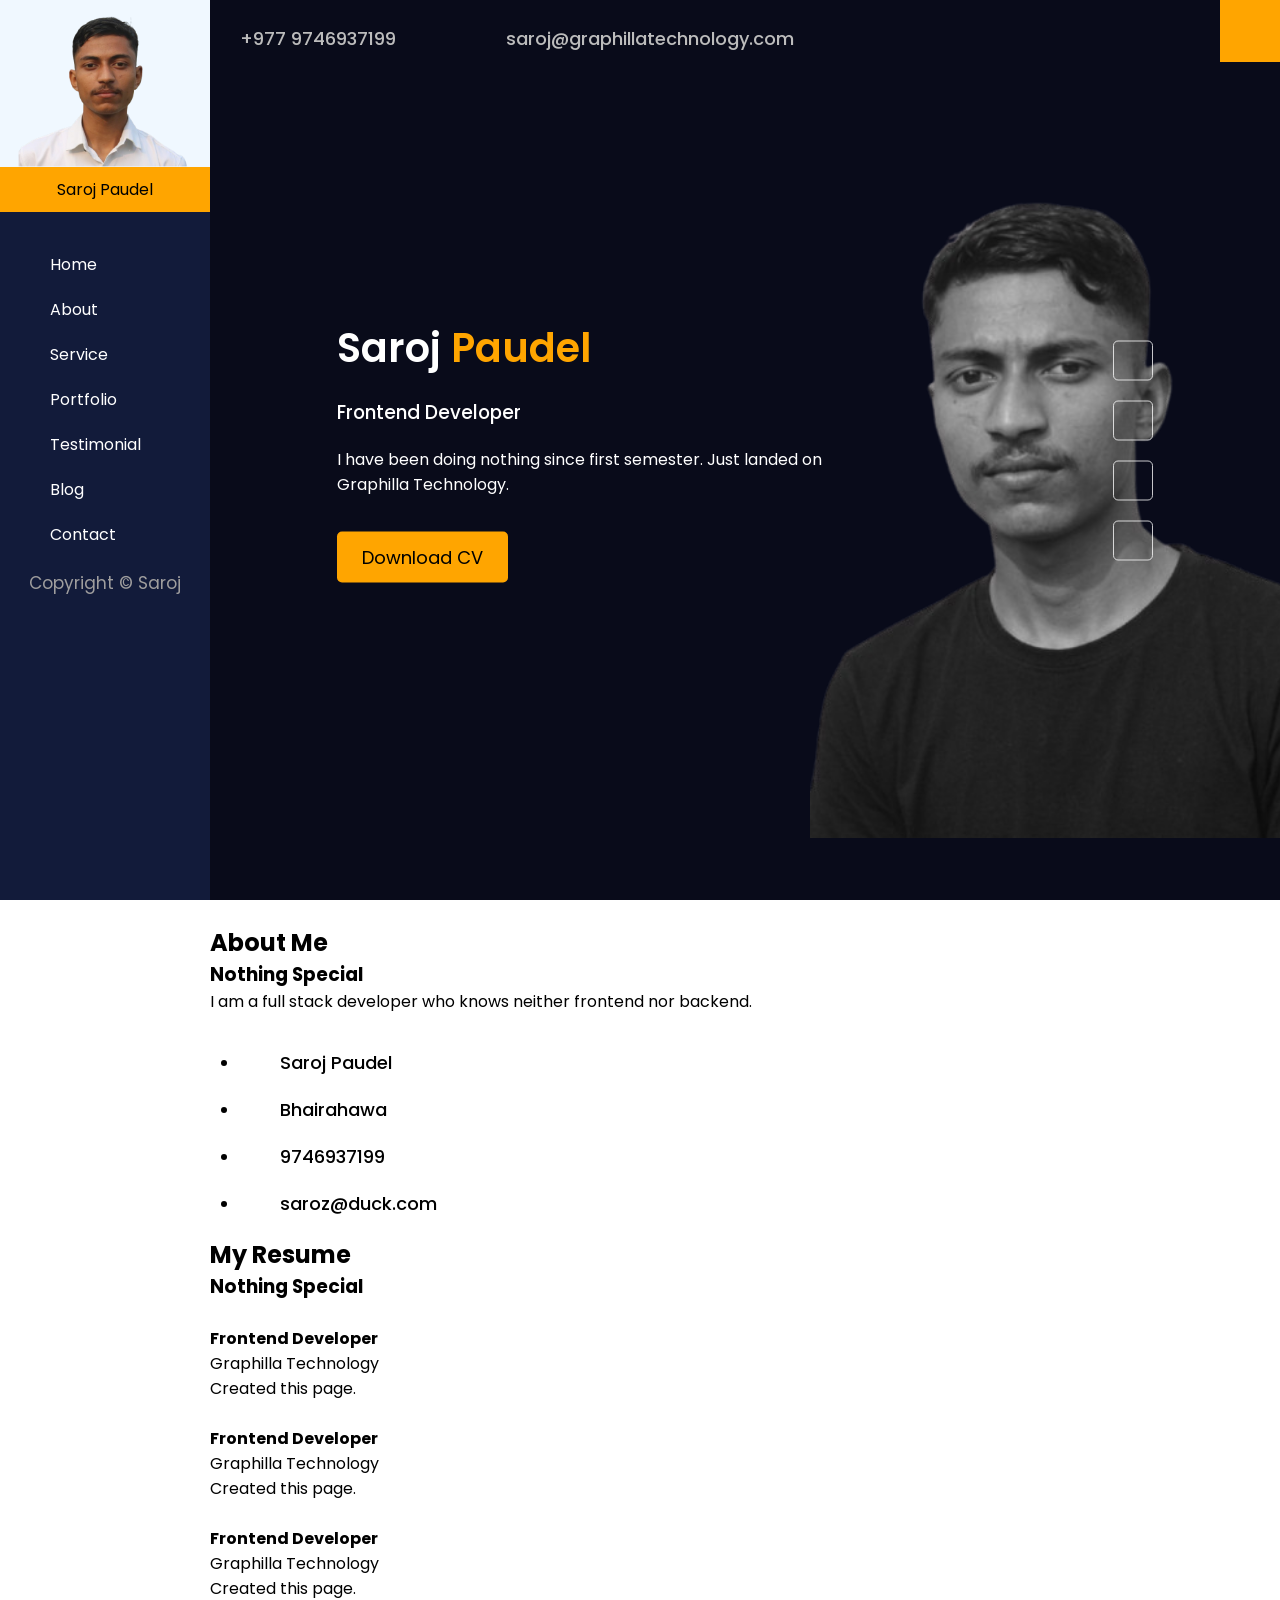
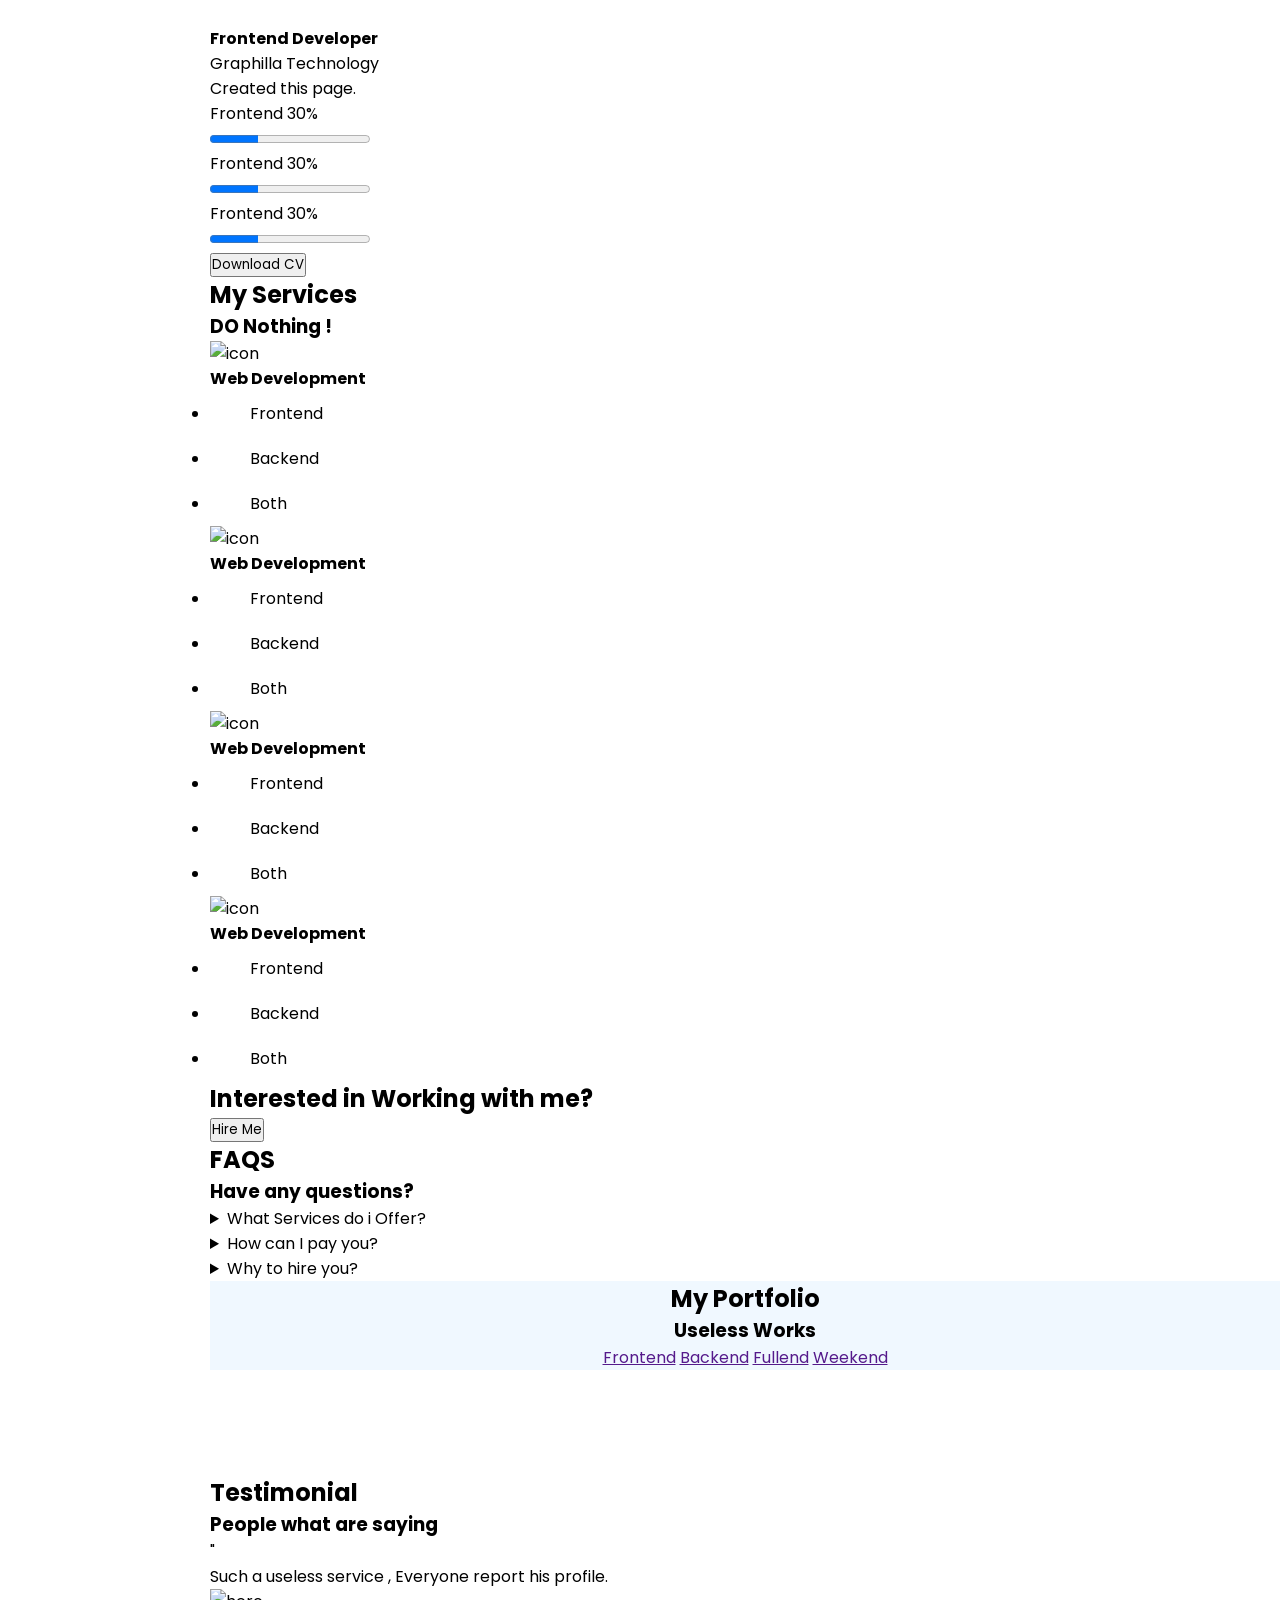
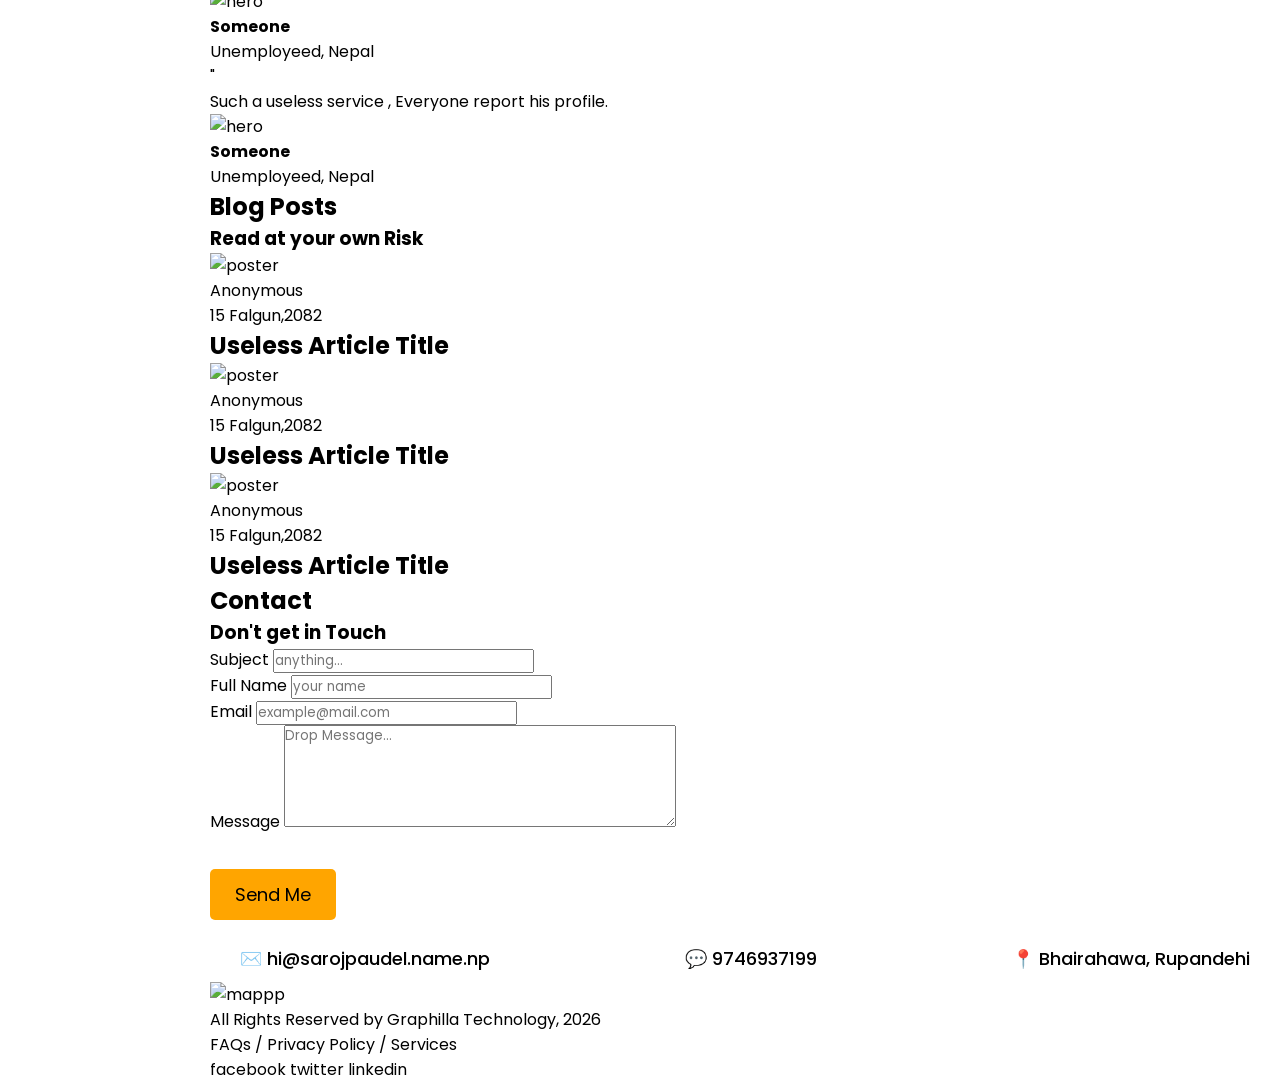
==== task001.html @ 275f8477 "hero section design" ====
<!DOCTYPE html>
<html lang="en">

<head>
    <meta charset="UTF-8">
    <meta name="viewport" content="width=device-width, initial-scale=1.0">
    <title>Saroj Paudel | Developer</title>
    <link rel="preconnect" href="https://fonts.googleapis.com">
    <link rel="preconnect" href="https://fonts.gstatic.com" crossorigin>
    <link
        href="https://fonts.googleapis.com/css2?family=Poppins:ital,wght@0,100;0,200;0,300;0,400;0,500;0,600;0,700;0,800;0,900;1,100;1,200;1,300;1,400;1,500;1,600;1,700;1,800;1,900&display=swap"
        rel="stylesheet">
    <link rel="stylesheet" href="https://cdnjs.cloudflare.com/ajax/libs/font-awesome/7.0.1/css/all.min.css"
        integrity="sha512-2SwdPD6INVrV/lHTZbO2nodKhrnDdJK9/kg2XD1r9uGqPo1cUbujc+IYdlYdEErWNu69gVcYgdxlmVmzTWnetw=="
        crossorigin="anonymous" referrerpolicy="no-referrer" />

    <style>
        * {
            margin: 0;
            padding: 0;
            box-sizing: border-box;
            font-family: "Poppins", sans-serif;
        }


/* sidebar style: start */
        .sidebar {
            position: fixed;
            height: 100vh;
            background-color: rgb(18, 27, 58);
            width: 210px;
        }

        .upper {
            background-color: aliceblue;
            margin-bottom: 30px;
            text-align: center;
        }

        .upper img {
            height: 160px;
            scale: 1.08;
        }

        .sidebar ul {
            list-style-type: none;
        }

        p.name {
            background-color: orange;
            padding: 10px 0;
        }

        .header-box>p {
            color: rgb(159, 158, 158);
            margin-top: 13px;
            font-size: 17px;
            text-align: center;
        }


        li {
            padding: 10px 40px;
        }

        li a {
            color: white;
            text-decoration: none;
        }
        
        li:hover a {
            color: rgb(253, 189, 71);
        }
        
        li a i {
            margin-right: 10px;
        }
/* sidebar style: end */



        section,footer {
            width: calc(100% - 210px);
            float: right;
        }

        /* hero section: start  */

        section#hero{
            background-color: rgb(9, 11, 26);
            color: rgb(188, 188, 188);
            background-image: url('sidelook.png');
            /* background-blend-mode: screen; */
            background-repeat: no-repeat;
            background-position: 600px 200px;
            background-size: 600px;
            height: 100vh;
            position: relative;
        }
       
        .upper-hero,address{
            display: flex;
            justify-content: space-between;
            /* align-items: center; */
            gap: 110px;
        }
        address{
            font-size: 18px;
            margin-top: 15px;
            padding: 10px 30px;
            font-style: normal;
            font-weight: 500;
        }

        .upper-hero button{
            background-color: orange;
            color: black;
            padding: 0 30px;
            border: none;
            font-size: 20px;
        }

        .mid
    {
        width: 80%;
        padding: 20px;
        color: white;
        display: flex;
        position: absolute;
    top: 50%;
    left: 50%;
    transform: translate(-50%, -50%);
    /* line-height: 50px; */
    align-items: center;
    justify-content: space-between;
        
    }
    .mid .left{
        width: 60%;
    }

    .left h1{
        font-size: 40px;
        font-weight: 600;
    }

    .left h3{
        font-weight: 500;
        margin: 20px 0;
    }
    .orange{
        color: orange;
    }

    .left button{
        background-color: orange;
        padding: 12px 25px;
        border-radius: 5px;
        font-size: 18px;
        border: none;
        margin-top: 35px;
        transition: .5s ease-in-out;
        cursor: pointer;

    }

    .left button:hover{
        padding: 12px 35px;
        color: white;
        box-shadow: 0 5px 15px 5px rgba(6, 6, 112, 0.231);
    }

    .right .buttons{
display: flex;
flex-direction: column;
gap: 20px;
    }

    .buttons button{
        padding: 10px;
        border: 1px solid rgba(255, 255, 255, 0.767);
        color: rgba(255, 255, 255, 0.765);
        border-radius: 5px;
        height: 40px;
        width: 40px;
        background-color: transparent;
        transition: .2s ease-in-out;
        cursor: pointer;
    }

    .buttons button:hover{
        border-radius: 50%;
        border: 1px solid rgba(255, 166, 0, 0.756);
        color: rgba(255, 166, 0, 0.763);
    }
    </style>

</head>

<body>


    <!-- sidebar start -->
    <div class="sidebar">
        <div class="header-box">
            <div class="upper">
                <img src="pp-transparent.png" alt="saroj-paudel-profile-picture">
                <p class="name">Saroj Paudel</p>
            </div>
            <nav>
                <ul>
                    <li><a href=""><i class="fa-solid fa-house"></i>Home</a></li>
                    <li><a href=""><i class="fa-solid fa-circle-info"></i>About</a></li>
                    <li><a href=""><i class="fa-solid fa-book"></i>Service</a></li>
                    <li><a href=""><i class="fa-solid fa-suitcase"></i>Portfolio</a></li>
                    <li><a href=""><i class="fa-solid fa-quote-left"></i>Testimonial</a></li>
                    <li><a href=""><i class="fa-solid fa-blog"></i>Blog</a></li>
                    <li><a href=""><i class="fa-solid fa-envelope"></i>Contact</a></li>

                </ul>
            </nav>
            <p>Copyright &copy; Saroj</p>
        </div>
    </div>
    <!-- sidebar end -->

    <!-- main start -->
    <main>

        <!-- hero section: begin -->
        <section id="hero">
            <div class="upper-hero">
                <div class="contact">
                    <address>
                        <p>+977 9746937199</p>
                        <p>saroj@graphillatechnology.com</p>
                    </address>
                </div>
                <button><i class="fa-solid fa-envelope"></i></button>
            </div>
            <div class="mid">
                <div class="left">
                    <header>
                        <h1>Saroj <span class="orange">Paudel</span></h1>
                        <h3>Frontend Developer</h3>
                    </header>
                    <p>I have been doing nothing since first semester. Just landed on Graphilla Technology.</p>
                    <button>Download CV</button>
                </div>
                <div class="right">
                    <div class="buttons">
                        <button><i class="fa-brands fa-facebook-f"></i></button>
                        <button><i class="fa-solid fa-retweet"></i></button>
                        <button><i class="fa-brands fa-behance"></i></button>
                        <button><i class="fa-brands fa-linkedin-in"></i></button>
                    </div>
                </div>
            </div>
        </section>
        <!-- hero section: end -->
        <hr>
        <!-- about section: begin -->
        <section id="about">
            <div class="container">
                <div class="about-up">
                    <div class="left">
                        <img src="https://placehold.co/400" alt="">
                    </div>
                    <div class="right">
                        <header>
                            <h1>About Me</h1>
                            <h3>Nothing Special</h3>
                        </header>
                        <p>I am a full stack developer who knows neither frontend nor backend.</p>
                        <address>
                            <ul>
                                <li>
                                    Saroj Paudel
                                </li>
                                <li>
                                    Bhairahawa
                                </li>
                                <li>
                                    9746937199
                                </li>
                                <li>
                                    saroz@duck.com
                                </li>
                            </ul>
                        </address>
                    </div>
                </div>
                <div class="counts"></div>
            </div>
        </section>
        <!-- about section: end -->
        <hr>
        <!-- resume section: begin -->
        <section id="resume">
            <div class="container">
                <header>
                    <h1>My Resume</h1>
                    <h3>Nothing Special</h3>
                </header>
                <div class="main-box">
                    <div class="box">
                        <img src="https://placehold.co/40" alt="">
                        <div class="texts">
                            <h4>Frontend Developer</h4>
                            <p>Graphilla Technology</p>
                            <p>Created this page.</p>
                        </div>
                    </div>


                    <div class="box">
                        <img src="https://placehold.co/40" alt="">
                        <div class="texts">
                            <h4>Frontend Developer</h4>
                            <p>Graphilla Technology</p>
                            <p>Created this page.</p>
                        </div>
                    </div>

                    <div class="box">
                        <img src="https://placehold.co/40" alt="">
                        <div class="texts">
                            <h4>Frontend Developer</h4>
                            <p>Graphilla Technology</p>
                            <p>Created this page.</p>
                        </div>
                    </div>

                    <div class="box">
                        <img src="https://placehold.co/40" alt="">
                        <div class="texts">
                            <h4>Frontend Developer</h4>
                            <p>Graphilla Technology</p>
                            <p>Created this page.</p>
                        </div>
                    </div>
                </div>
                <div class="progresses">
                    <div class="progress">
                        <p>Frontend <span>30%</span></p>
                        <progress value="30" max="100"></progress>
                    </div>
                    <div class="progress">
                        <p>Frontend <span>30%</span></p>
                        <progress value="30" max="100"></progress>
                    </div>
                    <div class="progress">
                        <p>Frontend <span>30%</span></p>
                        <progress value="30" max="100"></progress>
                    </div>
                </div>
                <button>Download CV</button>
            </div>
        </section>
        <!-- resume section: end -->
        <hr>
        <!-- services section: begin -->
        <section id="services">
            <div class="container">
                <header>
                    <h1>My Services</h1>
                    <h3>DO Nothing !</h3>
                </header>
                <div class="service-boxes">
                    <div class="box">
                        <img src="https://placehold.co/60" alt="icon">
                        <h4>Web Development</h4>
                        <ul>
                            <li>Frontend</li>
                            <li>Backend</li>
                            <li>Both</li>
                        </ul>
                    </div>

                    <div class="box">
                        <img src="https://placehold.co/60" alt="icon">
                        <h4>Web Development</h4>
                        <ul>
                            <li>Frontend</li>
                            <li>Backend</li>
                            <li>Both</li>
                        </ul>
                    </div>

                    <div class="box">
                        <img src="https://placehold.co/60" alt="icon">
                        <h4>Web Development</h4>
                        <ul>
                            <li>Frontend</li>
                            <li>Backend</li>
                            <li>Both</li>
                        </ul>
                    </div>

                    <div class="box">
                        <img src="https://placehold.co/60" alt="icon">
                        <h4>Web Development</h4>
                        <ul>
                            <li>Frontend</li>
                            <li>Backend</li>
                            <li>Both</li>
                        </ul>
                    </div>

                </div>
            </div>
        </section>
        <!-- services section: end -->
        <hr>
        <!-- cta section: begin -->
        <section id="cta">
            <div class="container">
                <h1>Interested in Working with me?</h1>
                <button>Hire Me</button>
            </div>
        </section>
        <!-- cta section: end -->
        <hr>
        <!-- faq section: begin -->
        <section id="faq">
            <div class="container">
                <header>
                    <h1>FAQS</h1>
                    <h3>Have any questions?</h3>
                </header>
                <details>
                    <summary>What Services do i Offer?</summary>
                    <p>Nothing</p>
                </details>
                <details>
                    <summary>How can I pay you?</summary>
                    <p>you can provide me cash.</p>
                </details>
                <details>
                    <summary>Why to hire you?</summary>
                    <p>You are not forced to hire me, Hire me if i am more better.</p>
                </details>
            </div>
        </section>
        <!-- faq section: end -->
        <hr>
        <!-- portfolio section: begin -->
        <section id="portfolio">
            <div class="container">
                <div class="upper">
                    <div class="textual">
                        <header>
                            <h1>My Portfolio</h1>
                            <h3>Useless Works</h3>
                        </header>
                    </div>
                    <menu>
                        <a href="">Frontend</a>
                        <a href="">Backend</a>
                        <a href="">Fullend</a>
                        <a href="">Weekend</a>

                    </menu>
                </div>
                <div class="grid-box">
                    <div class="box">
                        <img src="https://placehold.co/300x400" alt="">
                    </div>
                    <div class="box">
                        <img src="https://placehold.co/400x300" alt="">
                    </div>
                    <div class="box">
                        <img src="https://placehold.co/200" alt="">
                    </div>
                </div>
            </div>
        </section>
        <!-- portfolio section: end -->
        <hr>
        <!-- testimonial section: begin -->
        <section id="testimonial">
            <div class="container">
                <header>
                    <h1>Testimonial</h1>
                    <h3>People what are saying</h3>
                </header>
                <div class="reviews">
                    <div class="review">
                        <p>&quot;</p>
                        <p>Such a useless service , Everyone report his profile.</p>
                        <div class="profile">
                            <img src="https://placehold.co/30" alt="hero">
                            <div class="name">
                                <p><b>Someone</b></p>
                                <p>Unemployeed, Nepal</p>
                            </div>
                        </div>
                    </div>

                    <div class="review">
                        <p>&quot;</p>
                        <p>Such a useless service , Everyone report his profile.</p>
                        <div class="profile">
                            <img src="https://placehold.co/30" alt="hero">
                            <div class="name">
                                <p><b>Someone</b></p>
                                <p>Unemployeed, Nepal</p>
                            </div>
                        </div>
                    </div>

                </div>
            </div>
        </section>
        <!-- testimonial section: end -->
        <hr>
        <!-- blog section: begin -->
        <section id="blog">
            <div class="container">
                <header>
                    <h1>Blog Posts</h1>
                    <h3>Read at your own Risk</h3>
                </header>

                <div class="posts">
                    <div class="post">
                        <img src="https://placehold.co/250" alt="poster">
                        <div class="meta">
                            <div class="author">
                                <p>Anonymous</p>
                                <p>15 Falgun,2082</p>
                            </div>
                            <h2>Useless Article Title</h2>
                        </div>
                    </div>

                    <div class="post">
                        <img src="https://placehold.co/250" alt="poster">
                        <div class="meta">
                            <div class="author">
                                <p>Anonymous</p>
                                <p>15 Falgun,2082</p>
                            </div>
                            <h2>Useless Article Title</h2>
                        </div>
                    </div>

                    <div class="post">
                        <img src="https://placehold.co/250" alt="poster">
                        <div class="meta">
                            <div class="author">
                                <p>Anonymous</p>
                                <p>15 Falgun,2082</p>
                            </div>
                            <h2>Useless Article Title</h2>
                        </div>
                    </div>
                </div>
            </div>
        </section>
        <!-- blog section: end -->
        <hr>
        <!-- contact section: begin -->
        <section id="contact">
            <div class="container">
                <header>
                    <h1>Contact</h1>
                    <h3>Don't get in Touch</h3>
                </header>

                <div class="left">
                    <form action="">
                        <div class="inp-group">
                            <label for="subject">Subject</label>
                            <input type="text" placeholder="anything..." id="subject" required>
                        </div>

                        <div class="inp-group">
                            <label for="uname">Full Name</label>
                            <input type="text" placeholder="your name" id="uname" name="uname"
                                autocapitalize="characters">
                        </div>
                        <div class="inp-group">
                            <label for="mail">Email</label>
                            <input type="email" name="" id="mail" placeholder="example@mail.com" required>
                        </div>
                        <div class="inp-group">
                            <label for="message">Message</label>
                            <textarea name="msg" id="message" placeholder="Drop Message..." rows="5" cols="33"
                                required></textarea>
                        </div>
                        <div class="inp-group">
                            <button type="submit">Send Me</button>
                        </div>
                    </form>
                </div>
                <div class="right">
                    <address>
                        <p><span>✉️</span> hi@sarojpaudel.name.np</p>
                        <p><span>💬</span> 9746937199</p>
                        <p><span>📍</span> Bhairahawa, Rupandehi</p>

                    </address>
                    <div class="map">
                        <img src="https://placehold.co/350x180" alt="mappp">
                    </div>
                </div>
            </div>
        </section>
        <!-- contact section: end -->

    </main>
    <!-- main end -->
    <hr>
    <!-- footer start  -->
    <footer>
        <div class="footer-container">
            <div>
                <p>All Rights Reserved by Graphilla Technology, 2026</p>
            </div>
            <div>
                <p>FAQs / Privacy Policy / Services</p>
            </div>
            <div class="icons">
                <span>facebook</span>
                <span>twitter</span>
                <span>linkedin</span>
            </div>
        </div>
    </footer>
    <!-- footer end -->

</body>

</html>
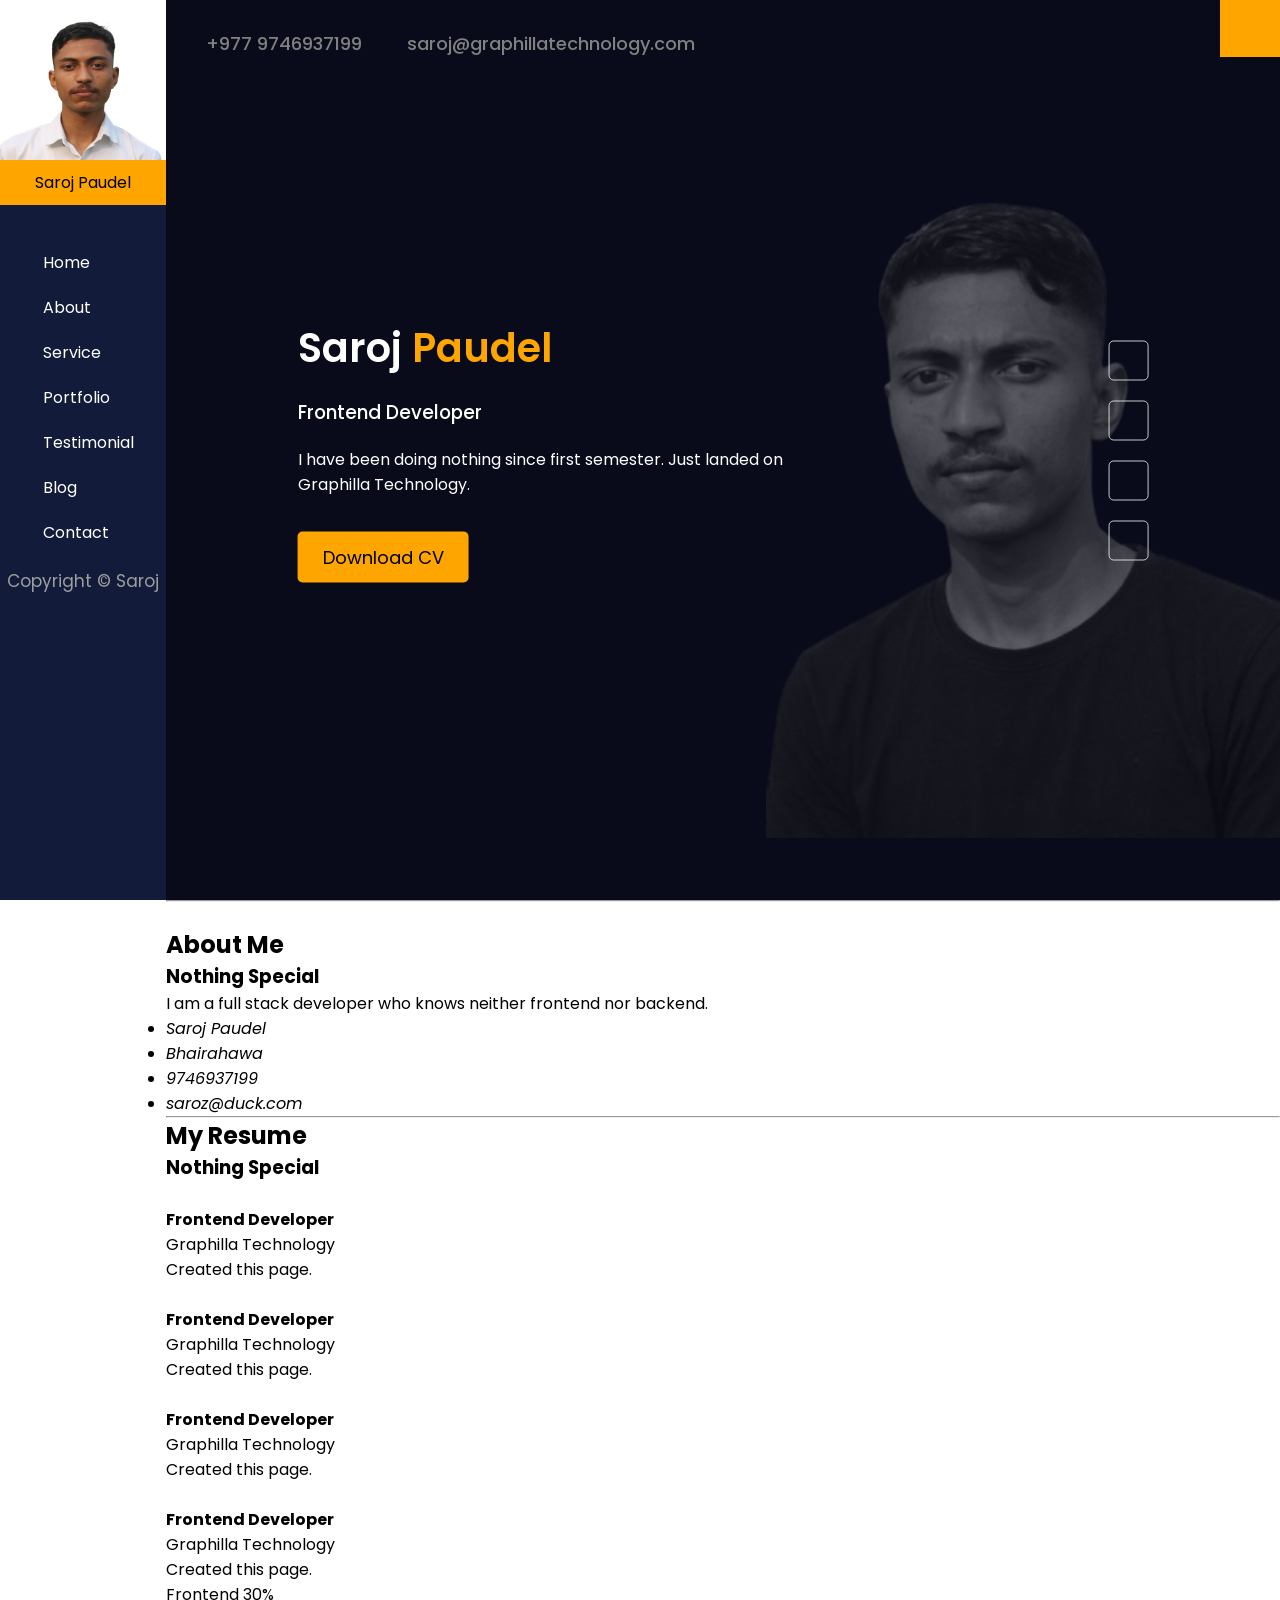
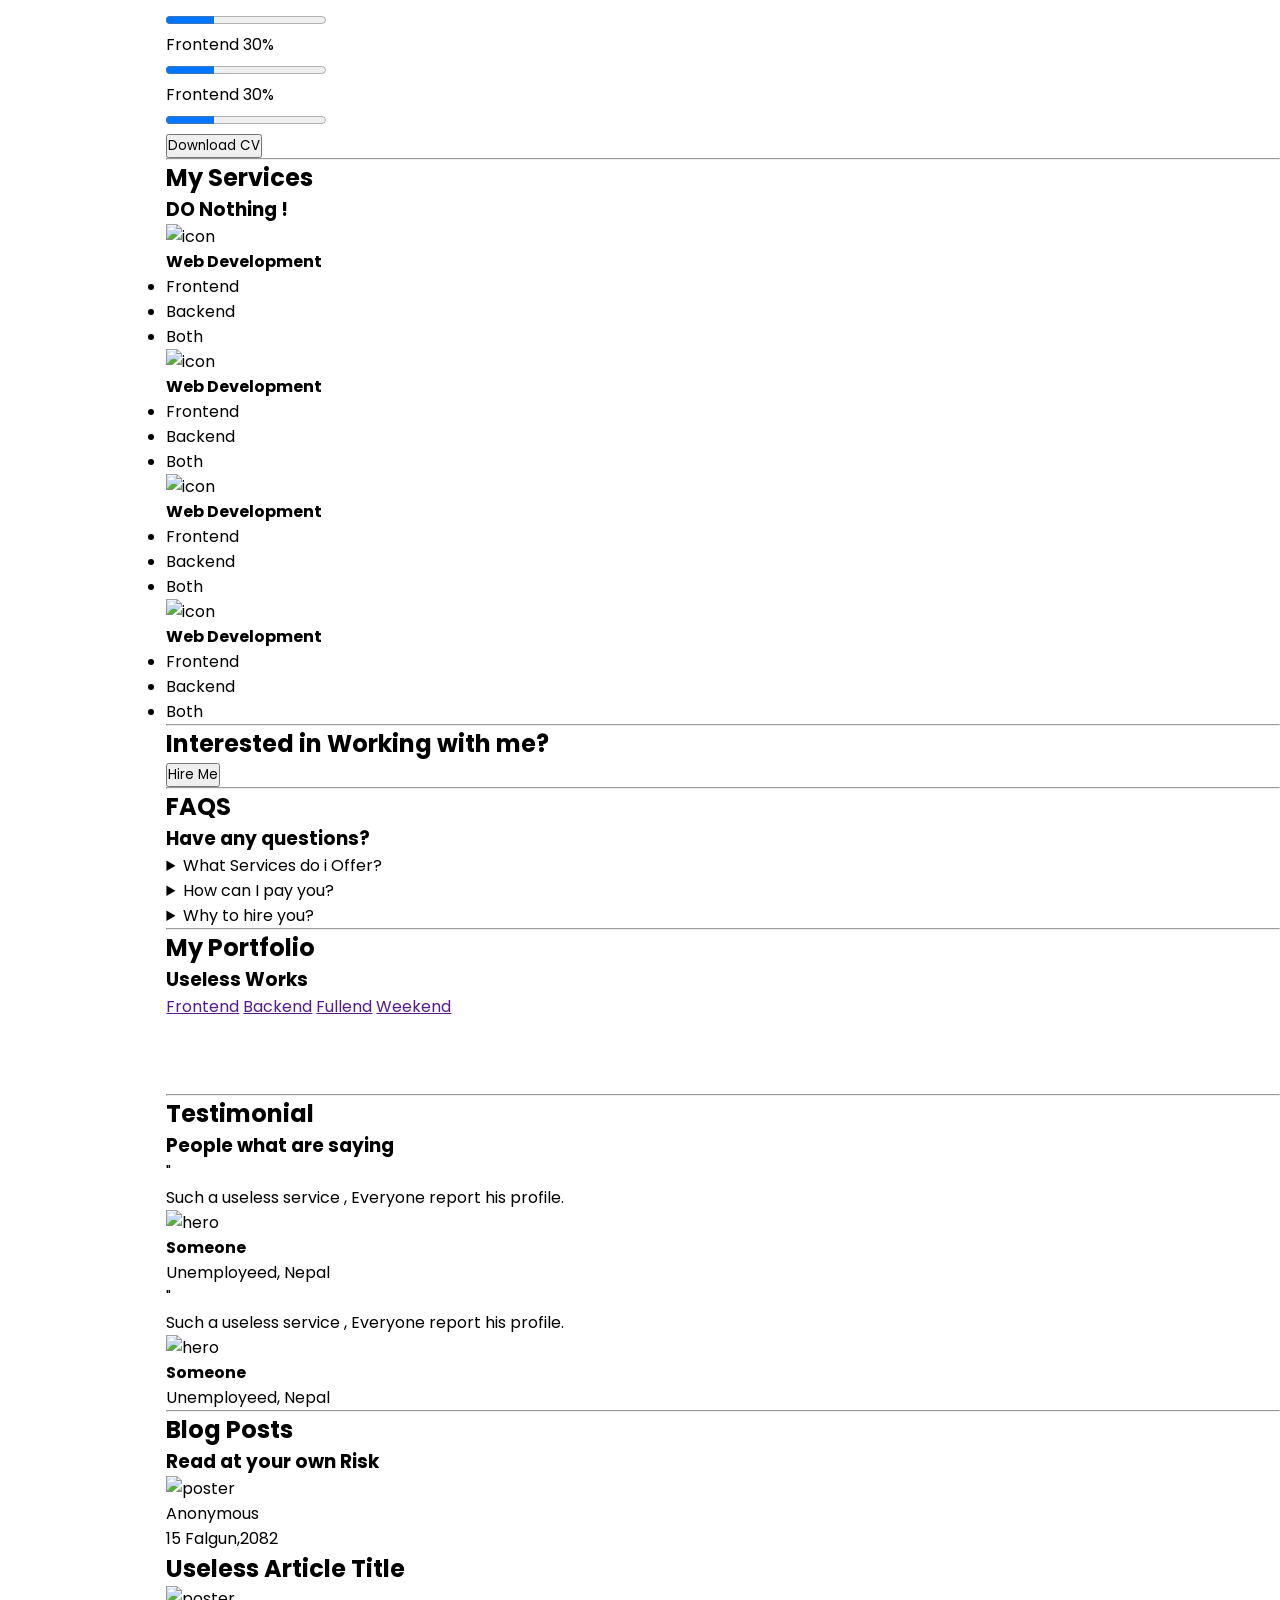
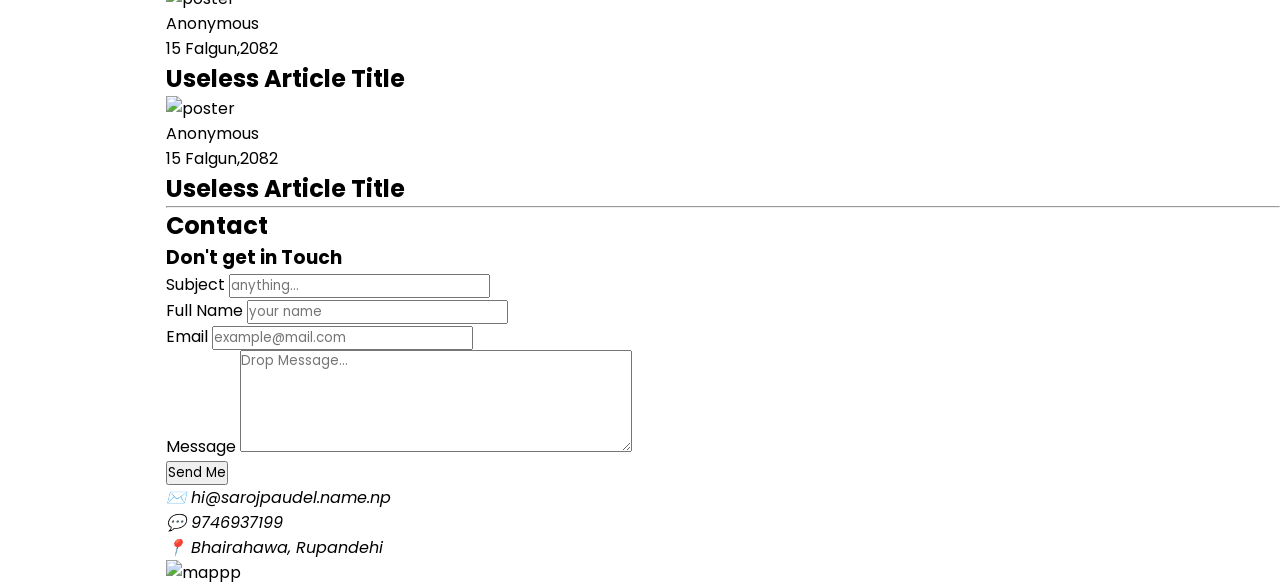
==== commit cda6e183: "fixes semantics and some css" ====
--- a/task001.html
+++ b/task001.html
@@ -22,177 +22,235 @@
             font-family: "Poppins", sans-serif;
         }
 
-
-/* sidebar style: start */
+        html {
+            scroll-behavior: smooth;
+        }
+
+        .all-contents {
+            position: relative;
+        }
+
+        main {
+            width: 87%;
+            right: 0;
+            position: absolute;
+        }
+
+        /* sidebar style: start */
         .sidebar {
+            left: 0;
+            width: 13%;
             position: fixed;
-            height: 100vh;
+            top: 0;
+            bottom: 0;
             background-color: rgb(18, 27, 58);
-            width: 210px;
-        }
-
-        .upper {
-            background-color: aliceblue;
-            margin-bottom: 30px;
-            text-align: center;
-        }
-
-        .upper img {
+        }
+
+
+
+        .sidebar-image {
             height: 160px;
-            scale: 1.08;
-        }
-
-        .sidebar ul {
+            background-color: white;
+            cursor: pointer;
+        }
+
+        .sidebar-image img {
+            width: 100%;
+            height: 100%;
+        }
+
+        .sidebar-menu {
+            margin-top: 35px;
+        }
+
+        .sidebar-menu ul {
             list-style-type: none;
         }
 
-        p.name {
+        .sidebar-name {
             background-color: orange;
             padding: 10px 0;
-        }
-
-        .header-box>p {
+            text-align: center;
+        }
+
+        .sidebar-menu {
+            display: flex;
+            justify-content: center;
+        }
+
+        .sidebar-menu-link {
+            padding: 10px 10px;
+        }
+
+        .sidebar-menu-link a {
+            color: white;
+            text-decoration: none;
+        }
+
+        .sidebar-menu-link a i {
+            margin-right: 10px;
+        }
+
+        .sidebar-menu-link:hover a {
+            color: rgb(253, 189, 71);
+        }
+
+
+        .sidebar-bottom {
             color: rgb(159, 158, 158);
             margin-top: 13px;
             font-size: 17px;
             text-align: center;
         }
 
-
-        li {
-            padding: 10px 40px;
-        }
-
-        li a {
-            color: white;
-            text-decoration: none;
-        }
-        
-        li:hover a {
-            color: rgb(253, 189, 71);
-        }
-        
-        li a i {
-            margin-right: 10px;
-        }
-/* sidebar style: end */
-
-
-
-        section,footer {
-            width: calc(100% - 210px);
-            float: right;
+        /* sidebar style: end */
+
+
+
+        #hero {
+            height: 100vh;
+            position: relative;
+            color: wheat;
         }
 
         /* hero section: start  */
 
-        section#hero{
-            background-color: rgb(9, 11, 26);
-            color: rgb(188, 188, 188);
+        .hero-image {
+            position: absolute;
             background-image: url('sidelook.png');
-            /* background-blend-mode: screen; */
             background-repeat: no-repeat;
             background-position: 600px 200px;
             background-size: 600px;
-            height: 100vh;
-            position: relative;
-        }
-       
-        .upper-hero,address{
+            width: 100%;
+            height: 100%;
+            z-index: -1;
+            opacity: .5;
+        }
+
+        .hero-overlay {
+            position: absolute;
+            background-color: rgb(9, 11, 26);
+            width: 100%;
+            height: 100%;
+            z-index: -2;
+        }
+
+        .hero-header{
             display: flex;
             justify-content: space-between;
-            /* align-items: center; */
-            gap: 110px;
-        }
-        address{
+        }
+
+        .hero-header-contact{
+            margin-top: 30px;
+            font-style: normal;
+            color: gray;
+            font-weight: 500;
             font-size: 18px;
-            margin-top: 15px;
-            padding: 10px 30px;
-            font-style: normal;
-            font-weight: 500;
-        }
-
-        .upper-hero button{
+        }
+                .hero-header-contact span{
+                    margin-left: 40px;
+                }
+        
+        .hero-header-button {
             background-color: orange;
             color: black;
             padding: 0 30px;
             border: none;
             font-size: 20px;
-        }
-
-        .mid
-    {
-        width: 80%;
-        padding: 20px;
-        color: white;
-        display: flex;
-        position: absolute;
-    top: 50%;
-    left: 50%;
-    transform: translate(-50%, -50%);
-    /* line-height: 50px; */
-    align-items: center;
-    justify-content: space-between;
-        
-    }
-    .mid .left{
-        width: 60%;
-    }
-
-    .left h1{
-        font-size: 40px;
-        font-weight: 600;
-    }
-
-    .left h3{
-        font-weight: 500;
-        margin: 20px 0;
-    }
-    .orange{
-        color: orange;
-    }
-
-    .left button{
-        background-color: orange;
-        padding: 12px 25px;
-        border-radius: 5px;
-        font-size: 18px;
-        border: none;
-        margin-top: 35px;
-        transition: .5s ease-in-out;
-        cursor: pointer;
-
-    }
-
-    .left button:hover{
-        padding: 12px 35px;
-        color: white;
-        box-shadow: 0 5px 15px 5px rgba(6, 6, 112, 0.231);
-    }
-
-    .right .buttons{
-display: flex;
-flex-direction: column;
-gap: 20px;
-    }
-
-    .buttons button{
-        padding: 10px;
-        border: 1px solid rgba(255, 255, 255, 0.767);
-        color: rgba(255, 255, 255, 0.765);
-        border-radius: 5px;
-        height: 40px;
-        width: 40px;
-        background-color: transparent;
-        transition: .2s ease-in-out;
-        cursor: pointer;
-    }
-
-    .buttons button:hover{
-        border-radius: 50%;
-        border: 1px solid rgba(255, 166, 0, 0.756);
-        color: rgba(255, 166, 0, 0.763);
-    }
+            cursor: pointer;
+        } 
+
+        .hero-container {
+            width: 80%;
+            padding: 20px;
+            color: white;
+            display: flex;
+            position: absolute;
+            top: 50%;
+            left: 50%;
+            transform: translate(-50%, -50%);
+            align-items: center;
+            justify-content: space-between;
+
+        }
+
+        .hero-intro {
+            width: 60%;
+        }
+
+        .hero-intro .name {
+            font-size: 40px;
+            font-weight: 600;
+        }
+
+        .hero-intro .position {
+            font-weight: 500;
+            margin: 20px 0;
+        }
+
+        
+        .hero-cta-button{
+            background-color: orange;
+            padding: 12px 25px;
+            border-radius: 5px;
+            font-size: 18px;
+            border: none;
+            margin-top: 35px;
+            transition: .5s ease-in-out;
+            cursor: pointer;
+            
+        }
+        
+        .hero-cta-button:hover {
+            padding: 12px 35px;
+            color: white;
+            box-shadow: 0 20px 15px 2px rgba(8, 8, 151, 0.231);
+        }
+        
+        .hero-social-buttons {
+            display: flex;
+            flex-direction: column;
+            gap: 20px;
+        }
+        
+        .hero-social-buttons button {
+            padding: 10px;
+            border: 1px solid rgba(255, 255, 255, 0.767);
+            color: rgba(255, 255, 255, 0.765);
+            border-radius: 5px;
+            height: 40px;
+            width: 40px;
+            background-color: transparent;
+            transition: .2s ease-in-out;
+            cursor: pointer;
+        }
+        
+        .hero-social-buttons button:hover {
+            border-radius: 50%;
+            border: 1px solid rgba(255, 166, 0, 0.756);
+            color: rgba(255, 166, 0, 0.763);
+        }
+        
+        
+        
+        .orange {
+            color: orange;
+        }
+        /* hero section: end  */
+
+
+
+        /* about section: start  */
+
+
+
+
+
+
+
+
+
+        /* about section: end  */
     </style>
 
 </head>
@@ -200,420 +258,423 @@
 <body>
 
 
-    <!-- sidebar start -->
-    <div class="sidebar">
-        <div class="header-box">
-            <div class="upper">
+    <div class="all-contents">
+
+        <!-- sidebar start -->
+        <div class="sidebar">
+            <div class="sidebar-image">
                 <img src="pp-transparent.png" alt="saroj-paudel-profile-picture">
-                <p class="name">Saroj Paudel</p>
             </div>
-            <nav>
+            <p class="sidebar-name">Saroj Paudel</p>
+            <menu class="sidebar-menu">
                 <ul>
-                    <li><a href=""><i class="fa-solid fa-house"></i>Home</a></li>
-                    <li><a href=""><i class="fa-solid fa-circle-info"></i>About</a></li>
-                    <li><a href=""><i class="fa-solid fa-book"></i>Service</a></li>
-                    <li><a href=""><i class="fa-solid fa-suitcase"></i>Portfolio</a></li>
-                    <li><a href=""><i class="fa-solid fa-quote-left"></i>Testimonial</a></li>
-                    <li><a href=""><i class="fa-solid fa-blog"></i>Blog</a></li>
-                    <li><a href=""><i class="fa-solid fa-envelope"></i>Contact</a></li>
-
+                    <li class="sidebar-menu-link"><a href="#hero"><i class="fa-solid fa-house"></i>Home</a></li>
+                    <li class="sidebar-menu-link"><a href="#about"><i class="fa-solid fa-circle-info"></i>About</a></li>
+                    <li class="sidebar-menu-link"><a href="#services"><i class="fa-solid fa-book"></i>Service</a></li>
+                    <li class="sidebar-menu-link"><a href="#portfolio"><i class="fa-solid fa-suitcase"></i>Portfolio</a>
+                    </li>
+                    <li class="sidebar-menu-link"><a href="#testimonial"><i
+                                class="fa-solid fa-quote-left"></i>Testimonial</a></li>
+                    <li class="sidebar-menu-link"><a href="#blog"><i class="fa-solid fa-blog"></i>Blog</a></li>
+                    <li class="sidebar-menu-link"><a href="#contact"><i class="fa-solid fa-envelope"></i>Contact</a>
+                    </li>
                 </ul>
-            </nav>
-            <p>Copyright &copy; Saroj</p>
+            </menu>
+            <p class="sidebar-bottom">Copyright &copy; Saroj</p>
         </div>
-    </div>
-    <!-- sidebar end -->
-
-    <!-- main start -->
-    <main>
-
-        <!-- hero section: begin -->
-        <section id="hero">
-            <div class="upper-hero">
-                <div class="contact">
-                    <address>
-                        <p>+977 9746937199</p>
-                        <p>saroj@graphillatechnology.com</p>
+        <!-- sidebar end -->
+
+
+        <!-- main start -->
+        <main>
+
+            <!-- hero section: begin -->
+            <section id="hero">
+                <div class="hero-image"></div>
+                <div class="hero-overlay"></div>
+                <div class="hero-header">
+                    <address class="hero-header-contact">
+                        <span>+977 9746937199</span>
+                        <span>saroj@graphillatechnology.com</span>
                     </address>
-                </div>
-                <button><i class="fa-solid fa-envelope"></i></button>
-            </div>
-            <div class="mid">
-                <div class="left">
-                    <header>
-                        <h1>Saroj <span class="orange">Paudel</span></h1>
-                        <h3>Frontend Developer</h3>
-                    </header>
-                    <p>I have been doing nothing since first semester. Just landed on Graphilla Technology.</p>
-                    <button>Download CV</button>
-                </div>
-                <div class="right">
-                    <div class="buttons">
+                    <button class="hero-header-button"><i class="fa-solid fa-envelope"></i></button>
+                </div>
+                <div class="hero-container">
+                    <div class="hero-intro">
+                        <header>
+                            <h1 class="name">Saroj <span class="orange">Paudel</span></h1>
+                            <h3 class="position">Frontend Developer</h3>
+                        </header>
+                        <p class="hero-intro-desc">I have been doing nothing since first semester. Just landed on
+                            Graphilla Technology.</p>
+                        <button class="hero-cta-button">Download CV</button>
+                    </div>
+                    <div class="hero-social-buttons">
                         <button><i class="fa-brands fa-facebook-f"></i></button>
                         <button><i class="fa-solid fa-retweet"></i></button>
                         <button><i class="fa-brands fa-behance"></i></button>
                         <button><i class="fa-brands fa-linkedin-in"></i></button>
-                    </div>
-                </div>
-            </div>
-        </section>
-        <!-- hero section: end -->
-        <hr>
-        <!-- about section: begin -->
-        <section id="about">
-            <div class="container">
-                <div class="about-up">
+
+                    </div>
+                </div>
+            </section>
+            <!-- hero section: end -->
+            <hr>
+            <!-- about section: begin -->
+            <section id="about">
+                <div class="container">
+                    <div class="about-up">
+                        <div class="left">
+                            <img src="https://placehold.co/400" alt="">
+                        </div>
+                        <div class="right">
+                            <header>
+                                <h1>About Me</h1>
+                                <h3>Nothing Special</h3>
+                            </header>
+                            <p>I am a full stack developer who knows neither frontend nor backend.</p>
+                            <address>
+                                <ul>
+                                    <li>
+                                        Saroj Paudel
+                                    </li>
+                                    <li>
+                                        Bhairahawa
+                                    </li>
+                                    <li>
+                                        9746937199
+                                    </li>
+                                    <li>
+                                        saroz@duck.com
+                                    </li>
+                                </ul>
+                            </address>
+                        </div>
+                    </div>
+                    <div class="counts"></div>
+                </div>
+            </section>
+            <!-- about section: end -->
+            <hr>
+            <!-- resume section: begin -->
+            <section id="resume">
+                <div class="container">
+                    <header>
+                        <h1>My Resume</h1>
+                        <h3>Nothing Special</h3>
+                    </header>
+                    <div class="main-box">
+                        <div class="box">
+                            <img src="https://placehold.co/40" alt="">
+                            <div class="texts">
+                                <h4>Frontend Developer</h4>
+                                <p>Graphilla Technology</p>
+                                <p>Created this page.</p>
+                            </div>
+                        </div>
+
+
+                        <div class="box">
+                            <img src="https://placehold.co/40" alt="">
+                            <div class="texts">
+                                <h4>Frontend Developer</h4>
+                                <p>Graphilla Technology</p>
+                                <p>Created this page.</p>
+                            </div>
+                        </div>
+
+                        <div class="box">
+                            <img src="https://placehold.co/40" alt="">
+                            <div class="texts">
+                                <h4>Frontend Developer</h4>
+                                <p>Graphilla Technology</p>
+                                <p>Created this page.</p>
+                            </div>
+                        </div>
+
+                        <div class="box">
+                            <img src="https://placehold.co/40" alt="">
+                            <div class="texts">
+                                <h4>Frontend Developer</h4>
+                                <p>Graphilla Technology</p>
+                                <p>Created this page.</p>
+                            </div>
+                        </div>
+                    </div>
+                    <div class="progresses">
+                        <div class="progress">
+                            <p>Frontend <span>30%</span></p>
+                            <progress value="30" max="100"></progress>
+                        </div>
+                        <div class="progress">
+                            <p>Frontend <span>30%</span></p>
+                            <progress value="30" max="100"></progress>
+                        </div>
+                        <div class="progress">
+                            <p>Frontend <span>30%</span></p>
+                            <progress value="30" max="100"></progress>
+                        </div>
+                    </div>
+                    <button>Download CV</button>
+                </div>
+            </section>
+            <!-- resume section: end -->
+            <hr>
+            <!-- services section: begin -->
+            <section id="services">
+                <div class="container">
+                    <header>
+                        <h1>My Services</h1>
+                        <h3>DO Nothing !</h3>
+                    </header>
+                    <div class="service-boxes">
+                        <div class="box">
+                            <img src="https://placehold.co/60" alt="icon">
+                            <h4>Web Development</h4>
+                            <ul>
+                                <li>Frontend</li>
+                                <li>Backend</li>
+                                <li>Both</li>
+                            </ul>
+                        </div>
+
+                        <div class="box">
+                            <img src="https://placehold.co/60" alt="icon">
+                            <h4>Web Development</h4>
+                            <ul>
+                                <li>Frontend</li>
+                                <li>Backend</li>
+                                <li>Both</li>
+                            </ul>
+                        </div>
+
+                        <div class="box">
+                            <img src="https://placehold.co/60" alt="icon">
+                            <h4>Web Development</h4>
+                            <ul>
+                                <li>Frontend</li>
+                                <li>Backend</li>
+                                <li>Both</li>
+                            </ul>
+                        </div>
+
+                        <div class="box">
+                            <img src="https://placehold.co/60" alt="icon">
+                            <h4>Web Development</h4>
+                            <ul>
+                                <li>Frontend</li>
+                                <li>Backend</li>
+                                <li>Both</li>
+                            </ul>
+                        </div>
+
+                    </div>
+                </div>
+            </section>
+            <!-- services section: end -->
+            <hr>
+            <!-- cta section: begin -->
+            <section id="cta">
+                <div class="container">
+                    <h1>Interested in Working with me?</h1>
+                    <button>Hire Me</button>
+                </div>
+            </section>
+            <!-- cta section: end -->
+            <hr>
+            <!-- faq section: begin -->
+            <section id="faq">
+                <div class="container">
+                    <header>
+                        <h1>FAQS</h1>
+                        <h3>Have any questions?</h3>
+                    </header>
+                    <details>
+                        <summary>What Services do i Offer?</summary>
+                        <p>Nothing</p>
+                    </details>
+                    <details>
+                        <summary>How can I pay you?</summary>
+                        <p>you can provide me cash.</p>
+                    </details>
+                    <details>
+                        <summary>Why to hire you?</summary>
+                        <p>You are not forced to hire me, Hire me if i am more better.</p>
+                    </details>
+                </div>
+            </section>
+            <!-- faq section: end -->
+            <hr>
+            <!-- portfolio section: begin -->
+            <section id="portfolio">
+                <div class="container">
+                    <div class="upper">
+                        <div class="textual">
+                            <header>
+                                <h1>My Portfolio</h1>
+                                <h3>Useless Works</h3>
+                            </header>
+                        </div>
+                        <menu>
+                            <a href="">Frontend</a>
+                            <a href="">Backend</a>
+                            <a href="">Fullend</a>
+                            <a href="">Weekend</a>
+
+                        </menu>
+                    </div>
+                    <div class="grid-box">
+                        <div class="box">
+                            <img src="https://placehold.co/300x400" alt="">
+                        </div>
+                        <div class="box">
+                            <img src="https://placehold.co/400x300" alt="">
+                        </div>
+                        <div class="box">
+                            <img src="https://placehold.co/200" alt="">
+                        </div>
+                    </div>
+                </div>
+            </section>
+            <!-- portfolio section: end -->
+            <hr>
+            <!-- testimonial section: begin -->
+            <section id="testimonial">
+                <div class="container">
+                    <header>
+                        <h1>Testimonial</h1>
+                        <h3>People what are saying</h3>
+                    </header>
+                    <div class="reviews">
+                        <div class="review">
+                            <p>&quot;</p>
+                            <p>Such a useless service , Everyone report his profile.</p>
+                            <div class="profile">
+                                <img src="https://placehold.co/30" alt="hero">
+                                <div class="name">
+                                    <p><b>Someone</b></p>
+                                    <p>Unemployeed, Nepal</p>
+                                </div>
+                            </div>
+                        </div>
+
+                        <div class="review">
+                            <p>&quot;</p>
+                            <p>Such a useless service , Everyone report his profile.</p>
+                            <div class="profile">
+                                <img src="https://placehold.co/30" alt="hero">
+                                <div class="name">
+                                    <p><b>Someone</b></p>
+                                    <p>Unemployeed, Nepal</p>
+                                </div>
+                            </div>
+                        </div>
+
+                    </div>
+                </div>
+            </section>
+            <!-- testimonial section: end -->
+            <hr>
+            <!-- blog section: begin -->
+            <section id="blog">
+                <div class="container">
+                    <header>
+                        <h1>Blog Posts</h1>
+                        <h3>Read at your own Risk</h3>
+                    </header>
+
+                    <div class="posts">
+                        <div class="post">
+                            <img src="https://placehold.co/250" alt="poster">
+                            <div class="meta">
+                                <div class="author">
+                                    <p>Anonymous</p>
+                                    <p>15 Falgun,2082</p>
+                                </div>
+                                <h2>Useless Article Title</h2>
+                            </div>
+                        </div>
+
+                        <div class="post">
+                            <img src="https://placehold.co/250" alt="poster">
+                            <div class="meta">
+                                <div class="author">
+                                    <p>Anonymous</p>
+                                    <p>15 Falgun,2082</p>
+                                </div>
+                                <h2>Useless Article Title</h2>
+                            </div>
+                        </div>
+
+                        <div class="post">
+                            <img src="https://placehold.co/250" alt="poster">
+                            <div class="meta">
+                                <div class="author">
+                                    <p>Anonymous</p>
+                                    <p>15 Falgun,2082</p>
+                                </div>
+                                <h2>Useless Article Title</h2>
+                            </div>
+                        </div>
+                    </div>
+                </div>
+            </section>
+            <!-- blog section: end -->
+            <hr>
+            <!-- contact section: begin -->
+            <section id="contact">
+                <div class="container">
+                    <header>
+                        <h1>Contact</h1>
+                        <h3>Don't get in Touch</h3>
+                    </header>
+
                     <div class="left">
-                        <img src="https://placehold.co/400" alt="">
+                        <form action="">
+                            <div class="inp-group">
+                                <label for="subject">Subject</label>
+                                <input type="text" placeholder="anything..." id="subject" required>
+                            </div>
+
+                            <div class="inp-group">
+                                <label for="uname">Full Name</label>
+                                <input type="text" placeholder="your name" id="uname" name="uname"
+                                    autocapitalize="characters">
+                            </div>
+                            <div class="inp-group">
+                                <label for="mail">Email</label>
+                                <input type="email" name="" id="mail" placeholder="example@mail.com" required>
+                            </div>
+                            <div class="inp-group">
+                                <label for="message">Message</label>
+                                <textarea name="msg" id="message" placeholder="Drop Message..." rows="5" cols="33"
+                                    required></textarea>
+                            </div>
+                            <div class="inp-group">
+                                <button type="submit">Send Me</button>
+                            </div>
+                        </form>
                     </div>
                     <div class="right">
-                        <header>
-                            <h1>About Me</h1>
-                            <h3>Nothing Special</h3>
-                        </header>
-                        <p>I am a full stack developer who knows neither frontend nor backend.</p>
                         <address>
-                            <ul>
-                                <li>
-                                    Saroj Paudel
-                                </li>
-                                <li>
-                                    Bhairahawa
-                                </li>
-                                <li>
-                                    9746937199
-                                </li>
-                                <li>
-                                    saroz@duck.com
-                                </li>
-                            </ul>
+                            <p><span>✉️</span> hi@sarojpaudel.name.np</p>
+                            <p><span>💬</span> 9746937199</p>
+                            <p><span>📍</span> Bhairahawa, Rupandehi</p>
+
                         </address>
-                    </div>
-                </div>
-                <div class="counts"></div>
-            </div>
-        </section>
-        <!-- about section: end -->
-        <hr>
-        <!-- resume section: begin -->
-        <section id="resume">
-            <div class="container">
-                <header>
-                    <h1>My Resume</h1>
-                    <h3>Nothing Special</h3>
-                </header>
-                <div class="main-box">
-                    <div class="box">
-                        <img src="https://placehold.co/40" alt="">
-                        <div class="texts">
-                            <h4>Frontend Developer</h4>
-                            <p>Graphilla Technology</p>
-                            <p>Created this page.</p>
-                        </div>
-                    </div>
-
-
-                    <div class="box">
-                        <img src="https://placehold.co/40" alt="">
-                        <div class="texts">
-                            <h4>Frontend Developer</h4>
-                            <p>Graphilla Technology</p>
-                            <p>Created this page.</p>
-                        </div>
-                    </div>
-
-                    <div class="box">
-                        <img src="https://placehold.co/40" alt="">
-                        <div class="texts">
-                            <h4>Frontend Developer</h4>
-                            <p>Graphilla Technology</p>
-                            <p>Created this page.</p>
-                        </div>
-                    </div>
-
-                    <div class="box">
-                        <img src="https://placehold.co/40" alt="">
-                        <div class="texts">
-                            <h4>Frontend Developer</h4>
-                            <p>Graphilla Technology</p>
-                            <p>Created this page.</p>
-                        </div>
-                    </div>
-                </div>
-                <div class="progresses">
-                    <div class="progress">
-                        <p>Frontend <span>30%</span></p>
-                        <progress value="30" max="100"></progress>
-                    </div>
-                    <div class="progress">
-                        <p>Frontend <span>30%</span></p>
-                        <progress value="30" max="100"></progress>
-                    </div>
-                    <div class="progress">
-                        <p>Frontend <span>30%</span></p>
-                        <progress value="30" max="100"></progress>
-                    </div>
-                </div>
-                <button>Download CV</button>
-            </div>
-        </section>
-        <!-- resume section: end -->
-        <hr>
-        <!-- services section: begin -->
-        <section id="services">
-            <div class="container">
-                <header>
-                    <h1>My Services</h1>
-                    <h3>DO Nothing !</h3>
-                </header>
-                <div class="service-boxes">
-                    <div class="box">
-                        <img src="https://placehold.co/60" alt="icon">
-                        <h4>Web Development</h4>
-                        <ul>
-                            <li>Frontend</li>
-                            <li>Backend</li>
-                            <li>Both</li>
-                        </ul>
-                    </div>
-
-                    <div class="box">
-                        <img src="https://placehold.co/60" alt="icon">
-                        <h4>Web Development</h4>
-                        <ul>
-                            <li>Frontend</li>
-                            <li>Backend</li>
-                            <li>Both</li>
-                        </ul>
-                    </div>
-
-                    <div class="box">
-                        <img src="https://placehold.co/60" alt="icon">
-                        <h4>Web Development</h4>
-                        <ul>
-                            <li>Frontend</li>
-                            <li>Backend</li>
-                            <li>Both</li>
-                        </ul>
-                    </div>
-
-                    <div class="box">
-                        <img src="https://placehold.co/60" alt="icon">
-                        <h4>Web Development</h4>
-                        <ul>
-                            <li>Frontend</li>
-                            <li>Backend</li>
-                            <li>Both</li>
-                        </ul>
-                    </div>
-
-                </div>
-            </div>
-        </section>
-        <!-- services section: end -->
-        <hr>
-        <!-- cta section: begin -->
-        <section id="cta">
-            <div class="container">
-                <h1>Interested in Working with me?</h1>
-                <button>Hire Me</button>
-            </div>
-        </section>
-        <!-- cta section: end -->
-        <hr>
-        <!-- faq section: begin -->
-        <section id="faq">
-            <div class="container">
-                <header>
-                    <h1>FAQS</h1>
-                    <h3>Have any questions?</h3>
-                </header>
-                <details>
-                    <summary>What Services do i Offer?</summary>
-                    <p>Nothing</p>
-                </details>
-                <details>
-                    <summary>How can I pay you?</summary>
-                    <p>you can provide me cash.</p>
-                </details>
-                <details>
-                    <summary>Why to hire you?</summary>
-                    <p>You are not forced to hire me, Hire me if i am more better.</p>
-                </details>
-            </div>
-        </section>
-        <!-- faq section: end -->
-        <hr>
-        <!-- portfolio section: begin -->
-        <section id="portfolio">
-            <div class="container">
-                <div class="upper">
-                    <div class="textual">
-                        <header>
-                            <h1>My Portfolio</h1>
-                            <h3>Useless Works</h3>
-                        </header>
-                    </div>
-                    <menu>
-                        <a href="">Frontend</a>
-                        <a href="">Backend</a>
-                        <a href="">Fullend</a>
-                        <a href="">Weekend</a>
-
-                    </menu>
-                </div>
-                <div class="grid-box">
-                    <div class="box">
-                        <img src="https://placehold.co/300x400" alt="">
-                    </div>
-                    <div class="box">
-                        <img src="https://placehold.co/400x300" alt="">
-                    </div>
-                    <div class="box">
-                        <img src="https://placehold.co/200" alt="">
-                    </div>
-                </div>
-            </div>
-        </section>
-        <!-- portfolio section: end -->
-        <hr>
-        <!-- testimonial section: begin -->
-        <section id="testimonial">
-            <div class="container">
-                <header>
-                    <h1>Testimonial</h1>
-                    <h3>People what are saying</h3>
-                </header>
-                <div class="reviews">
-                    <div class="review">
-                        <p>&quot;</p>
-                        <p>Such a useless service , Everyone report his profile.</p>
-                        <div class="profile">
-                            <img src="https://placehold.co/30" alt="hero">
-                            <div class="name">
-                                <p><b>Someone</b></p>
-                                <p>Unemployeed, Nepal</p>
-                            </div>
-                        </div>
-                    </div>
-
-                    <div class="review">
-                        <p>&quot;</p>
-                        <p>Such a useless service , Everyone report his profile.</p>
-                        <div class="profile">
-                            <img src="https://placehold.co/30" alt="hero">
-                            <div class="name">
-                                <p><b>Someone</b></p>
-                                <p>Unemployeed, Nepal</p>
-                            </div>
-                        </div>
-                    </div>
-
-                </div>
-            </div>
-        </section>
-        <!-- testimonial section: end -->
-        <hr>
-        <!-- blog section: begin -->
-        <section id="blog">
-            <div class="container">
-                <header>
-                    <h1>Blog Posts</h1>
-                    <h3>Read at your own Risk</h3>
-                </header>
-
-                <div class="posts">
-                    <div class="post">
-                        <img src="https://placehold.co/250" alt="poster">
-                        <div class="meta">
-                            <div class="author">
-                                <p>Anonymous</p>
-                                <p>15 Falgun,2082</p>
-                            </div>
-                            <h2>Useless Article Title</h2>
-                        </div>
-                    </div>
-
-                    <div class="post">
-                        <img src="https://placehold.co/250" alt="poster">
-                        <div class="meta">
-                            <div class="author">
-                                <p>Anonymous</p>
-                                <p>15 Falgun,2082</p>
-                            </div>
-                            <h2>Useless Article Title</h2>
-                        </div>
-                    </div>
-
-                    <div class="post">
-                        <img src="https://placehold.co/250" alt="poster">
-                        <div class="meta">
-                            <div class="author">
-                                <p>Anonymous</p>
-                                <p>15 Falgun,2082</p>
-                            </div>
-                            <h2>Useless Article Title</h2>
-                        </div>
-                    </div>
-                </div>
-            </div>
-        </section>
-        <!-- blog section: end -->
-        <hr>
-        <!-- contact section: begin -->
-        <section id="contact">
-            <div class="container">
-                <header>
-                    <h1>Contact</h1>
-                    <h3>Don't get in Touch</h3>
-                </header>
-
-                <div class="left">
-                    <form action="">
-                        <div class="inp-group">
-                            <label for="subject">Subject</label>
-                            <input type="text" placeholder="anything..." id="subject" required>
-                        </div>
-
-                        <div class="inp-group">
-                            <label for="uname">Full Name</label>
-                            <input type="text" placeholder="your name" id="uname" name="uname"
-                                autocapitalize="characters">
-                        </div>
-                        <div class="inp-group">
-                            <label for="mail">Email</label>
-                            <input type="email" name="" id="mail" placeholder="example@mail.com" required>
-                        </div>
-                        <div class="inp-group">
-                            <label for="message">Message</label>
-                            <textarea name="msg" id="message" placeholder="Drop Message..." rows="5" cols="33"
-                                required></textarea>
-                        </div>
-                        <div class="inp-group">
-                            <button type="submit">Send Me</button>
-                        </div>
-                    </form>
-                </div>
-                <div class="right">
-                    <address>
-                        <p><span>✉️</span> hi@sarojpaudel.name.np</p>
-                        <p><span>💬</span> 9746937199</p>
-                        <p><span>📍</span> Bhairahawa, Rupandehi</p>
-
-                    </address>
-                    <div class="map">
-                        <img src="https://placehold.co/350x180" alt="mappp">
-                    </div>
-                </div>
-            </div>
-        </section>
-        <!-- contact section: end -->
-
-    </main>
-    <!-- main end -->
-    <hr>
-    <!-- footer start  -->
-    <footer>
+                        <div class="map">
+                            <img src="https://placehold.co/350x180" alt="mappp">
+                        </div>
+                    </div>
+                </div>
+            </section>
+            <!-- contact section: end -->
+
+        </main>
+        <!-- main end -->
+        <!-- <hr> -->
+        <!-- footer start  -->
+        <!-- <footer>
         <div class="footer-container">
             <div>
                 <p>All Rights Reserved by Graphilla Technology, 2026</p>
@@ -627,9 +688,9 @@
                 <span>linkedin</span>
             </div>
         </div>
-    </footer>
-    <!-- footer end -->
-
+    </footer> -->
+        <!-- footer end -->
+    </div>
 </body>
 
 </html>
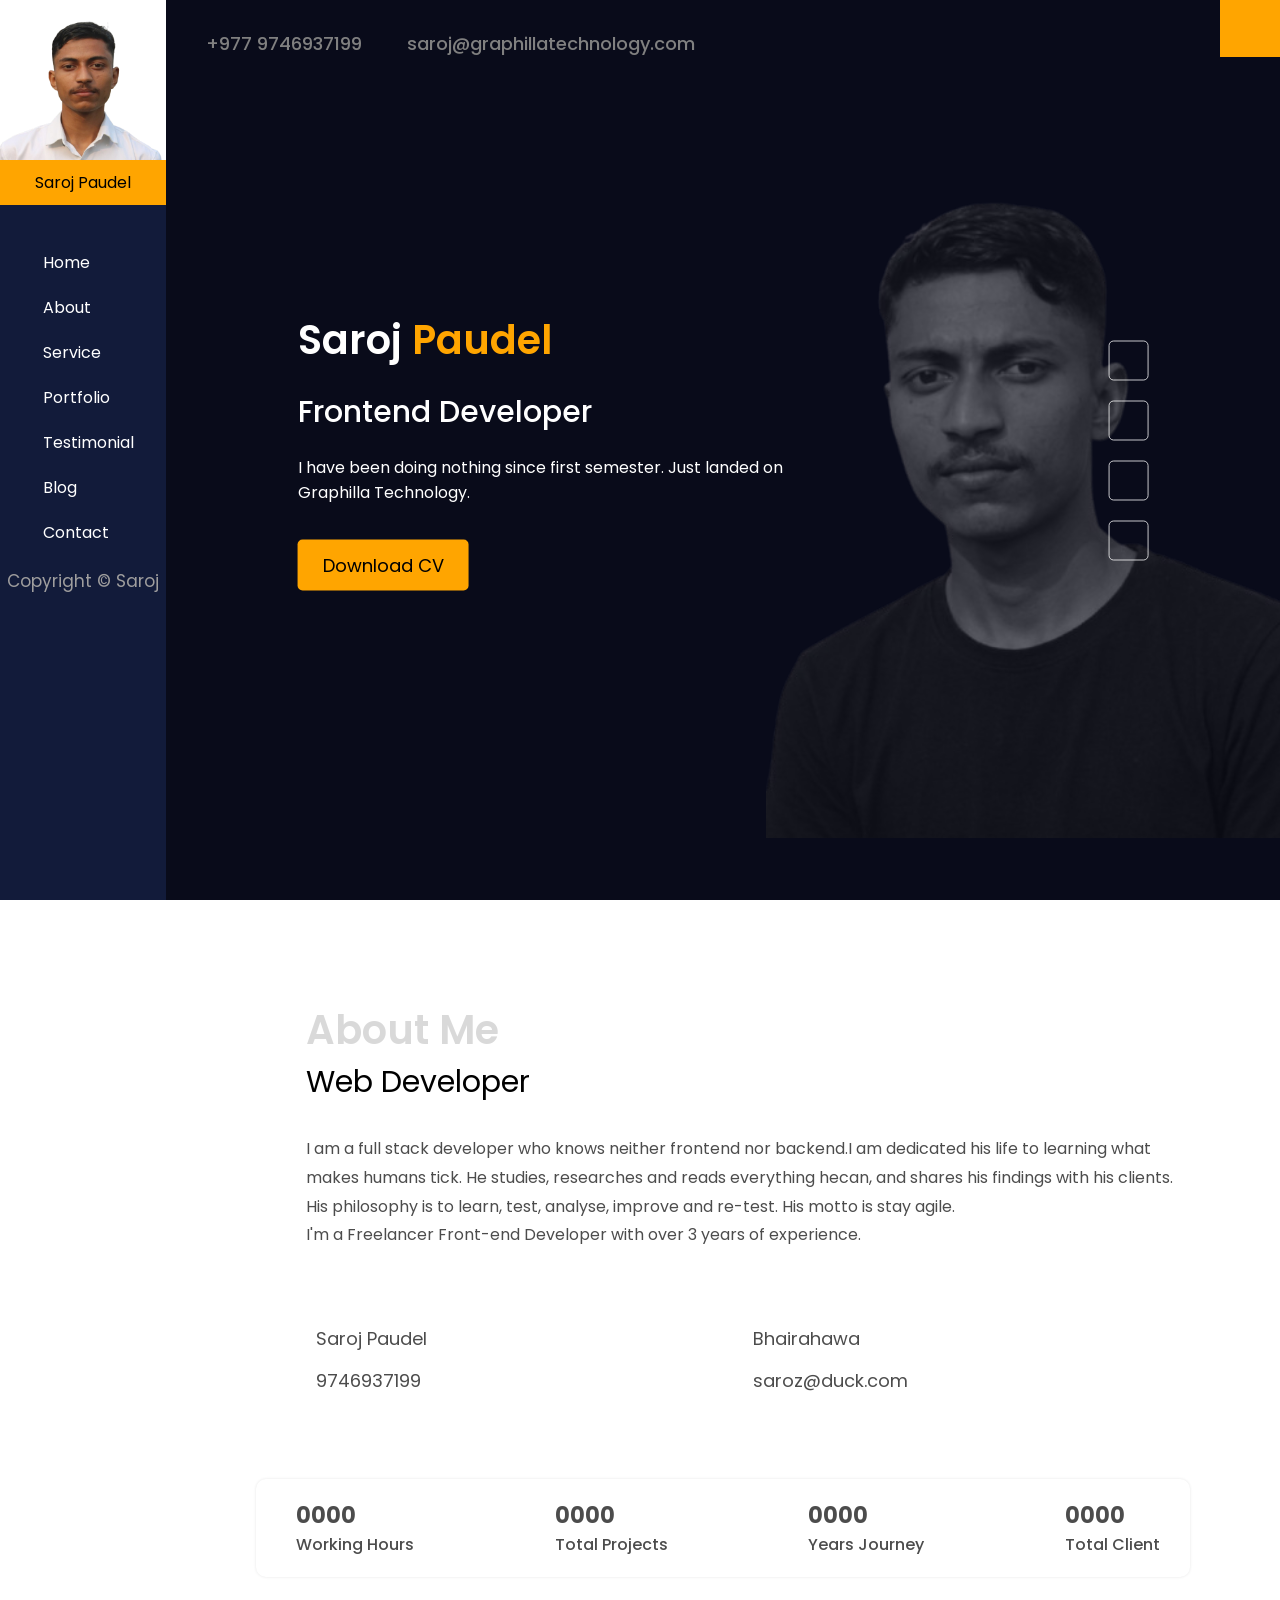
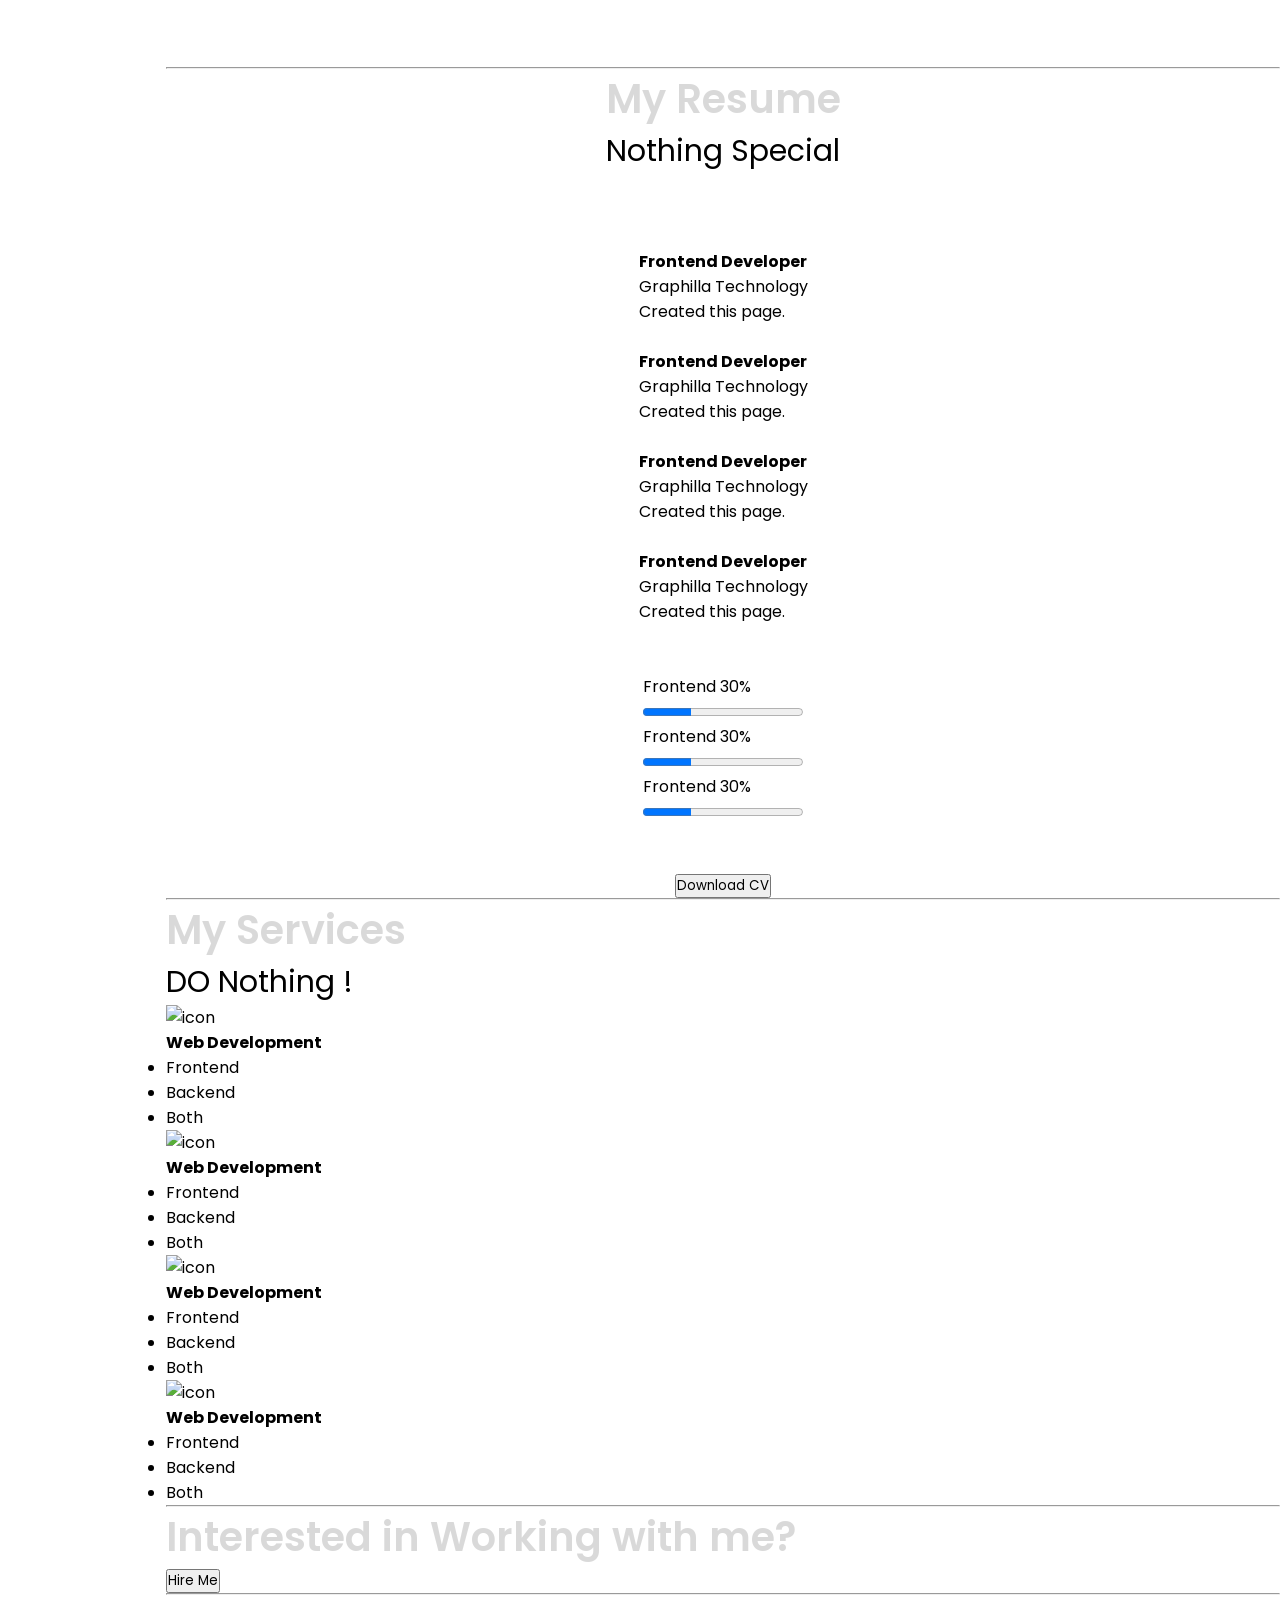
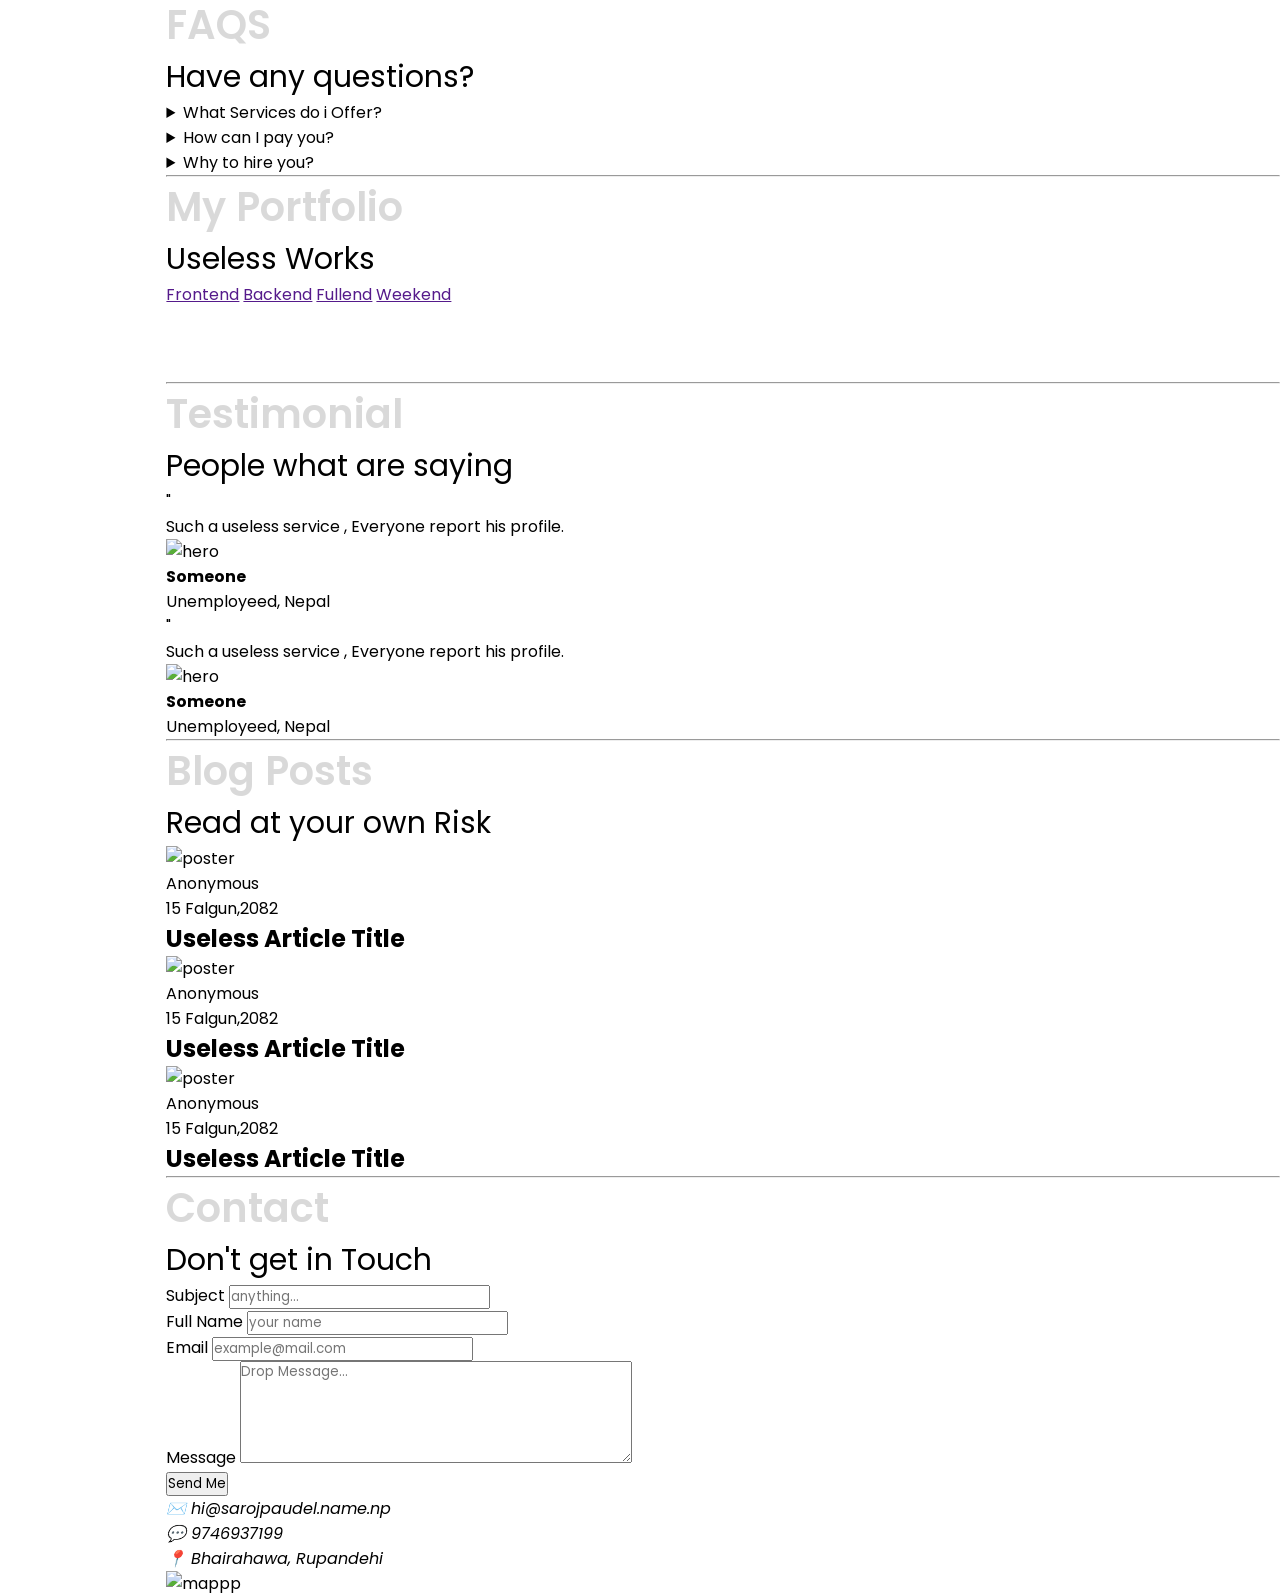
==== commit 3a3fe8b3: "about section style" ====
--- a/task001.html
+++ b/task001.html
@@ -135,22 +135,23 @@
             z-index: -2;
         }
 
-        .hero-header{
+        .hero-header {
             display: flex;
             justify-content: space-between;
         }
 
-        .hero-header-contact{
+        .hero-header-contact {
             margin-top: 30px;
             font-style: normal;
             color: gray;
             font-weight: 500;
             font-size: 18px;
         }
-                .hero-header-contact span{
-                    margin-left: 40px;
-                }
-        
+
+        .hero-header-contact span {
+            margin-left: 40px;
+        }
+
         .hero-header-button {
             background-color: orange;
             color: black;
@@ -158,7 +159,7 @@
             border: none;
             font-size: 20px;
             cursor: pointer;
-        } 
+        }
 
         .hero-container {
             width: 80%;
@@ -179,8 +180,15 @@
         }
 
         .hero-intro .name {
+
+            color: white;
+        }
+
+        h1 {
             font-size: 40px;
             font-weight: 600;
+            color: rgba(0, 0, 0, 0.15);
+
         }
 
         .hero-intro .position {
@@ -188,8 +196,8 @@
             margin: 20px 0;
         }
 
-        
-        .hero-cta-button{
+
+        .hero-cta-button {
             background-color: orange;
             padding: 12px 25px;
             border-radius: 5px;
@@ -198,21 +206,21 @@
             margin-top: 35px;
             transition: .5s ease-in-out;
             cursor: pointer;
-            
-        }
-        
+
+        }
+
         .hero-cta-button:hover {
             padding: 12px 35px;
             color: white;
             box-shadow: 0 20px 15px 2px rgba(8, 8, 151, 0.231);
         }
-        
+
         .hero-social-buttons {
             display: flex;
             flex-direction: column;
             gap: 20px;
         }
-        
+
         .hero-social-buttons button {
             padding: 10px;
             border: 1px solid rgba(255, 255, 255, 0.767);
@@ -224,18 +232,19 @@
             transition: .2s ease-in-out;
             cursor: pointer;
         }
-        
+
         .hero-social-buttons button:hover {
             border-radius: 50%;
             border: 1px solid rgba(255, 166, 0, 0.756);
             color: rgba(255, 166, 0, 0.763);
         }
-        
-        
-        
+
+
+
         .orange {
             color: orange;
         }
+
         /* hero section: end  */
 
 
@@ -244,13 +253,113 @@
 
 
 
-
-
-
-
-
+        .about-container {
+            padding: 90px;
+        }
+
+        .about-info {
+            display: flex;
+            margin: 10px;
+            gap: 40px;
+        }
+
+        /* .about-title {
+            color: rgba(0, 0, 0, 0.15);
+        } */
+
+        .about-position,
+        h3 {
+            font-weight: 400;
+            font-size: 30px;
+        }
+
+        .about-text header {
+            margin-bottom: 30px;
+        }
+
+        .about-desc {
+            line-height: 1.8;
+            color: rgba(0, 0, 0, 0.7);
+        }
+
+        .about-details {
+            margin: 75px 0;
+        }
+
+        .about-details-list {
+            display: grid;
+            list-style-type: none;
+            font-style: normal;
+            font-size: 18px;
+            color: rgba(0, 0, 0, 0.7);
+            grid-template-columns: 1fr 1fr;
+            row-gap: 15px;
+        }
+
+        .about-details-list i {
+            margin-right: 10px;
+            color: orange;
+        }
+
+        .about-stats {
+            display: flex;
+            box-shadow: 0 0 3px 0px rgba(0, 0, 0, 0.1);
+            border-radius: 10px;
+            padding: 20px 30px;
+            justify-content: space-between;
+            align-items: center;
+        }
+
+        .about-stats-box {
+            display: flex;
+            align-items: center;
+            gap: 10px;
+        }
+
+        .about-stats-box .stats-icon {
+            color: orange;
+            font-size: 30px;
+        }
+
+        .stats-text .number {
+            font-size: 22px;
+            font-weight: bold;
+            color: rgba(0, 0, 0, 0.7);
+        }
+
+        .stats-text .desc {
+            color: rgba(0, 0, 0, 0.7);
+            font-weight: 500;
+        }
+
+        .about-image {
+            animation: levitate-img 3s infinite alternate ease-in-out;
+        }
+
+        @keyframes levitate-img {
+            from {
+                transform: translateY(-5px);
+            }
+
+            to {
+                transform: translateY(5px);
+            }
+        }
 
         /* about section: end  */
+
+
+        /* resume section: start  */
+
+        .resume-container {
+            display: flex;
+            align-items: center;
+            justify-content: center;
+            gap: 50px;
+            flex-direction: column;
+        }
+
+        /* resume section: end  */
     </style>
 
 </head>
@@ -319,51 +428,90 @@
                 </div>
             </section>
             <!-- hero section: end -->
-            <hr>
+
             <!-- about section: begin -->
             <section id="about">
-                <div class="container">
-                    <div class="about-up">
-                        <div class="left">
-                            <img src="https://placehold.co/400" alt="">
-                        </div>
-                        <div class="right">
+                <div class="about-container">
+                    <div class="about-info">
+                        <div class="about-image">
+                            <img src="https://rxdtheme.com/html/themetum/wokoya/new-sidebar/img/about-me.png" alt="">
+                        </div>
+                        <div class="about-text">
                             <header>
-                                <h1>About Me</h1>
-                                <h3>Nothing Special</h3>
+                                <h1 class="about-title">About Me</h1>
+                                <h3 class="about-position">Web Developer</h3>
                             </header>
-                            <p>I am a full stack developer who knows neither frontend nor backend.</p>
-                            <address>
-                                <ul>
+                            <p class="about-desc">I am a full stack developer who knows neither frontend nor backend.I
+                                am dedicated his life to learning what makes humans tick. He studies, researches and
+                                reads everything hecan, and shares his findings with his clients. His philosophy is to
+                                learn, test, analyse, improve and re-test. His motto is stay agile.
+
+                                <br>
+                                I'm a Freelancer Front-end Developer with over 3 years of experience.
+                            </p>
+                            <address class="about-details">
+                                <ul class="about-details-list">
                                     <li>
-                                        Saroj Paudel
+                                        <i class="fa-solid fa-user"></i>Saroj Paudel
                                     </li>
                                     <li>
-                                        Bhairahawa
+                                        <i class="fa-solid fa-location-dot"></i>Bhairahawa
                                     </li>
                                     <li>
-                                        9746937199
+                                        <i class="fa-brands fa-whatsapp"></i>9746937199
                                     </li>
                                     <li>
-                                        saroz@duck.com
+                                        <i class="fa-solid fa-envelope"></i>saroz@duck.com
                                     </li>
                                 </ul>
                             </address>
                         </div>
                     </div>
-                    <div class="counts"></div>
+                    <div class="about-stats">
+                        <div class="about-stats-box">
+                            <i class="stats-icon fa-regular fa-calendar"></i>
+                            <div class="stats-text">
+                                <div class="number">0000</div>
+                                <div class="desc">Working Hours</div>
+                            </div>
+                        </div>
+
+                        <div class="about-stats-box">
+                            <i class="stats-icon fa-regular fa-circle-dot"></i>
+                            <div class="stats-text">
+                                <div class="number">0000</div>
+                                <div class="desc">Total Projects</div>
+                            </div>
+                        </div>
+
+                        <div class="about-stats-box">
+                            <i class="stats-icon fa-regular fa-lightbulb"></i>
+                            <div class="stats-text">
+                                <div class="number">0000</div>
+                                <div class="desc">Years Journey</div>
+                            </div>
+                        </div>
+
+                        <div class="about-stats-box">
+                            <i class="stats-icon fa-regular fa-face-grin"></i>
+                            <div class="stats-text">
+                                <div class="number">0000</div>
+                                <div class="desc">Total Client</div>
+                            </div>
+                        </div>
+                    </div>
                 </div>
             </section>
             <!-- about section: end -->
             <hr>
             <!-- resume section: begin -->
             <section id="resume">
-                <div class="container">
+                <div class="resume-container">
                     <header>
                         <h1>My Resume</h1>
                         <h3>Nothing Special</h3>
                     </header>
-                    <div class="main-box">
+                    <div class="resume-experience">
                         <div class="box">
                             <img src="https://placehold.co/40" alt="">
                             <div class="texts">
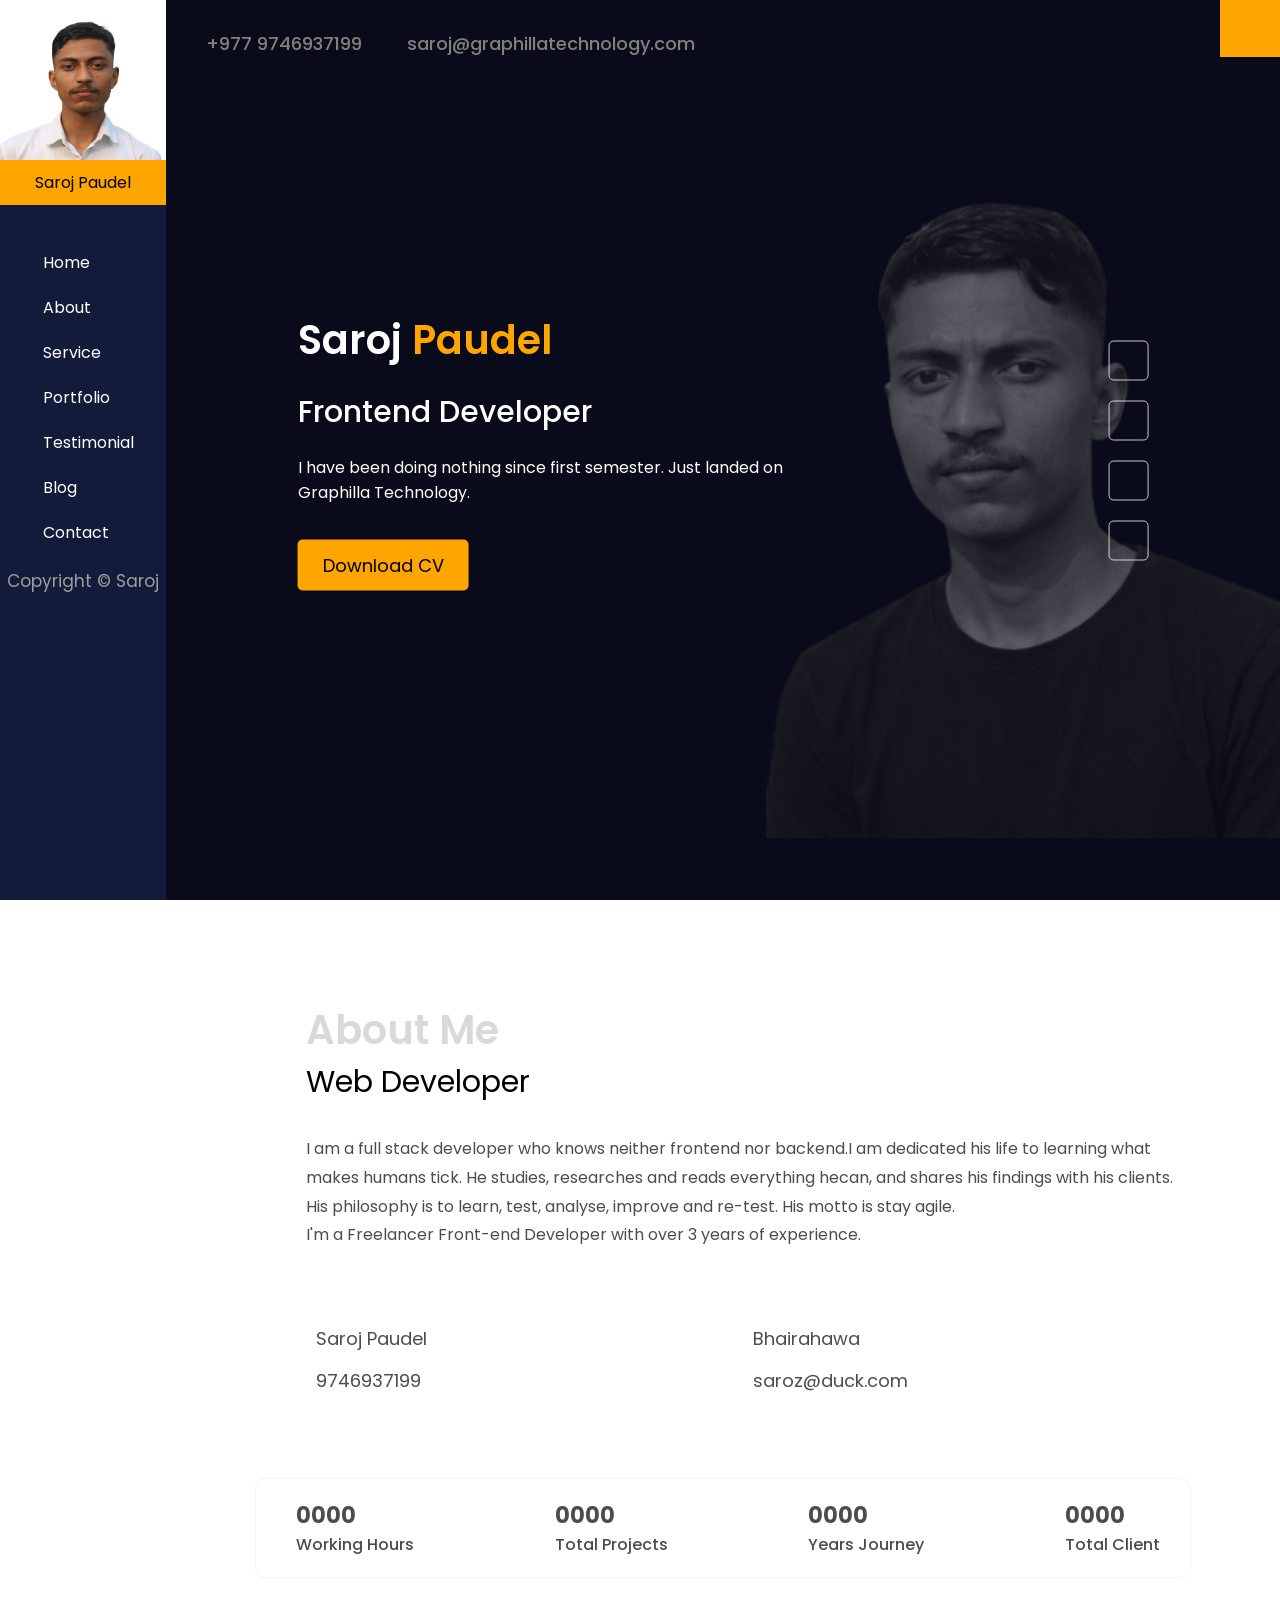
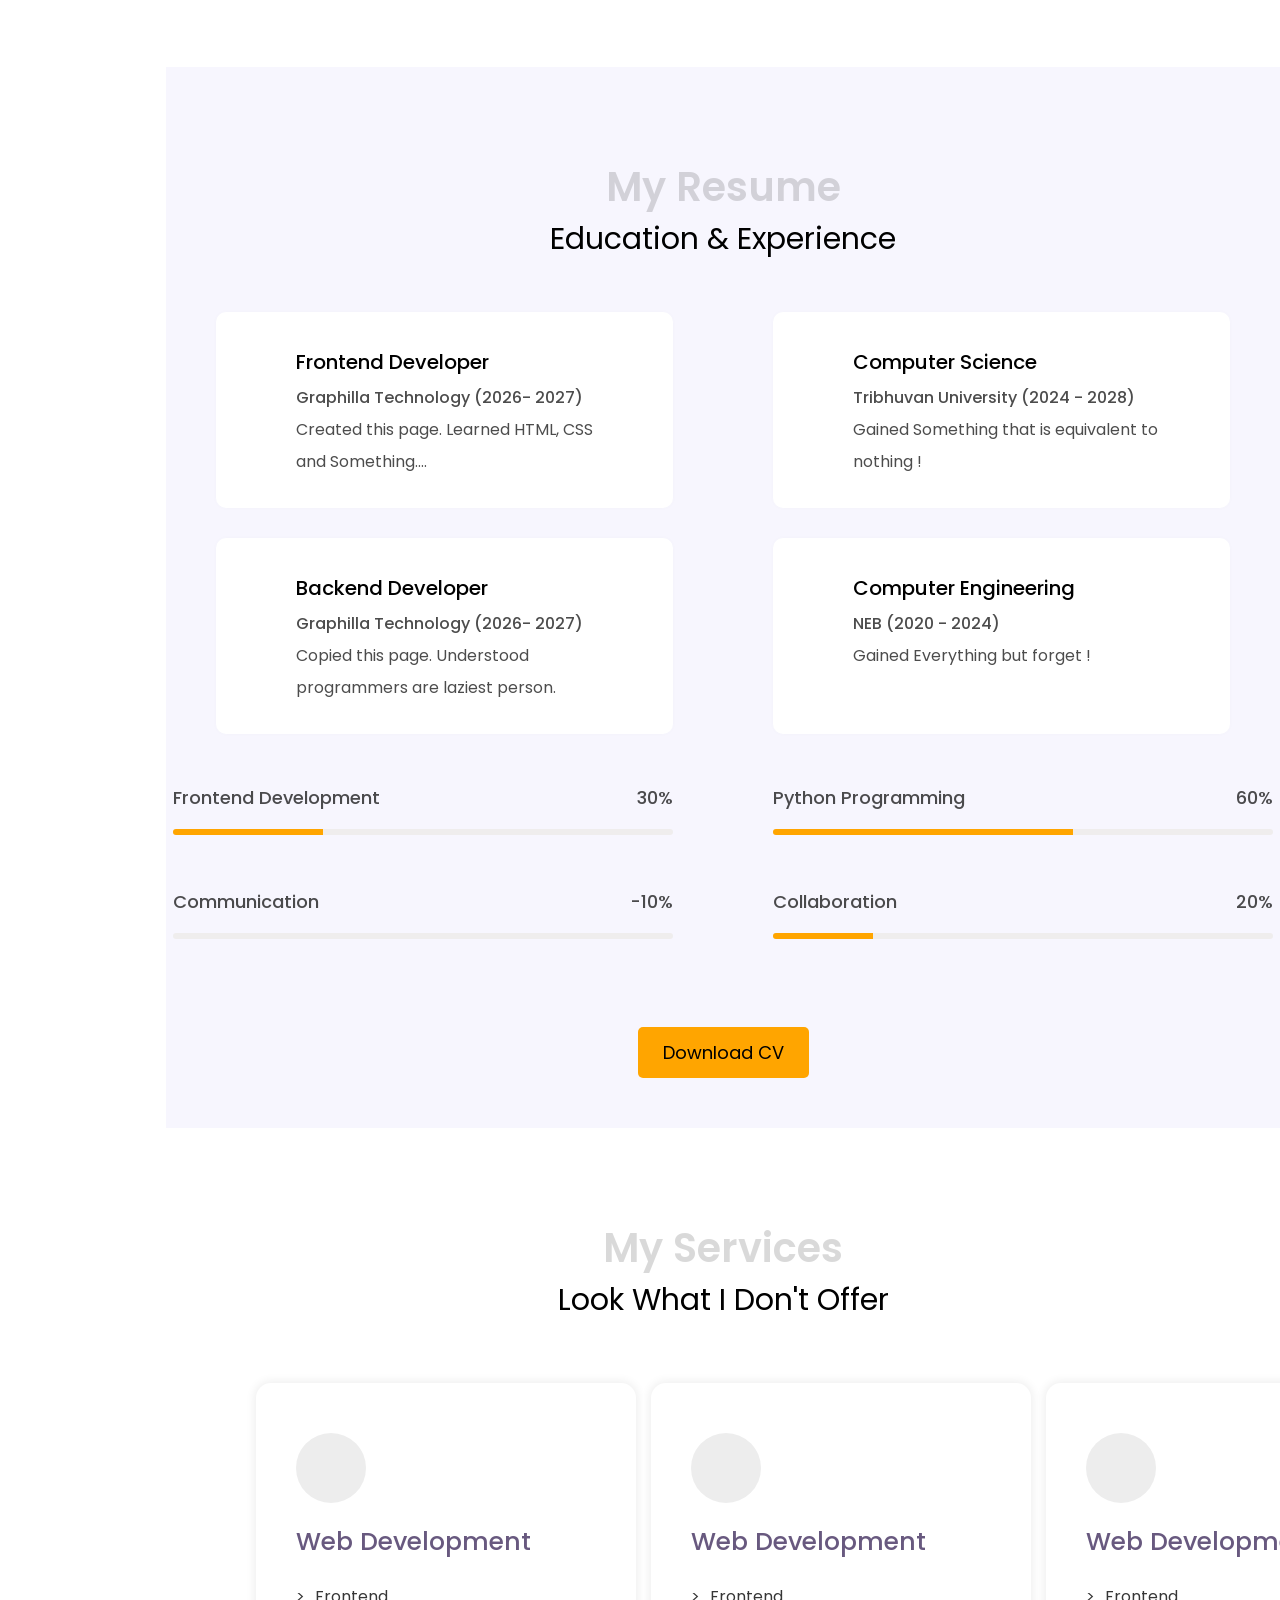
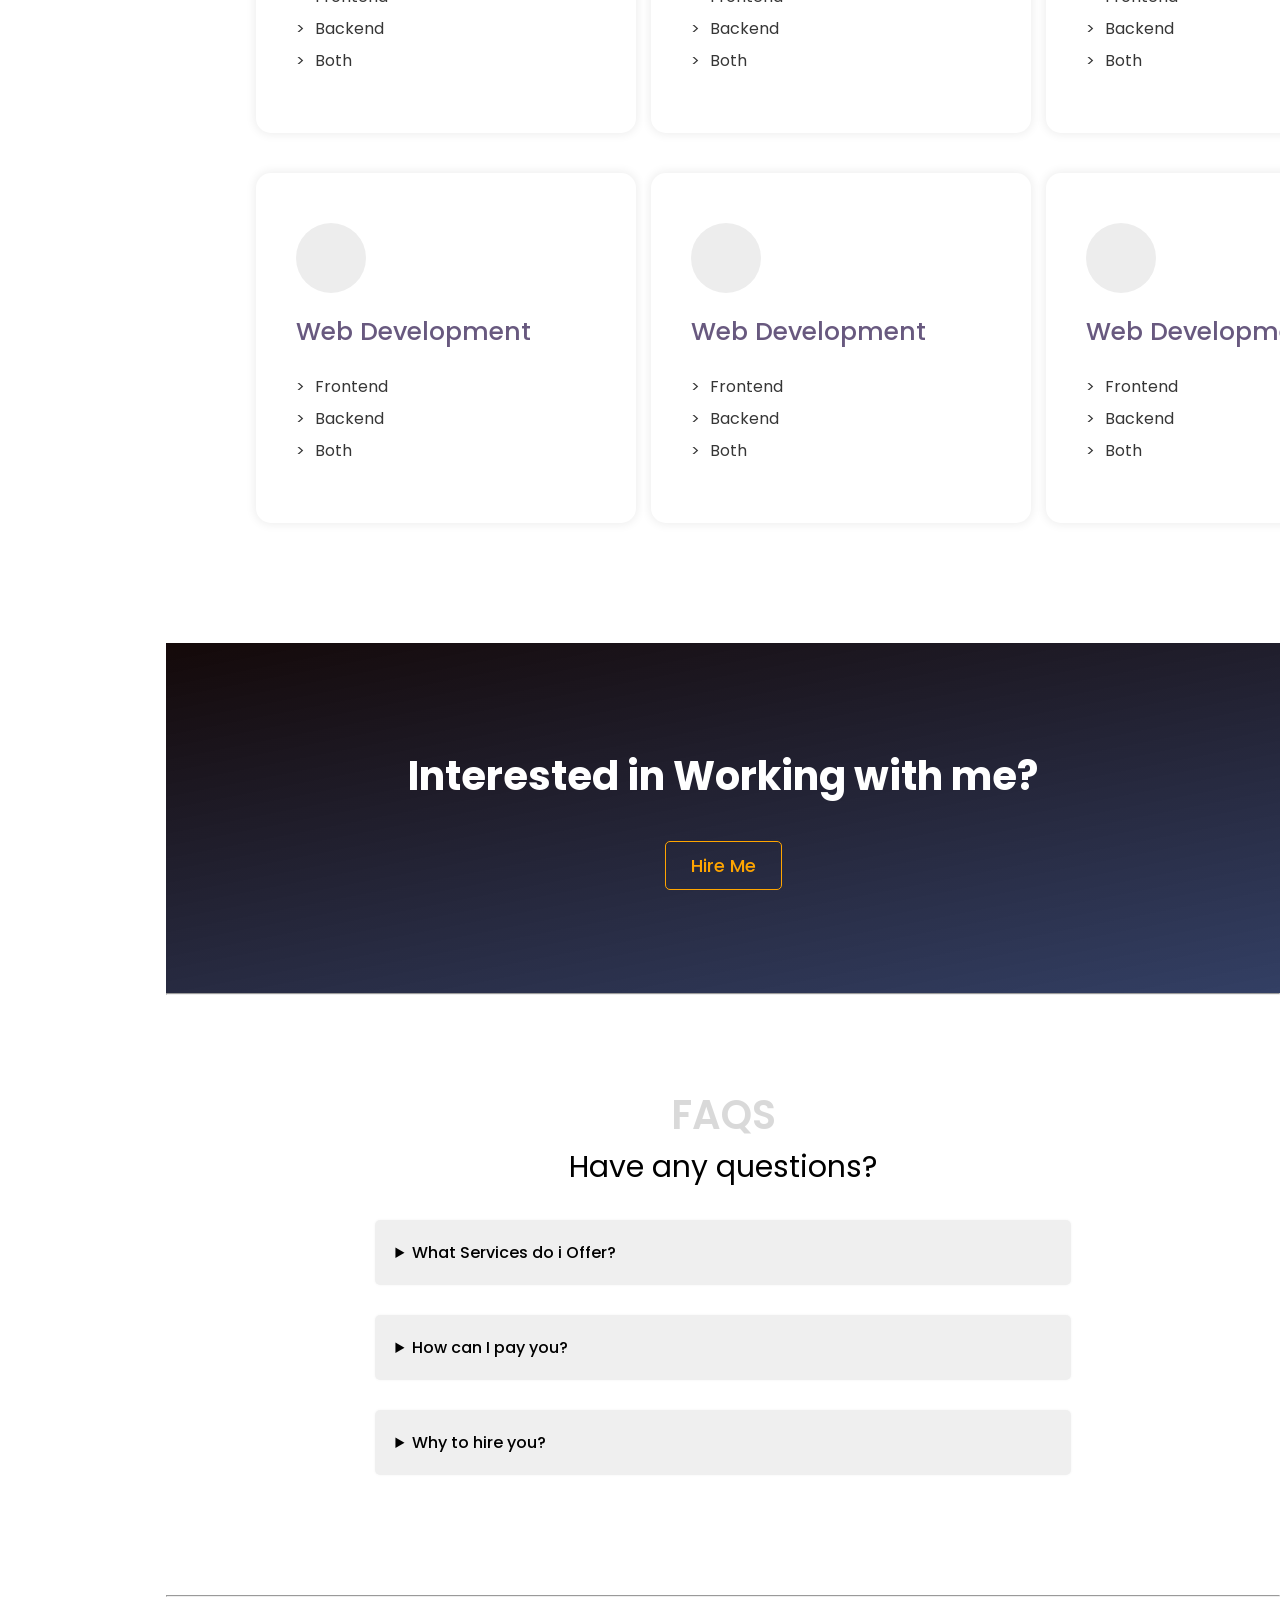
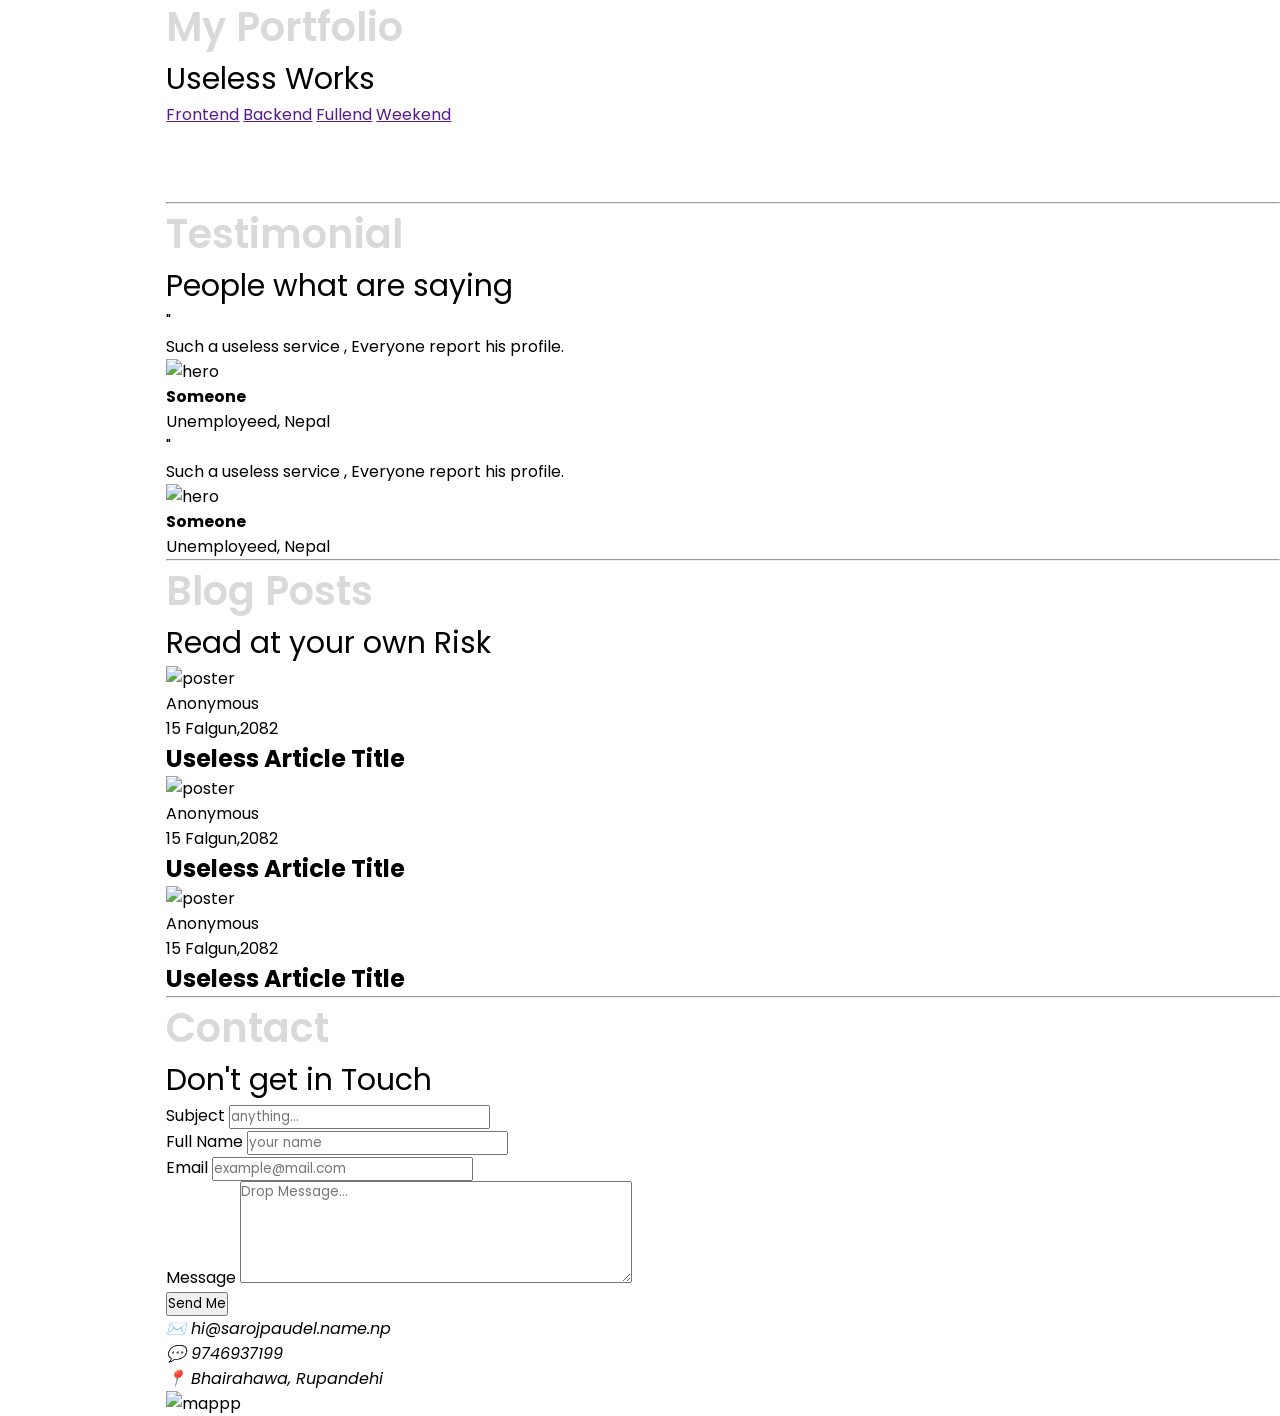
==== commit 742c8d4d: "faq css done" ====
--- a/task001.html
+++ b/task001.html
@@ -212,7 +212,7 @@
         .hero-cta-button:hover {
             padding: 12px 35px;
             color: white;
-            box-shadow: 0 20px 15px 2px rgba(8, 8, 151, 0.231);
+            box-shadow: 0 15px 10px 0px rgba(8, 8, 151, 0.1);
         }
 
         .hero-social-buttons {
@@ -351,15 +351,283 @@
 
         /* resume section: start  */
 
+        #resume {
+            background-color: rgba(175, 165, 239, 0.1);
+        }
+
         .resume-container {
             display: flex;
             align-items: center;
             justify-content: center;
             gap: 50px;
             flex-direction: column;
+            padding: 50px;
+            /* margin: 30px; */
+        }
+
+        .resume-container header {
+            margin-top: 40px;
+            text-align: center;
+        }
+
+        .resume-experience {
+            display: grid;
+            grid-template-columns: 1fr 1fr;
+            gap: 30px 100px;
+        }
+
+        .experience-box {
+            background-color: white;
+            padding: 30px 50px;
+            border-radius: 10px;
+            box-shadow: 0 0 5px 0 rgba(0, 0, 0, 0.02);
+            display: flex;
+            gap: 30px;
+            line-height: 2;
+            max-width: 460px;
+        }
+
+        .experience-box .icon {
+            color: orange;
+            font-size: 40px;
+        }
+
+        .experience-title {
+            font-size: 20px;
+            font-weight: 500;
+        }
+
+        .experience-place {
+            color: rgba(0, 0, 0, 0.7);
+            font-weight: 500;
+        }
+
+        .experience-outcome {
+            color: rgba(0, 0, 0, 0.7);
+        }
+
+
+        .resume-progress {
+            display: grid;
+            grid-template-columns: 1fr 1fr;
+            gap: 50px 100px;
+        }
+
+        .resume-progress-box {
+            width: 500px;
+            font-size: 18px;
+            font-weight: 500;
+            color: rgba(0, 0, 0, 0.7);
+        }
+
+        .resume-progress-bar {
+            appearance: none;
+            width: 100%;
+            height: 6px;
+        }
+
+        .resume-progress-bar::-webkit-progress-bar {
+            border-radius: 10px;
+            background-color: rgb(239, 237, 237);
+        }
+
+        .resume-progress-bar::-webkit-progress-value {
+            background-color: orange;
+            border-radius: 10px 0 0 10px;
+        }
+
+        .resume-progress-text {
+            display: flex;
+            justify-content: space-between;
+        }
+
+
+
+
+
+
+
+        .resume-button {
+            background-color: orange;
+            padding: 12px 25px;
+            border-radius: 5px;
+            font-size: 18px;
+            border: none;
+            margin-top: 35px;
+            transition: .5s ease-in-out;
+            cursor: pointer;
+
+        }
+
+        .resume-button:hover {
+            padding: 12px 35px;
+            color: white;
+            box-shadow: 0 15px 10px 0px rgba(8, 8, 151, 0.1);
         }
 
         /* resume section: end  */
+
+        /* service section: start  */
+
+        .service-container {
+            padding: 90px 60px;
+        }
+
+        .service-container header {
+            text-align: center;
+            margin-bottom: 30px;
+        }
+
+        .service-boxes {
+            display: grid;
+            grid-template-columns: 1fr 1fr 1fr;
+            gap: 40px 15px;
+            padding: 30px;
+        }
+
+
+        .service-box {
+            box-shadow: 0 0 10px 2px rgba(0, 0, 0, 0.068);
+            border-radius: 15px;
+            width: 380px;
+            height: 350px;
+            padding: 50px 40px;
+            position: relative;
+            overflow: hidden;
+
+
+        }
+
+        .service-box::before {
+            content: '';
+            position: absolute;
+            background-color: rgb(255, 179, 0);
+            height: 100%;
+            width: 0;
+            top: 0;
+            left: 0;
+            z-index: -2;
+            transition: .4s ease-in-out;
+        }
+
+        .service-box:hover::before {
+            width: 100%;
+        }
+
+        .service-box .service-list {
+            list-style-type: none;
+            color: rgba(0, 0, 0, 0.79);
+            line-height: 2;
+        }
+
+        .service-box .service-list li::before {
+            content: '>';
+            margin-right: 10px;
+        }
+
+        .service-box .icon {
+            font-size: 30px;
+            height: 70px;
+            width: 70px;
+            position: relative;
+            border-radius: 100%;
+
+            background-color: rgb(237, 237, 237);
+        }
+
+        .service-box .icon i {
+            position: absolute;
+            top: 50%;
+            left: 50%;
+            transform: translate(-50%, -50%);
+            color: rgb(0, 0, 0, .8);
+
+        }
+
+        .service-box .service-title {
+            font-size: 25px;
+            font-weight: 500;
+            color: rgba(25, 2, 60, 0.653);
+            margin: 20px 0;
+            z-index: 66;
+        }
+
+        /* service section: end  */
+
+
+        /* cta section: start  */
+        .cta-container {
+            background: #140909;
+            background: linear-gradient(169deg, rgba(20, 9, 9, 1) 0%, rgba(6, 21, 66, 0.82) 100%);
+            height: 350px;
+            display: flex;
+            flex-direction: column;
+            align-items: center;
+            justify-content: center;
+            gap: 35px;
+        }
+
+        .cta-title {
+            color: white;
+            font-weight: 700;
+        }
+
+        .cta-button {
+            padding: 10px 25px;
+            color: orange;
+            border: 1px solid orange;
+            border-radius: 5px;
+            background-color: transparent;
+            font-size: 18px;
+            font-weight: 500;
+            cursor: pointer;
+            transition: .3s ease-in-out;
+        }
+
+        .cta-button:hover {
+            scale: 1.08;
+        }
+
+        /* cta section: end  */
+
+        /* faq section: start  */
+
+        .faq-container {
+            padding: 90px 60px;
+            display: flex;
+            flex-direction: column;
+
+        }
+
+        .faq-container header {
+            text-align: center;
+            margin-bottom: 30px;
+        }
+
+        .faq-group {
+            width: 70%;
+            margin: auto;
+        }
+
+        .faq-item {
+            background-color: rgb(239, 239, 239);
+            padding: 20px;
+            border-radius: 5px;
+            box-shadow: 0 0 3px 0 rgba(0, 0, 0, 0.048);
+            margin-bottom: 30px;
+        }
+
+        .faq-question {
+            font-weight: 500;
+        }
+
+        .faq-answer {
+            text-indent: 20px;
+            color: rgb(101, 100, 100);
+            margin-top: 15px;
+        }
+
+        /* faq section: end  */
     </style>
 
 </head>
@@ -503,152 +771,221 @@
                 </div>
             </section>
             <!-- about section: end -->
-            <hr>
+
             <!-- resume section: begin -->
             <section id="resume">
                 <div class="resume-container">
                     <header>
                         <h1>My Resume</h1>
-                        <h3>Nothing Special</h3>
+                        <h3>Education & Experience</h3>
                     </header>
                     <div class="resume-experience">
-                        <div class="box">
-                            <img src="https://placehold.co/40" alt="">
-                            <div class="texts">
-                                <h4>Frontend Developer</h4>
-                                <p>Graphilla Technology</p>
-                                <p>Created this page.</p>
-                            </div>
-                        </div>
-
-
-                        <div class="box">
-                            <img src="https://placehold.co/40" alt="">
-                            <div class="texts">
-                                <h4>Frontend Developer</h4>
-                                <p>Graphilla Technology</p>
-                                <p>Created this page.</p>
-                            </div>
-                        </div>
-
-                        <div class="box">
-                            <img src="https://placehold.co/40" alt="">
-                            <div class="texts">
-                                <h4>Frontend Developer</h4>
-                                <p>Graphilla Technology</p>
-                                <p>Created this page.</p>
-                            </div>
-                        </div>
-
-                        <div class="box">
-                            <img src="https://placehold.co/40" alt="">
-                            <div class="texts">
-                                <h4>Frontend Developer</h4>
-                                <p>Graphilla Technology</p>
-                                <p>Created this page.</p>
-                            </div>
-                        </div>
-                    </div>
-                    <div class="progresses">
-                        <div class="progress">
-                            <p>Frontend <span>30%</span></p>
-                            <progress value="30" max="100"></progress>
-                        </div>
-                        <div class="progress">
-                            <p>Frontend <span>30%</span></p>
-                            <progress value="30" max="100"></progress>
-                        </div>
-                        <div class="progress">
-                            <p>Frontend <span>30%</span></p>
-                            <progress value="30" max="100"></progress>
-                        </div>
-                    </div>
-                    <button>Download CV</button>
+                        <div class="experience-box">
+                            <i class="fa-brands fa-css3-alt icon"></i>
+                            <div class="experience-texts">
+                                <h4 class="experience-title">Frontend Developer</h4>
+                                <p class="experience-place">Graphilla Technology (2026- 2027)</p>
+                                <p class="experience-outcome">Created this page. Learned HTML, CSS and Something....</p>
+                            </div>
+                        </div>
+
+
+                        <div class="experience-box">
+                            <i class="fa-solid fa-graduation-cap icon"></i>
+                            <div class="experience-texts">
+                                <h4 class="experience-title">Computer Science</h4>
+                                <p class="experience-place">Tribhuvan University (2024 - 2028)</p>
+                                <p class="experience-outcome">Gained Something that is equivalent to nothing !</p>
+                            </div>
+                        </div>
+
+                        <div class="experience-box">
+                            <i class="fa-brands fa-node icon"></i>
+                            <div class="experience-texts">
+                                <h4 class="experience-title">Backend Developer</h4>
+                                <p class="experience-place">Graphilla Technology (2026- 2027)</p>
+                                <p class="experience-outcome">Copied this page. Understood programmers are laziest
+                                    person.</p>
+                            </div>
+                        </div>
+
+
+                        <div class="experience-box">
+                            <i class="fa-solid fa-file-lines icon"></i>
+                            <div class="experience-texts">
+                                <h4 class="experience-title">Computer Engineering</h4>
+                                <p class="experience-place">NEB (2020 - 2024)</p>
+                                <p class="experience-outcome">Gained Everything but forget !</p>
+                            </div>
+                        </div>
+
+                    </div>
+                    <div class="resume-progress">
+
+                        <div class="resume-progress-box">
+                            <div class="resume-progress-text">
+                                <div class="progress-name">Frontend Development
+                                </div>
+                                <div class="progress-value">30%</div>
+                            </div>
+                            <progress class="resume-progress-bar" value="30" max="100"></progress>
+                        </div>
+
+                        <div class="resume-progress-box">
+                            <div class="resume-progress-text">
+                                <div class="progress-name">Python Programming
+                                </div>
+                                <div class="progress-value">60%</div>
+                            </div>
+                            <progress class="resume-progress-bar" value="60" max="100"></progress>
+                        </div>
+
+                        <div class="resume-progress-box">
+                            <div class="resume-progress-text">
+                                <div class="progress-name">Communication
+                                </div>
+                                <div class="progress-value">-10%</div>
+                            </div>
+                            <progress class="resume-progress-bar" value="0" max="100"></progress>
+                        </div>
+
+                        <div class="resume-progress-box">
+                            <div class="resume-progress-text">
+                                <div class="progress-name">Collaboration
+                                </div>
+                                <div class="progress-value">20%</div>
+                            </div>
+                            <progress class="resume-progress-bar" value="20" max="100"></progress>
+                        </div>
+
+                    </div>
+                    <button class="resume-button">Download CV</button>
                 </div>
             </section>
             <!-- resume section: end -->
-            <hr>
             <!-- services section: begin -->
             <section id="services">
-                <div class="container">
+                <div class="service-container">
                     <header>
                         <h1>My Services</h1>
-                        <h3>DO Nothing !</h3>
+                        <h3>Look What I Don't Offer</h3>
                     </header>
                     <div class="service-boxes">
-                        <div class="box">
-                            <img src="https://placehold.co/60" alt="icon">
-                            <h4>Web Development</h4>
-                            <ul>
+                        <div class="service-box">
+                            <div class="icon">
+
+                                <i class="fa-solid fa-bezier-curve "></i>
+                            </div>
+                            <h4 class="service-title">Web Development</h4>
+                            <ul class="service-list">
                                 <li>Frontend</li>
                                 <li>Backend</li>
                                 <li>Both</li>
                             </ul>
                         </div>
 
-                        <div class="box">
-                            <img src="https://placehold.co/60" alt="icon">
-                            <h4>Web Development</h4>
-                            <ul>
+                        <div class="service-box">
+                            <div class="icon">
+
+                                <i class="fa-solid fa-bezier-curve "></i>
+                            </div>
+                            <h4 class="service-title">Web Development</h4>
+                            <ul class="service-list">
                                 <li>Frontend</li>
                                 <li>Backend</li>
                                 <li>Both</li>
                             </ul>
                         </div>
 
-                        <div class="box">
-                            <img src="https://placehold.co/60" alt="icon">
-                            <h4>Web Development</h4>
-                            <ul>
+
+                        <div class="service-box">
+                            <div class="icon">
+
+                                <i class="fa-solid fa-bezier-curve "></i>
+                            </div>
+                            <h4 class="service-title">Web Development</h4>
+                            <ul class="service-list">
                                 <li>Frontend</li>
                                 <li>Backend</li>
                                 <li>Both</li>
                             </ul>
                         </div>
 
-                        <div class="box">
-                            <img src="https://placehold.co/60" alt="icon">
-                            <h4>Web Development</h4>
-                            <ul>
+                        <div class="service-box">
+                            <div class="icon">
+
+                                <i class="fa-solid fa-bezier-curve "></i>
+                            </div>
+                            <h4 class="service-title">Web Development</h4>
+                            <ul class="service-list">
                                 <li>Frontend</li>
                                 <li>Backend</li>
                                 <li>Both</li>
                             </ul>
                         </div>
 
+                        <div class="service-box">
+                            <div class="icon">
+
+                                <i class="fa-solid fa-bezier-curve "></i>
+                            </div>
+                            <h4 class="service-title">Web Development</h4>
+                            <ul class="service-list">
+                                <li>Frontend</li>
+                                <li>Backend</li>
+                                <li>Both</li>
+                            </ul>
+                        </div>
+
+                        <div class="service-box">
+                            <div class="icon">
+
+                                <i class="fa-solid fa-bezier-curve "></i>
+                            </div>
+                            <h4 class="service-title">Web Development</h4>
+                            <ul class="service-list">
+                                <li>Frontend</li>
+                                <li>Backend</li>
+                                <li>Both</li>
+                            </ul>
+                        </div>
+
                     </div>
                 </div>
             </section>
             <!-- services section: end -->
-            <hr>
+
             <!-- cta section: begin -->
             <section id="cta">
-                <div class="container">
-                    <h1>Interested in Working with me?</h1>
-                    <button>Hire Me</button>
+                <div class="cta-container">
+                    <h1 class="cta-title">Interested in Working with me?</h1>
+                    <button class="cta-button">Hire Me</button>
                 </div>
             </section>
             <!-- cta section: end -->
             <hr>
             <!-- faq section: begin -->
             <section id="faq">
-                <div class="container">
+                <div class="faq-container">
                     <header>
                         <h1>FAQS</h1>
                         <h3>Have any questions?</h3>
                     </header>
-                    <details>
-                        <summary>What Services do i Offer?</summary>
-                        <p>Nothing</p>
-                    </details>
-                    <details>
-                        <summary>How can I pay you?</summary>
-                        <p>you can provide me cash.</p>
-                    </details>
-                    <details>
-                        <summary>Why to hire you?</summary>
-                        <p>You are not forced to hire me, Hire me if i am more better.</p>
-                    </details>
+                    <div class="faq-group">
+
+                        <details class="faq-item">
+                            <summary class="faq-question">What Services do i Offer?</summary>
+                            <p class="faq-answer">Nothing</p>
+                        </details>
+                        <details class="faq-item">
+                            <summary class="faq-question">How can I pay you?</summary>
+                            <p class="faq-answer">you can provide me cash.</p>
+                        </details>
+                        <details class="faq-item">
+                            <summary class="faq-question">Why to hire you?</summary>
+                            <p class="faq-answer">You are not forced to hire me, Hire me if i am more better.</p>
+                        </details>
+                    </div>
                 </div>
             </section>
             <!-- faq section: end -->
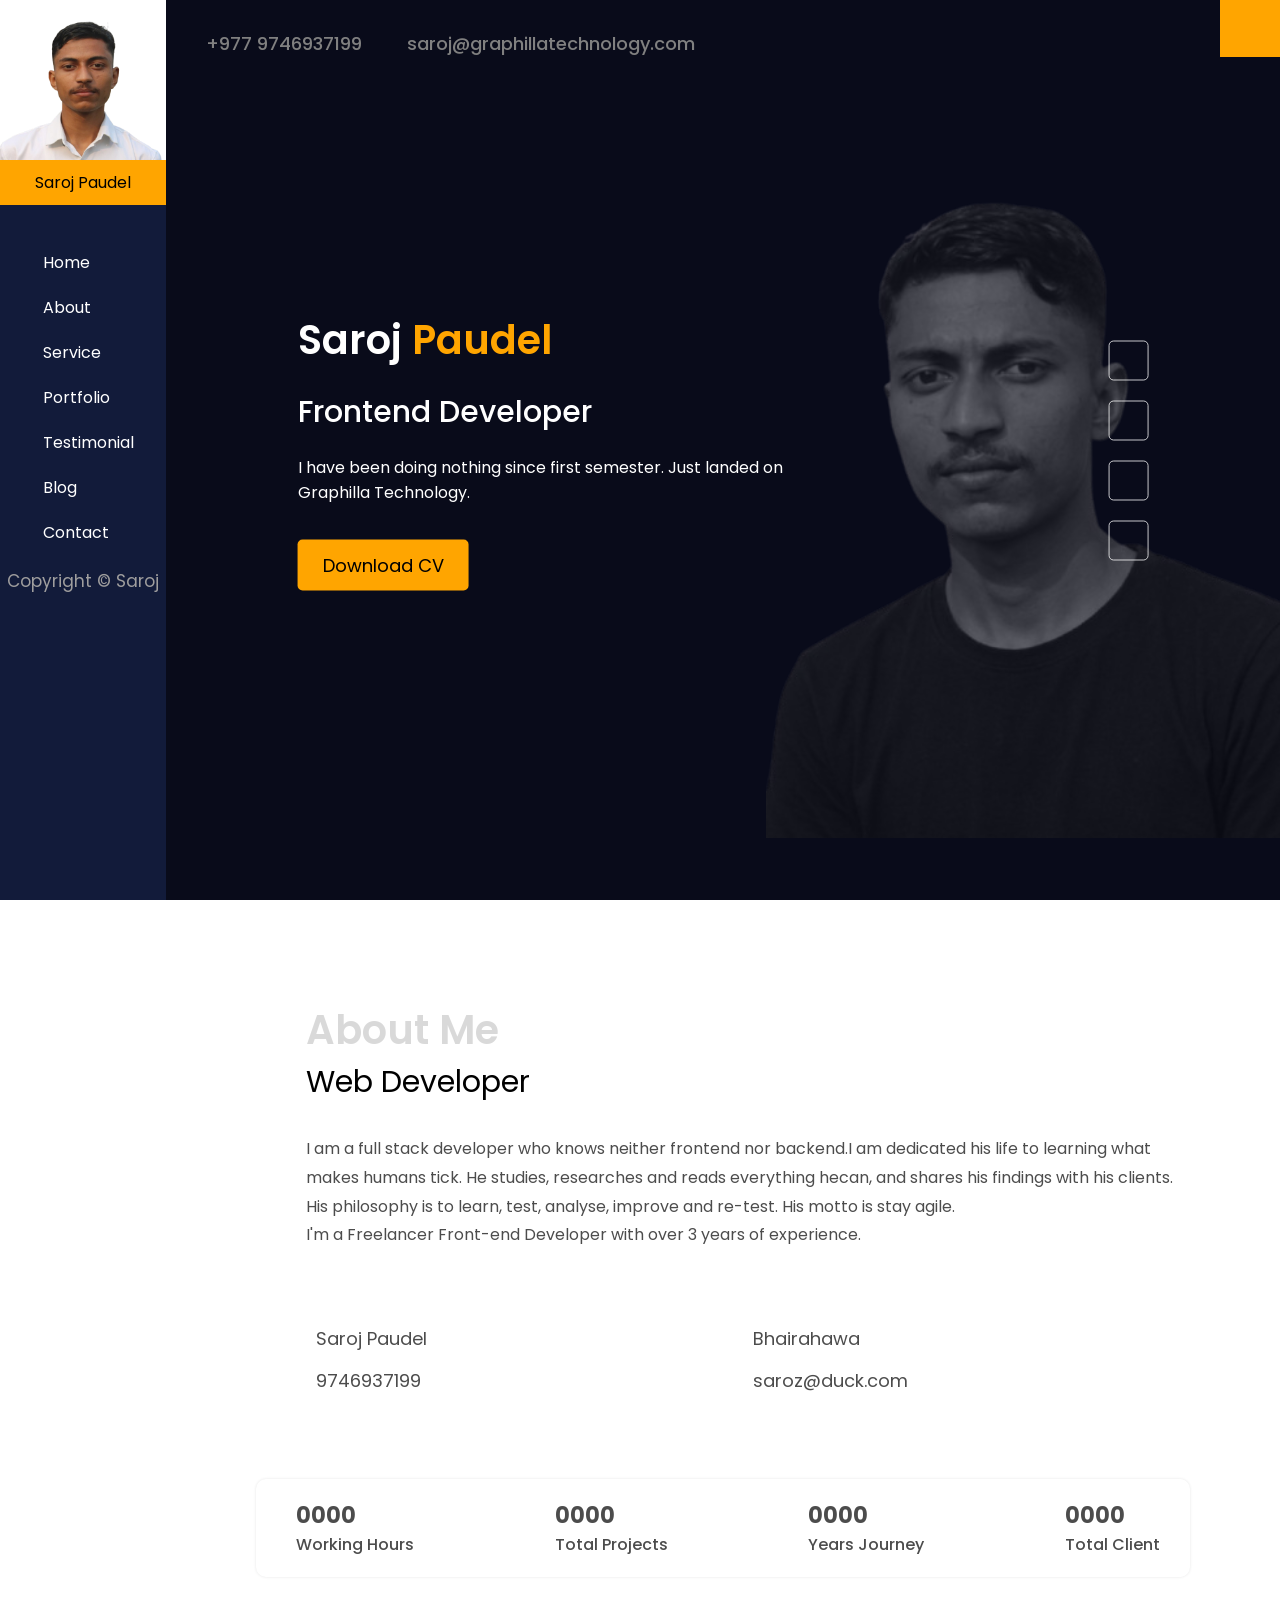
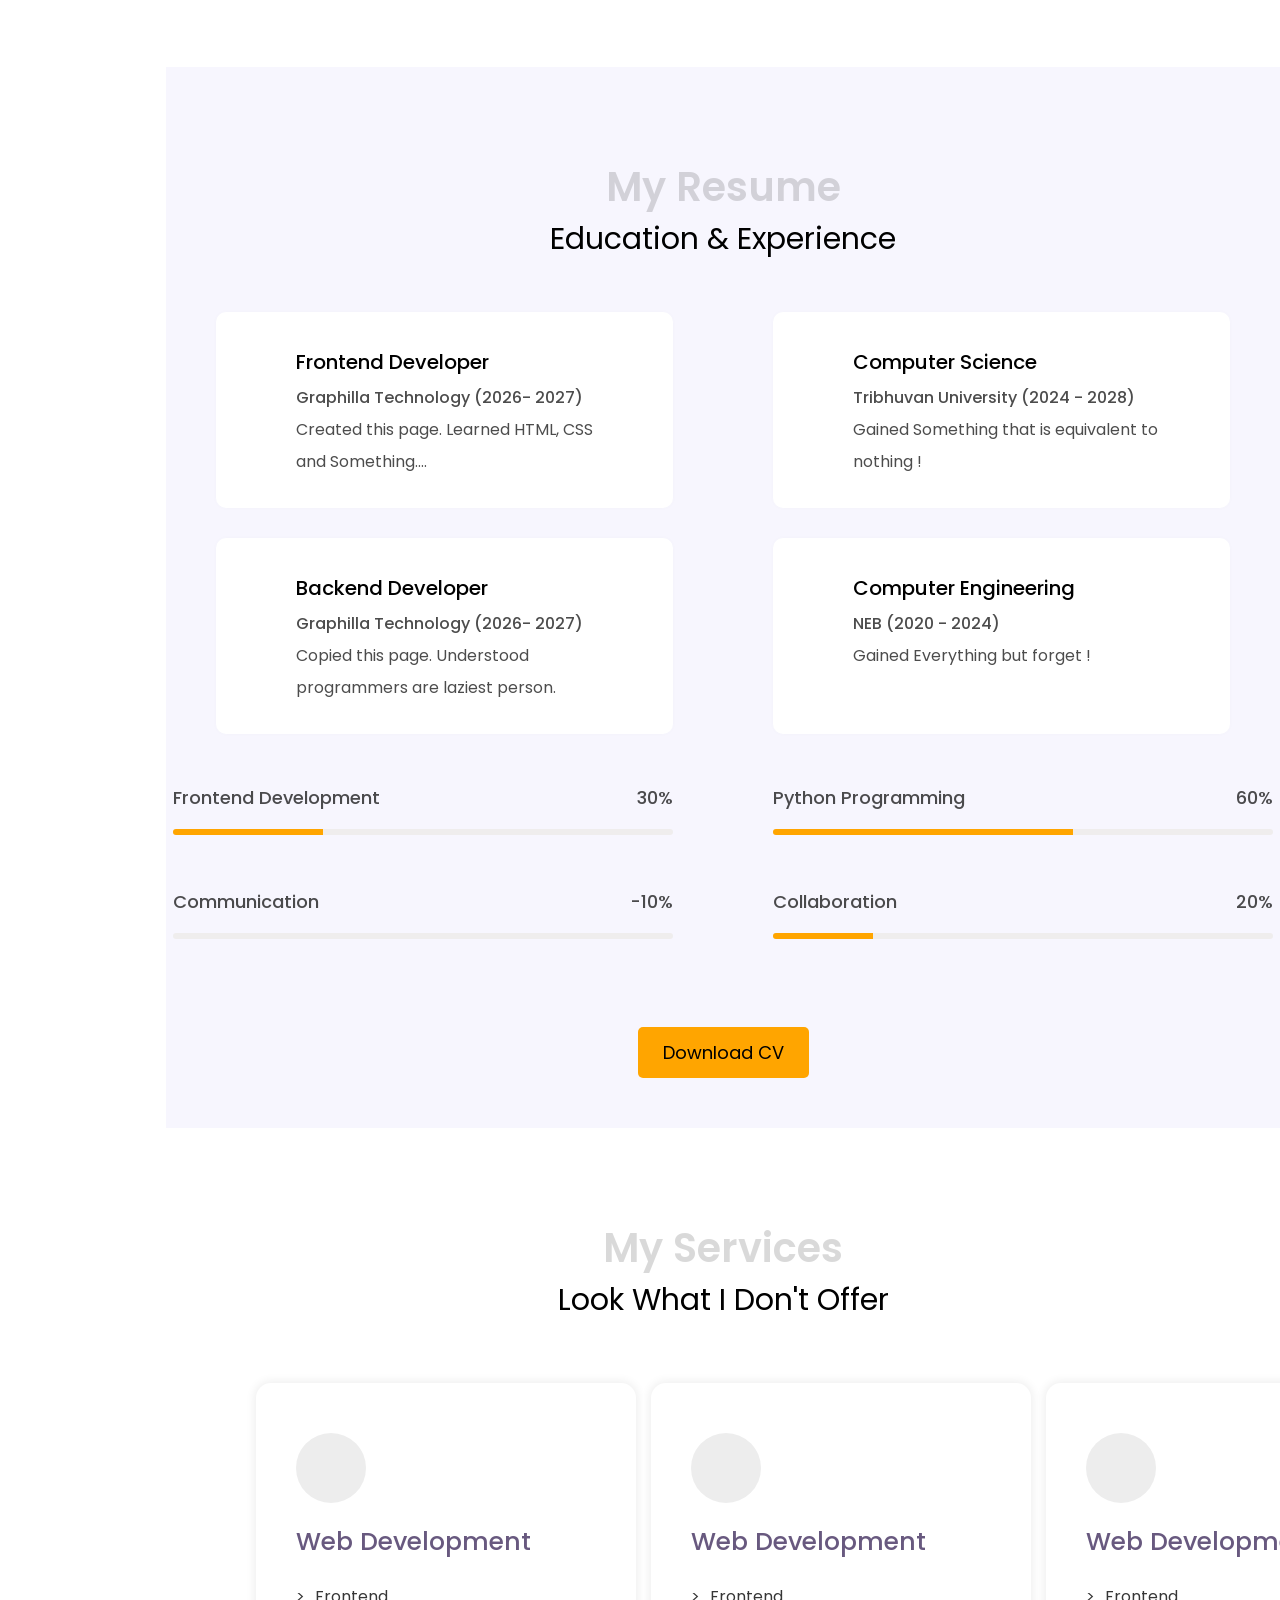
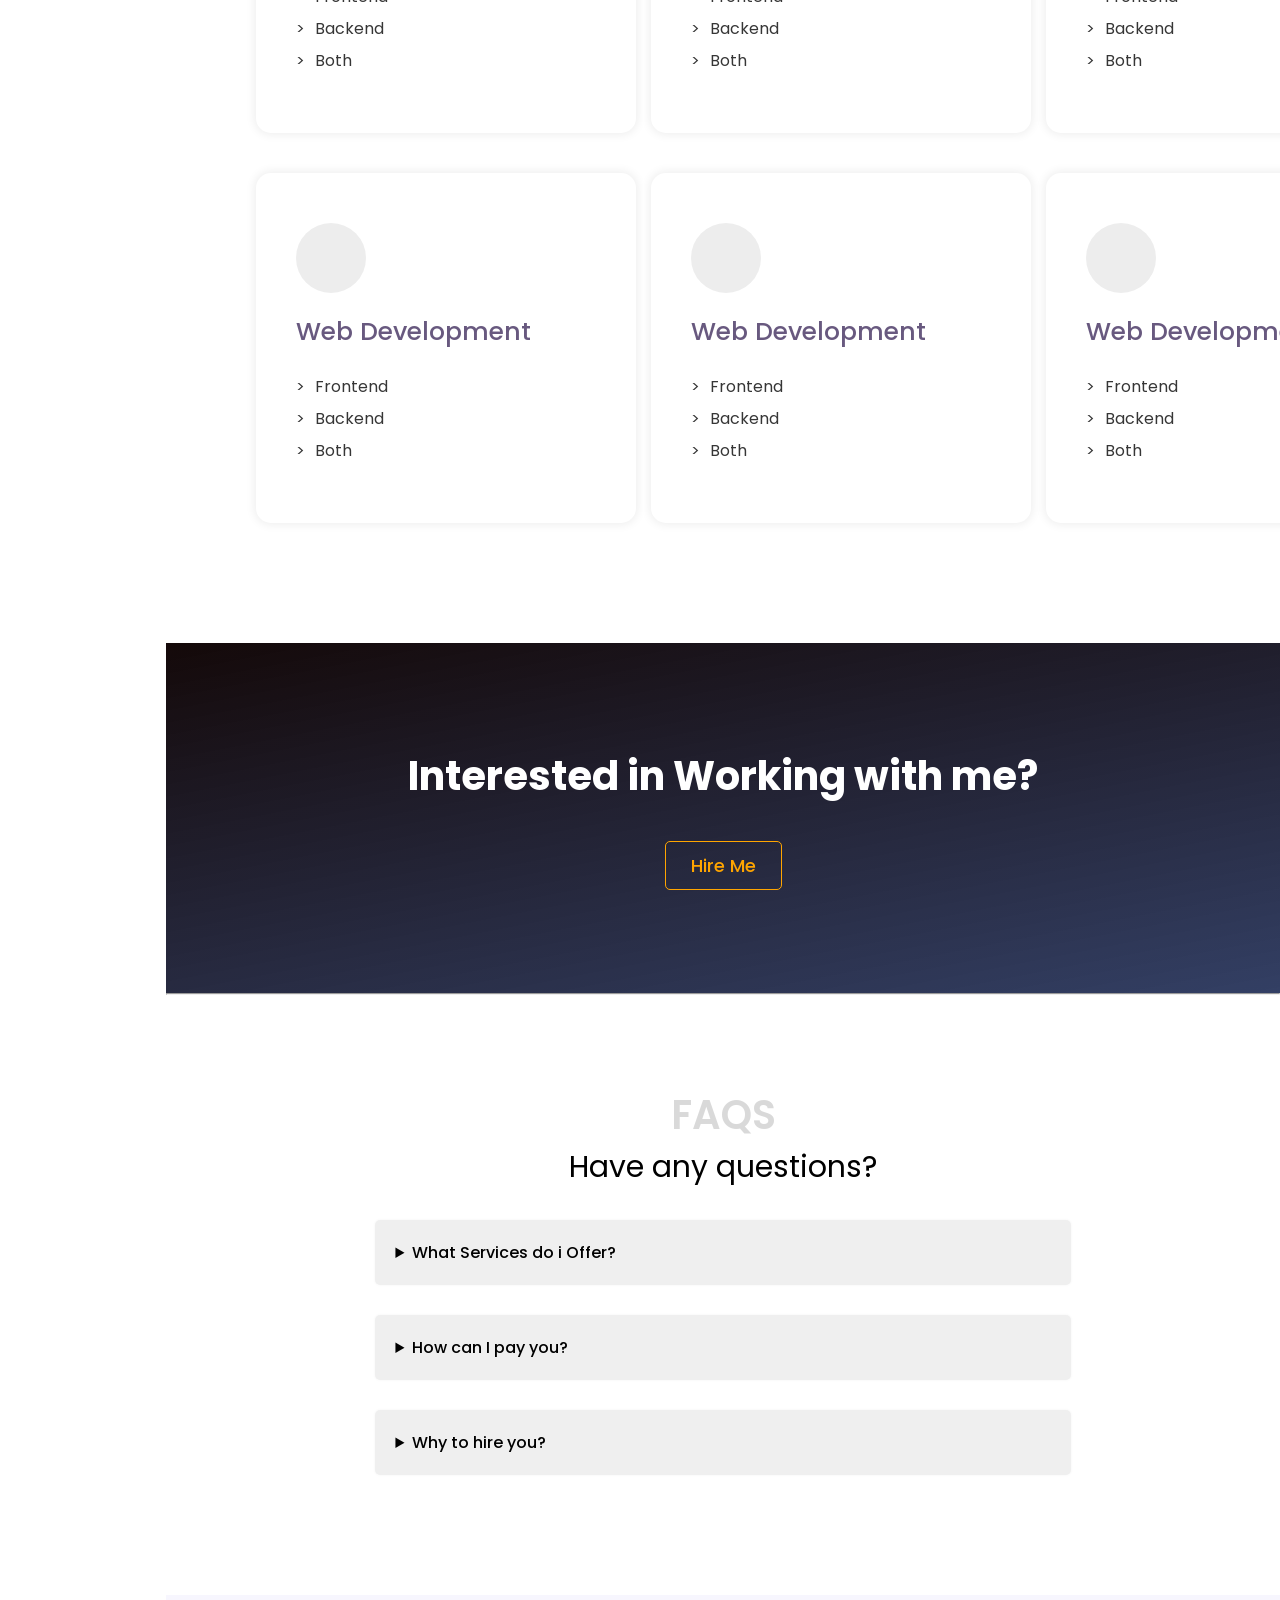
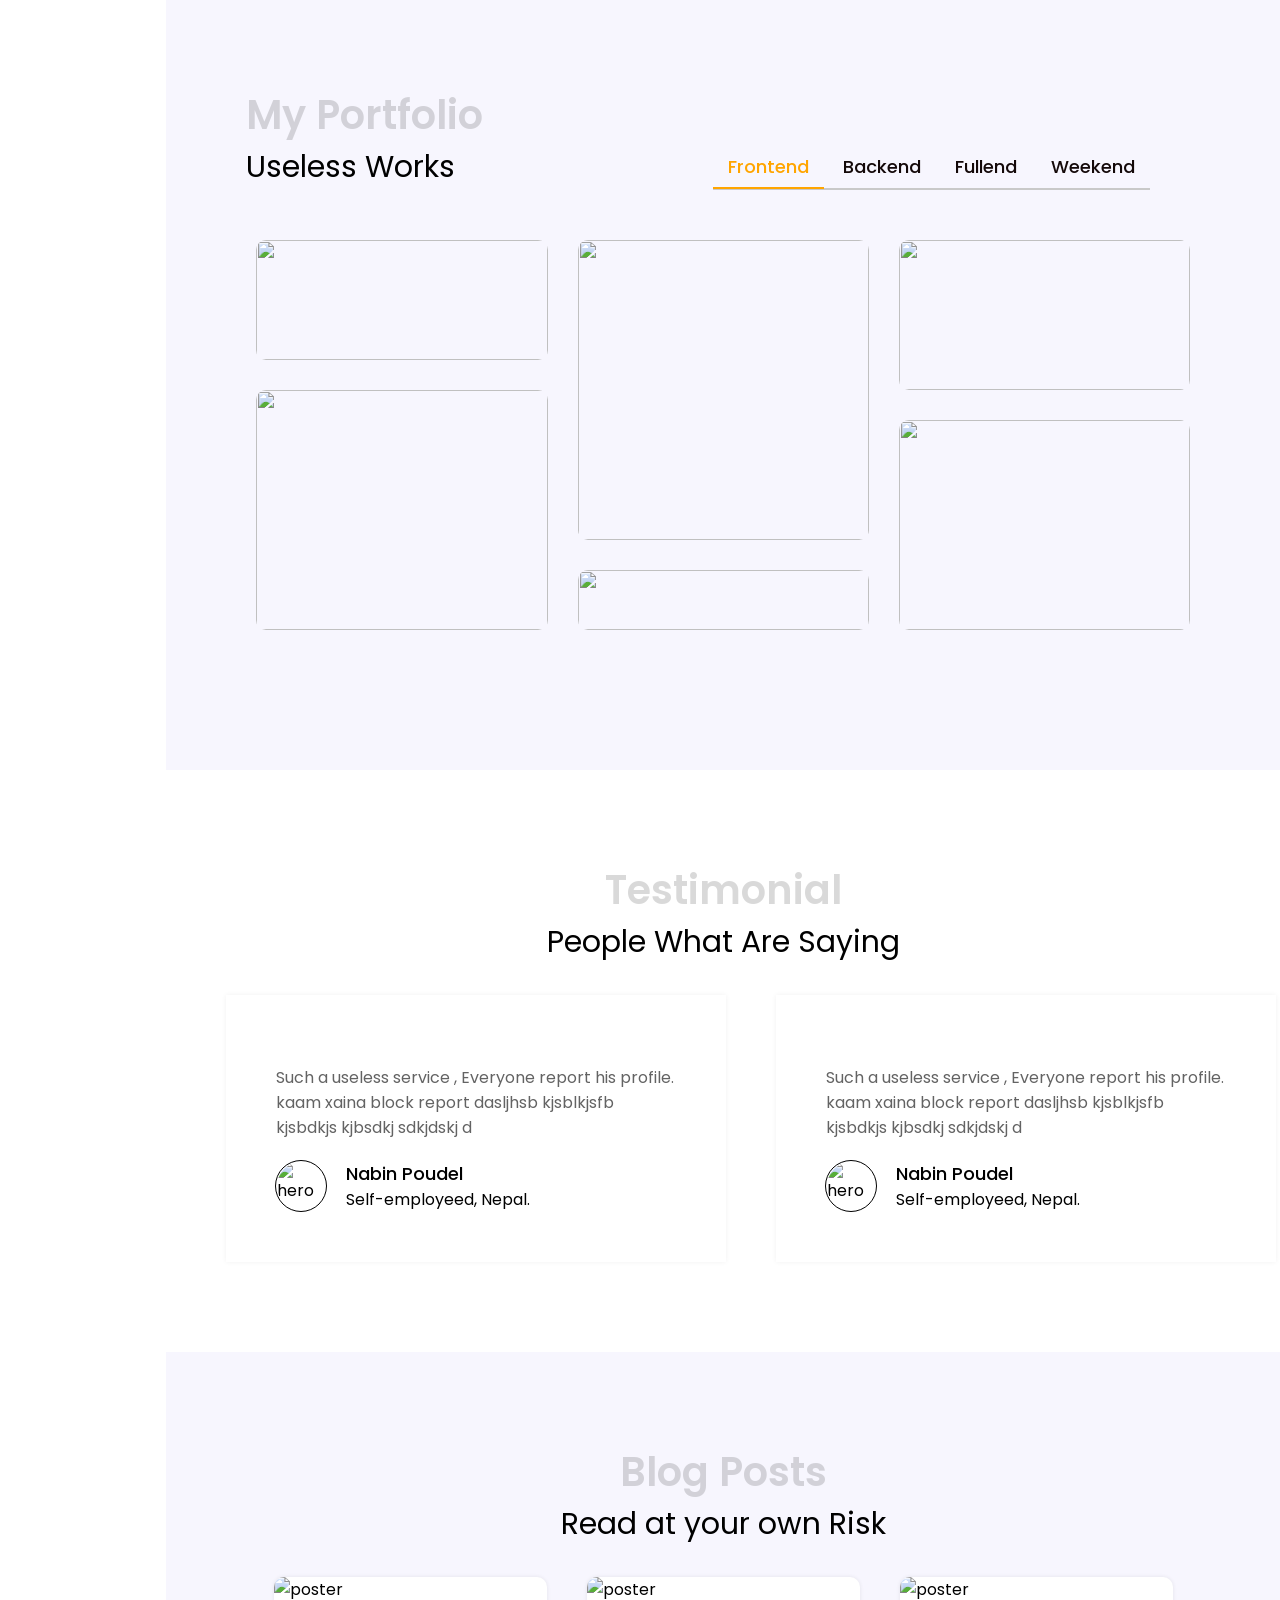
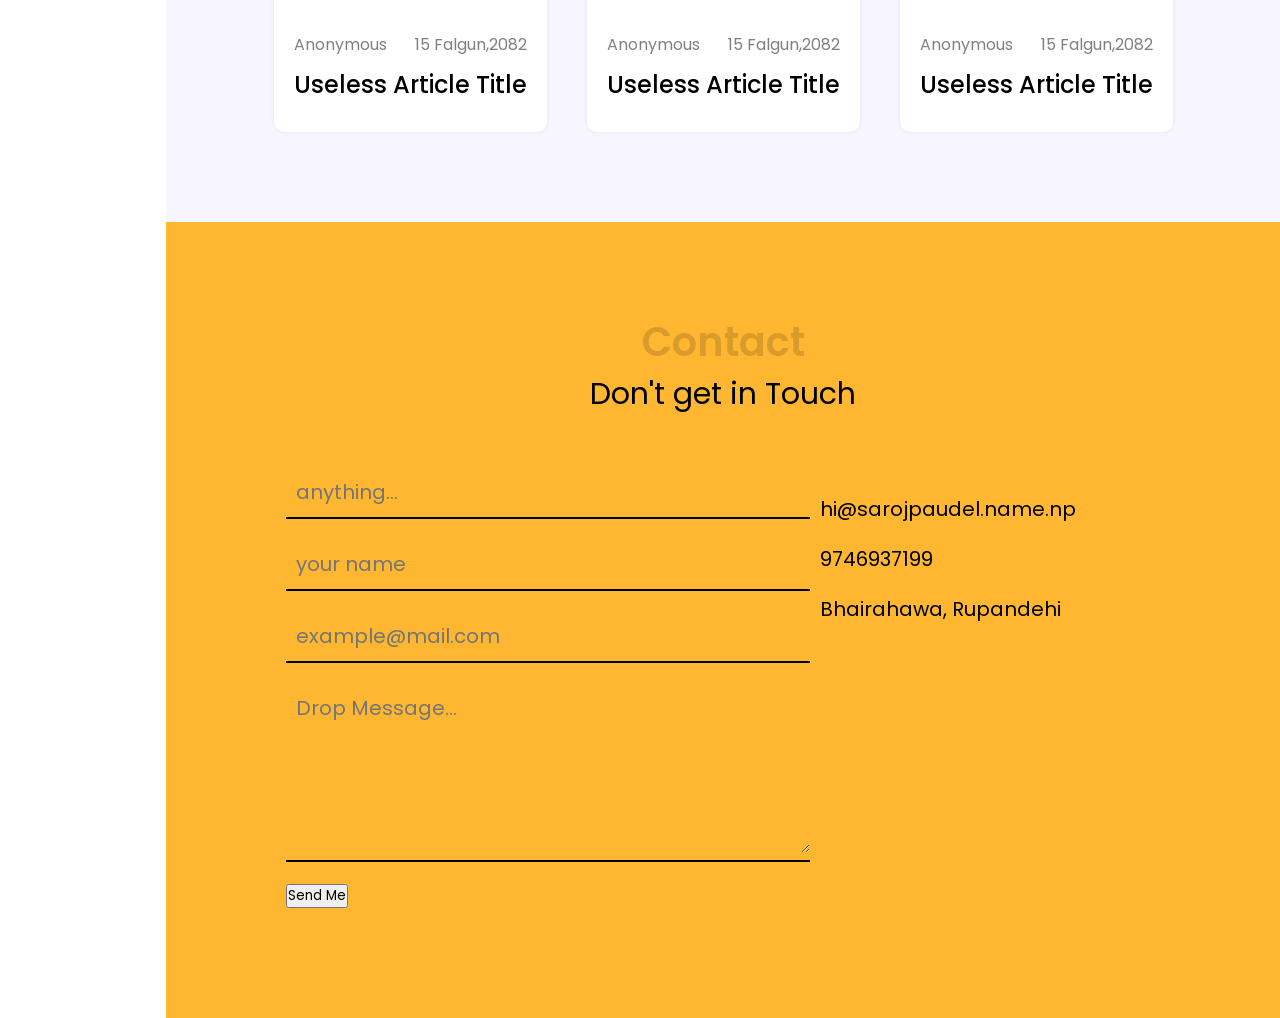
==== commit a0575c91: "style the page" ====
--- a/task001.html
+++ b/task001.html
@@ -351,7 +351,9 @@
 
         /* resume section: start  */
 
-        #resume {
+        #resume,
+        #portfolio,
+        #blog {
             background-color: rgba(175, 165, 239, 0.1);
         }
 
@@ -628,6 +630,323 @@
         }
 
         /* faq section: end  */
+
+        /* portfolio section: start  */
+
+        .portfolio-container {
+            padding: 90px 80px;
+        }
+
+        .portfolio-top {
+            display: flex;
+            justify-content: space-between;
+            align-items: flex-end;
+        }
+
+        .portfolio-menu {
+            border-bottom: 2px solid rgb(201, 201, 201);
+            margin-right: 50px;
+            padding: 8px 0;
+        }
+
+        .portfolio-menu a {
+            text-decoration: none;
+            color: #140909;
+            font-weight: 500;
+            font-size: 18px;
+            padding: 10px 15px;
+        }
+
+        .portfolio-menu a:hover {
+            color: orange;
+        }
+
+        .portfolio-menu a.active {
+            color: orange;
+            position: relative;
+        }
+
+        .portfolio-menu a.active::after {
+            content: '';
+            display: block;
+            position: absolute;
+            width: 100%;
+            height: 2px;
+            left: 0;
+            bottom: 0;
+            background-color: orange;
+        }
+
+
+        .portfolio-gallery {
+            margin: 40px 0;
+            display: grid;
+            grid-template-columns: 1fr 1fr 1fr;
+            padding: 10px;
+            gap: 30px;
+        }
+
+        .portfolio-gallery-box {
+            border-radius: 10px;
+            overflow: hidden;
+            margin: 0;
+            object-fit: contain;
+            position: relative;
+            cursor: pointer;
+            transition: .5s ease-in-out;
+
+        }
+
+        .portfolio-gallery-box:hover img {
+            scale: 1.2;
+        }
+
+        .portfolio-gallery-box:hover .card-details {
+            opacity: 1;
+            visibility: visible;
+
+        }
+
+        .portfolio-gallery-box img {
+            height: 100%;
+            width: 100%;
+            transition: .3s ease-in-out;
+        }
+
+
+        .card-details {
+            display: flex;
+            visibility: hidden;
+            opacity: 0;
+            position: absolute;
+            width: 100%;
+            height: 100%;
+            left: 0;
+            top: 0;
+            background-color: rgba(0, 0, 0, 0.6);
+            justify-content: center;
+            flex-direction: column;
+            color: orange;
+            padding-left: 20px;
+
+            transition: .3s ease-in-out;
+        }
+
+
+        .card-project-title {
+            font-weight: 600;
+        }
+
+        .portfolio-gallery-box:nth-child(1) {
+            grid-row: 1 / span 5;
+        }
+
+        .portfolio-gallery-box:nth-child(2) {
+            grid-row: 1 / span 11;
+        }
+
+        .portfolio-gallery-box:nth-child(3) {
+            grid-row: 1 / span 6;
+        }
+
+        .portfolio-gallery-box:nth-child(4) {
+            grid-row: 6 / span 9;
+        }
+
+        .portfolio-gallery-box:nth-child(5) {
+            grid-row: 12 / span 3;
+        }
+
+        .portfolio-gallery-box:nth-child(6) {
+            grid-row: 7 / span 8;
+        }
+
+
+
+
+
+        /* portfolio section: end  */
+
+        /* testimonial secction: start  */
+        .testimonial-container {
+            padding: 90px 60px;
+            display: flex;
+            flex-direction: column;
+
+        }
+
+        .testimonial-container header {
+            text-align: center;
+            margin-bottom: 30px;
+        }
+
+        .user-reviews {
+            /* overflow-x: scroll; */
+            display: flex;
+            align-items: center;
+            gap: 50px;
+            justify-content: space-evenly;
+        }
+
+        .user-review-box {
+            max-width: 600px;
+            min-width: 500px;
+            padding: 50px;
+            box-shadow: 0 0 5px 0px rgba(0, 0, 0, 0.057);
+            display: flex;
+            gap: 20px;
+            flex-direction: column;
+            /* line-height: 2; */
+        }
+
+        .review-text {
+            color: rgb(99, 99, 99);
+        }
+
+        .user-profile {
+            display: flex;
+            gap: 20px;
+            align-items: center;
+        }
+
+        .user-name {
+            font-weight: 500;
+            font-size: 18px;
+        }
+
+        .user-photo {
+            border-radius: 100%;
+            border: 1px solid rgb(255, 255, 255);
+            outline: 1px solid black;
+            height: 50px;
+            width: 50px;
+            overflow: hidden;
+        }
+
+        .user-photo img {
+            width: 100%;
+            height: 100%;
+        }
+
+        .user-review-box .icon {
+            font-size: 50px;
+            text-align: center;
+            color: orange;
+        }
+
+        /* testimonial section: end  */
+
+
+        /* blog section: start  */
+
+
+        .blog-container {
+            padding: 90px 60px;
+            display: flex;
+            flex-direction: column;
+
+        }
+
+        .blog-container header {
+            text-align: center;
+            margin-bottom: 30px;
+        }
+
+
+        .blog-posts {
+            display: flex;
+            align-items: center;
+            justify-content: center;
+            gap: 40px;
+
+        }
+
+        .blog-post-box {
+
+            border-radius: 10px;
+            overflow: hidden;
+            background-color: white;
+            box-shadow: 0 0 4px 0 rgba(0, 0, 0, 0.082);
+        }
+
+        .post-details {
+            padding: 30px 20px;
+        }
+
+        .blog-post-meta {
+            color: gray;
+            display: flex;
+            justify-content: space-between;
+
+        }
+
+        .blog-post-title {
+            font-weight: 500;
+            margin-top: 10px;
+        }
+
+        /* blog section: end  */
+
+        /* contact section: start */
+
+        #contact {
+            background-color: rgb(255, 183, 49);
+        }
+
+        .contact-container {
+            padding: 90px 60px;
+            display: flex;
+            flex-direction: column;
+
+        }
+
+        .contact-container header {
+            text-align: center;
+            margin-bottom: 30px;
+        }
+
+        .contact-box {
+            padding: 20px 60px;
+            display: flex;
+            align-items: center;
+            justify-content: space-between;
+        }
+
+        .contact-form {
+            width: 60%;
+        }
+
+        .contact-form .input-group {
+
+            margin-bottom: 20px;
+            border-bottom: 2px solid black;
+        }
+
+        .contact-form input,
+        textarea {
+            width: 100%;
+            border: none;
+            background-color: transparent;
+            font-size: 20px;
+            padding: 10px;
+            outline: none;
+        }
+
+
+        .contact-details address {
+            font-size: 20px;
+            font-style: normal;
+        }
+
+        .contact-details address p {
+            margin-bottom: 20px;
+        }
+
+        .contact-details address p i {
+            margin-right: 10px;
+        }
+
+        /* contact section: end  */
     </style>
 
 </head>
@@ -989,168 +1308,223 @@
                 </div>
             </section>
             <!-- faq section: end -->
-            <hr>
+
             <!-- portfolio section: begin -->
             <section id="portfolio">
-                <div class="container">
-                    <div class="upper">
-                        <div class="textual">
-                            <header>
-                                <h1>My Portfolio</h1>
-                                <h3>Useless Works</h3>
-                            </header>
-                        </div>
-                        <menu>
-                            <a href="">Frontend</a>
+                <div class="portfolio-container">
+                    <div class="portfolio-top">
+                        <header>
+                            <h1>My Portfolio</h1>
+                            <h3>Useless Works</h3>
+                        </header>
+                        <menu class="portfolio-menu">
+                            <a href="" class="active">Frontend</a>
                             <a href="">Backend</a>
                             <a href="">Fullend</a>
                             <a href="">Weekend</a>
-
                         </menu>
                     </div>
-                    <div class="grid-box">
-                        <div class="box">
-                            <img src="https://placehold.co/300x400" alt="">
-                        </div>
-                        <div class="box">
-                            <img src="https://placehold.co/400x300" alt="">
-                        </div>
-                        <div class="box">
-                            <img src="https://placehold.co/200" alt="">
+                    <div class="portfolio-gallery">
+                        <div class="portfolio-gallery-box">
+                            <img src="https://picsum.photos/360/250" alt="">
+                            <div class="card-details">
+                                <div class="card-project-category">Category</div>
+                                <div class="card-project-title">Project Title</div>
+                            </div>
+                        </div>
+                        <div class="portfolio-gallery-box">
+                            <img src="https://picsum.photos/360/550" alt="">
+                            <div class="card-details">
+                                <div class="card-project-category">Category</div>
+                                <div class="card-project-title">Project Title</div>
+                            </div>
+                        </div>
+                        <div class="portfolio-gallery-box">
+                            <img src="https://picsum.photos/360/300" alt="">
+                            <div class="card-details">
+                                <div class="card-project-category">Category</div>
+                                <div class="card-project-title">Project Title</div>
+                            </div>
+                        </div>
+                        <div class="portfolio-gallery-box">
+                            <img src="https://picsum.photos/360/450" alt="">
+                            <div class="card-details">
+                                <div class="card-project-category">Category</div>
+                                <div class="card-project-title">Project Title</div>
+                            </div>
+                        </div>
+                        <div class="portfolio-gallery-box">
+                            <img src="https://picsum.photos/360/150" alt="">
+                            <div class="card-details">
+                                <div class="card-project-category">Category</div>
+                                <div class="card-project-title">Project Title</div>
+                            </div>
+                        </div>
+                        <div class="portfolio-gallery-box">
+                            <img src="https://picsum.photos/360/400" alt="">
+                            <div class="card-details">
+                                <div class="card-project-category">Category</div>
+                                <div class="card-project-title">Project Title</div>
+                            </div>
                         </div>
                     </div>
                 </div>
             </section>
             <!-- portfolio section: end -->
-            <hr>
             <!-- testimonial section: begin -->
             <section id="testimonial">
-                <div class="container">
+                <div class="testimonial-container">
                     <header>
                         <h1>Testimonial</h1>
-                        <h3>People what are saying</h3>
+                        <h3>People What Are Saying</h3>
                     </header>
-                    <div class="reviews">
-                        <div class="review">
-                            <p>&quot;</p>
-                            <p>Such a useless service , Everyone report his profile.</p>
-                            <div class="profile">
-                                <img src="https://placehold.co/30" alt="hero">
-                                <div class="name">
-                                    <p><b>Someone</b></p>
-                                    <p>Unemployeed, Nepal</p>
+                    <div class="user-reviews">
+                        <div class="user-review-box">
+                            <div class="icon">
+
+                                <i class="fa-solid fa-quote-left"></i>
+                            </div>
+                            <p class="review-text">Such a useless service , Everyone report his profile. kaam xaina
+                                block report dasljhsb kjsblkjsfb kjsbdkjs kjbsdkj sdkjdskj d</p>
+                            <div class="user-profile">
+                                <div class="user-photo">
+                                    <img src="https://picsum.photos/50" alt="hero">
+
                                 </div>
-                            </div>
-                        </div>
-
-                        <div class="review">
-                            <p>&quot;</p>
-                            <p>Such a useless service , Everyone report his profile.</p>
-                            <div class="profile">
-                                <img src="https://placehold.co/30" alt="hero">
-                                <div class="name">
-                                    <p><b>Someone</b></p>
-                                    <p>Unemployeed, Nepal</p>
+                                <div class="user-details">
+                                    <p class="user-name">Nabin Poudel</p>
+                                    <p class="user-position">Self-employeed, Nepal.
+
+                                    </p>
                                 </div>
                             </div>
                         </div>
+                        <div class="user-review-box">
+                            <div class="icon">
+
+                                <i class="fa-solid fa-quote-left"></i>
+                            </div>
+                            <p class="review-text">Such a useless service , Everyone report his profile. kaam xaina
+                                block report dasljhsb kjsblkjsfb kjsbdkjs kjbsdkj sdkjdskj d</p>
+                            <div class="user-profile">
+                                <div class="user-photo">
+                                    <img src="https://picsum.photos/50" alt="hero">
+
+                                </div>
+                                <div class="user-details">
+                                    <p class="user-name">Nabin Poudel</p>
+                                    <p class="user-position">Self-employeed, Nepal.
+
+                                    </p>
+                                </div>
+                            </div>
+                        </div>
+
+
+
 
                     </div>
                 </div>
             </section>
             <!-- testimonial section: end -->
-            <hr>
+
             <!-- blog section: begin -->
             <section id="blog">
-                <div class="container">
+                <div class="blog-container">
                     <header>
                         <h1>Blog Posts</h1>
                         <h3>Read at your own Risk</h3>
                     </header>
 
-                    <div class="posts">
-                        <div class="post">
-                            <img src="https://placehold.co/250" alt="poster">
-                            <div class="meta">
-                                <div class="author">
-                                    <p>Anonymous</p>
-                                    <p>15 Falgun,2082</p>
+                    <div class="blog-posts">
+                        <div class="blog-post-box">
+                            <img src="https://picsum.photos/350/300" alt="poster">
+                            <div class="post-details">
+                                <div class="blog-post-meta">
+                                    <p class="blog-author"><i class="fa-solid fa-user"></i>Anonymous</p>
+                                    <p class="blog-date"><i class="fa-regular fa-clock"></i>15 Falgun,2082</p>
                                 </div>
-                                <h2>Useless Article Title</h2>
-                            </div>
-                        </div>
-
-                        <div class="post">
-                            <img src="https://placehold.co/250" alt="poster">
-                            <div class="meta">
-                                <div class="author">
-                                    <p>Anonymous</p>
-                                    <p>15 Falgun,2082</p>
+                                <h2 class="blog-post-title">Useless Article Title</h2>
+                            </div>
+                        </div>
+
+
+                        <div class="blog-post-box">
+                            <img src="https://picsum.photos/350/300" alt="poster">
+                            <div class="post-details">
+                                <div class="blog-post-meta">
+                                    <p class="blog-author"><i class="fa-solid fa-user"></i>Anonymous</p>
+                                    <p class="blog-date"><i class="fa-regular fa-clock"></i>15 Falgun,2082</p>
                                 </div>
-                                <h2>Useless Article Title</h2>
-                            </div>
-                        </div>
-
-                        <div class="post">
-                            <img src="https://placehold.co/250" alt="poster">
-                            <div class="meta">
-                                <div class="author">
-                                    <p>Anonymous</p>
-                                    <p>15 Falgun,2082</p>
+                                <h2 class="blog-post-title">Useless Article Title</h2>
+                            </div>
+                        </div>
+
+
+                        <div class="blog-post-box">
+                            <img src="https://picsum.photos/350/300" alt="poster">
+                            <div class="post-details">
+                                <div class="blog-post-meta">
+                                    <p class="blog-author"><i class="fa-solid fa-user"></i>Anonymous</p>
+                                    <p class="blog-date"><i class="fa-regular fa-clock"></i>15 Falgun,2082</p>
                                 </div>
-                                <h2>Useless Article Title</h2>
+                                <h2 class="blog-post-title">Useless Article Title</h2>
                             </div>
                         </div>
                     </div>
                 </div>
             </section>
             <!-- blog section: end -->
-            <hr>
+
             <!-- contact section: begin -->
             <section id="contact">
-                <div class="container">
+                <div class="contact-container">
                     <header>
                         <h1>Contact</h1>
                         <h3>Don't get in Touch</h3>
                     </header>
 
-                    <div class="left">
-                        <form action="">
-                            <div class="inp-group">
-                                <label for="subject">Subject</label>
+                    <div class="contact-box">
+
+
+                        <form action="" class="contact-form">
+                            <div class="input-group">
                                 <input type="text" placeholder="anything..." id="subject" required>
                             </div>
 
-                            <div class="inp-group">
-                                <label for="uname">Full Name</label>
+                            <div class="input-group">
                                 <input type="text" placeholder="your name" id="uname" name="uname"
                                     autocapitalize="characters">
                             </div>
-                            <div class="inp-group">
-                                <label for="mail">Email</label>
+                            <div class="input-group">
                                 <input type="email" name="" id="mail" placeholder="example@mail.com" required>
                             </div>
-                            <div class="inp-group">
-                                <label for="message">Message</label>
+                            <div class="input-group">
                                 <textarea name="msg" id="message" placeholder="Drop Message..." rows="5" cols="33"
                                     required></textarea>
                             </div>
-                            <div class="inp-group">
-                                <button type="submit">Send Me</button>
-                            </div>
+
+                            <button type="submit">Send Me</button>
+
                         </form>
+
+                        <div class="contact-details">
+                            <address>
+                                <p><i class="fa-solid fa-envelope"></i> hi@sarojpaudel.name.np</p>
+                                <p><i class="fa-brands fa-whatsapp"></i> 9746937199</p>
+                                <p><i class="fa-solid fa-location-dot"></i> Bhairahawa, Rupandehi</p>
+
+                            </address>
+                            <div class="map">
+                                <iframe
+                                    src="https://www.google.com/maps/embed?pb=!1m18!1m12!1m3!1d3603.320247249892!2d83.44970487553356!3d27.506262776298552!2m3!1f0!2f0!3f0!3m2!1i1024!2i768!4f13.1!3m3!1m2!1s0x39969b13f755b965%3A0x318a207b3da32d40!2sGraphilla%20Technology%20Private%20Limited!5e1!3m2!1sen!2snp!4v1773219843541!5m2!1sen!2snp"
+                                    width="350" height="230" style="border:0;" allowfullscreen="" loading="lazy"
+                                    referrerpolicy="no-referrer-when-downgrade"></iframe>
+                            </div>
+                        </div>
+
                     </div>
-                    <div class="right">
-                        <address>
-                            <p><span>✉️</span> hi@sarojpaudel.name.np</p>
-                            <p><span>💬</span> 9746937199</p>
-                            <p><span>📍</span> Bhairahawa, Rupandehi</p>
-
-                        </address>
-                        <div class="map">
-                            <img src="https://placehold.co/350x180" alt="mappp">
-                        </div>
-                    </div>
+
                 </div>
             </section>
             <!-- contact section: end -->
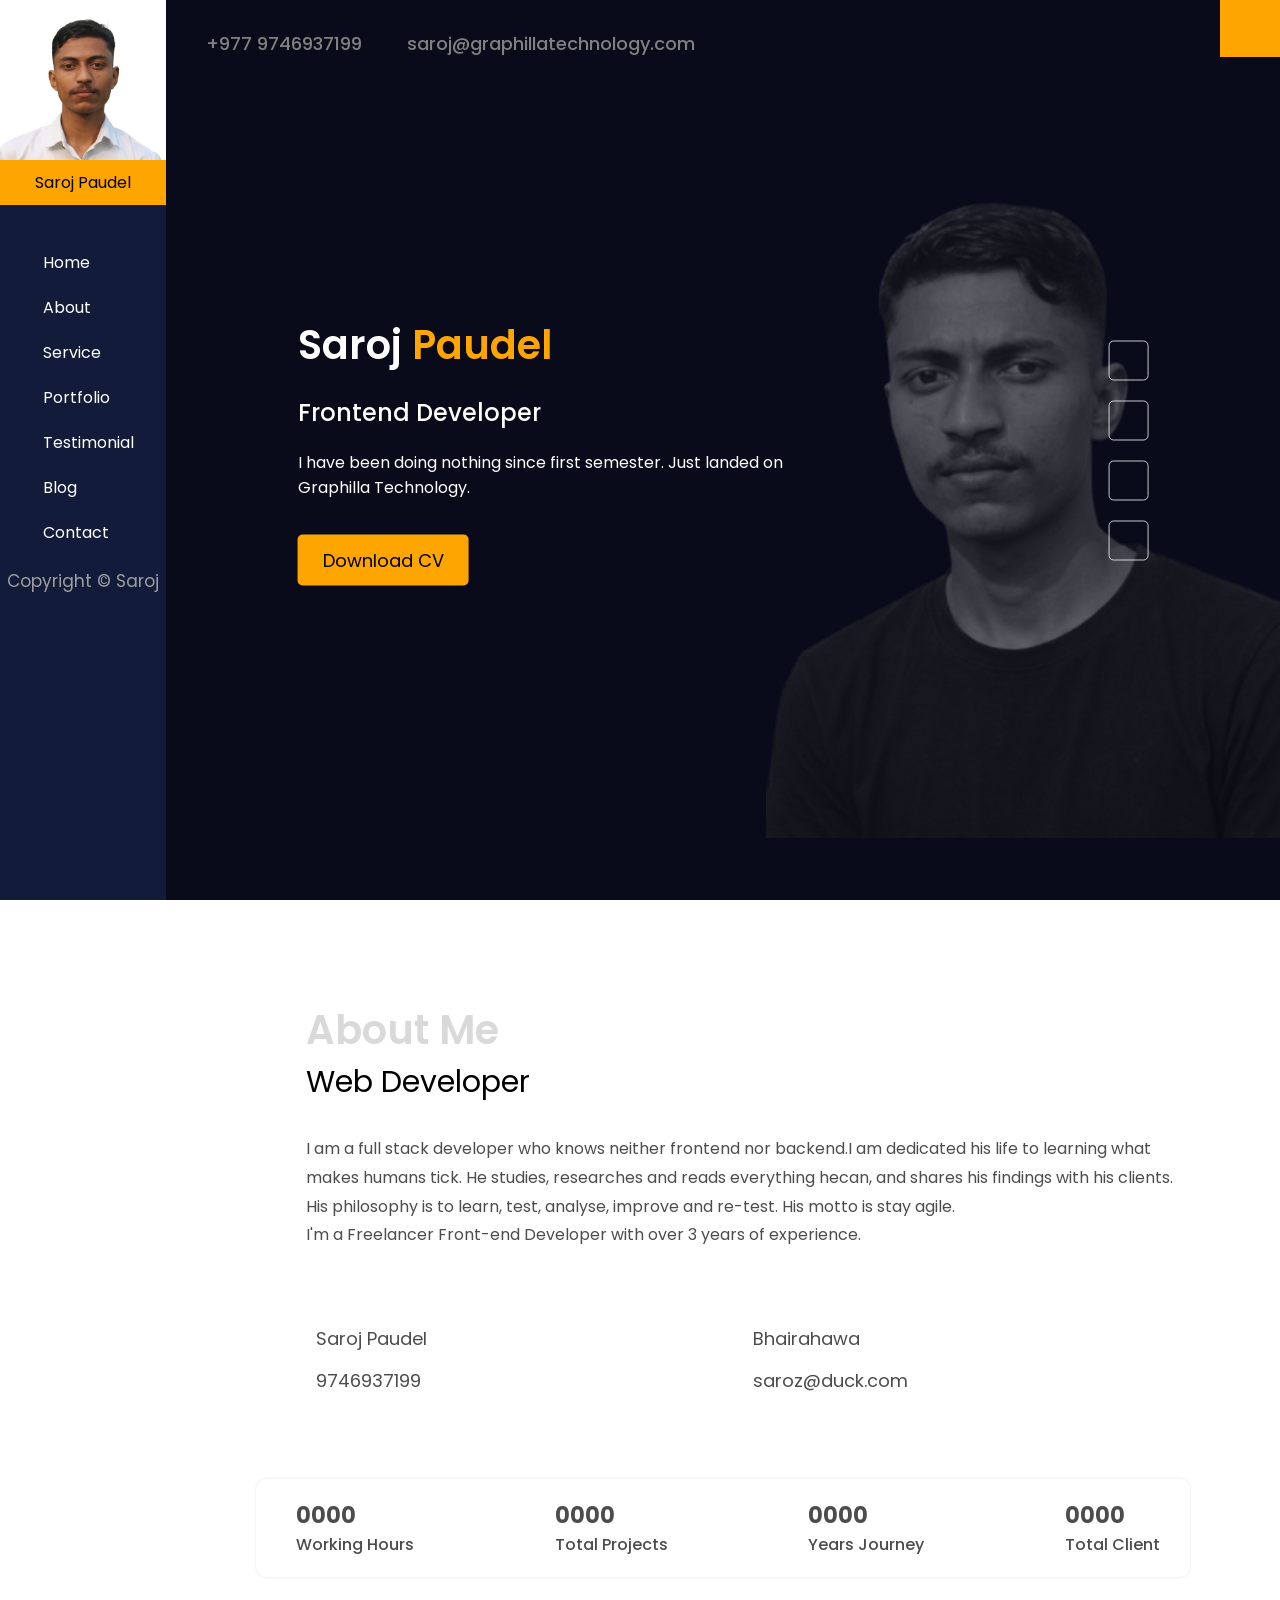
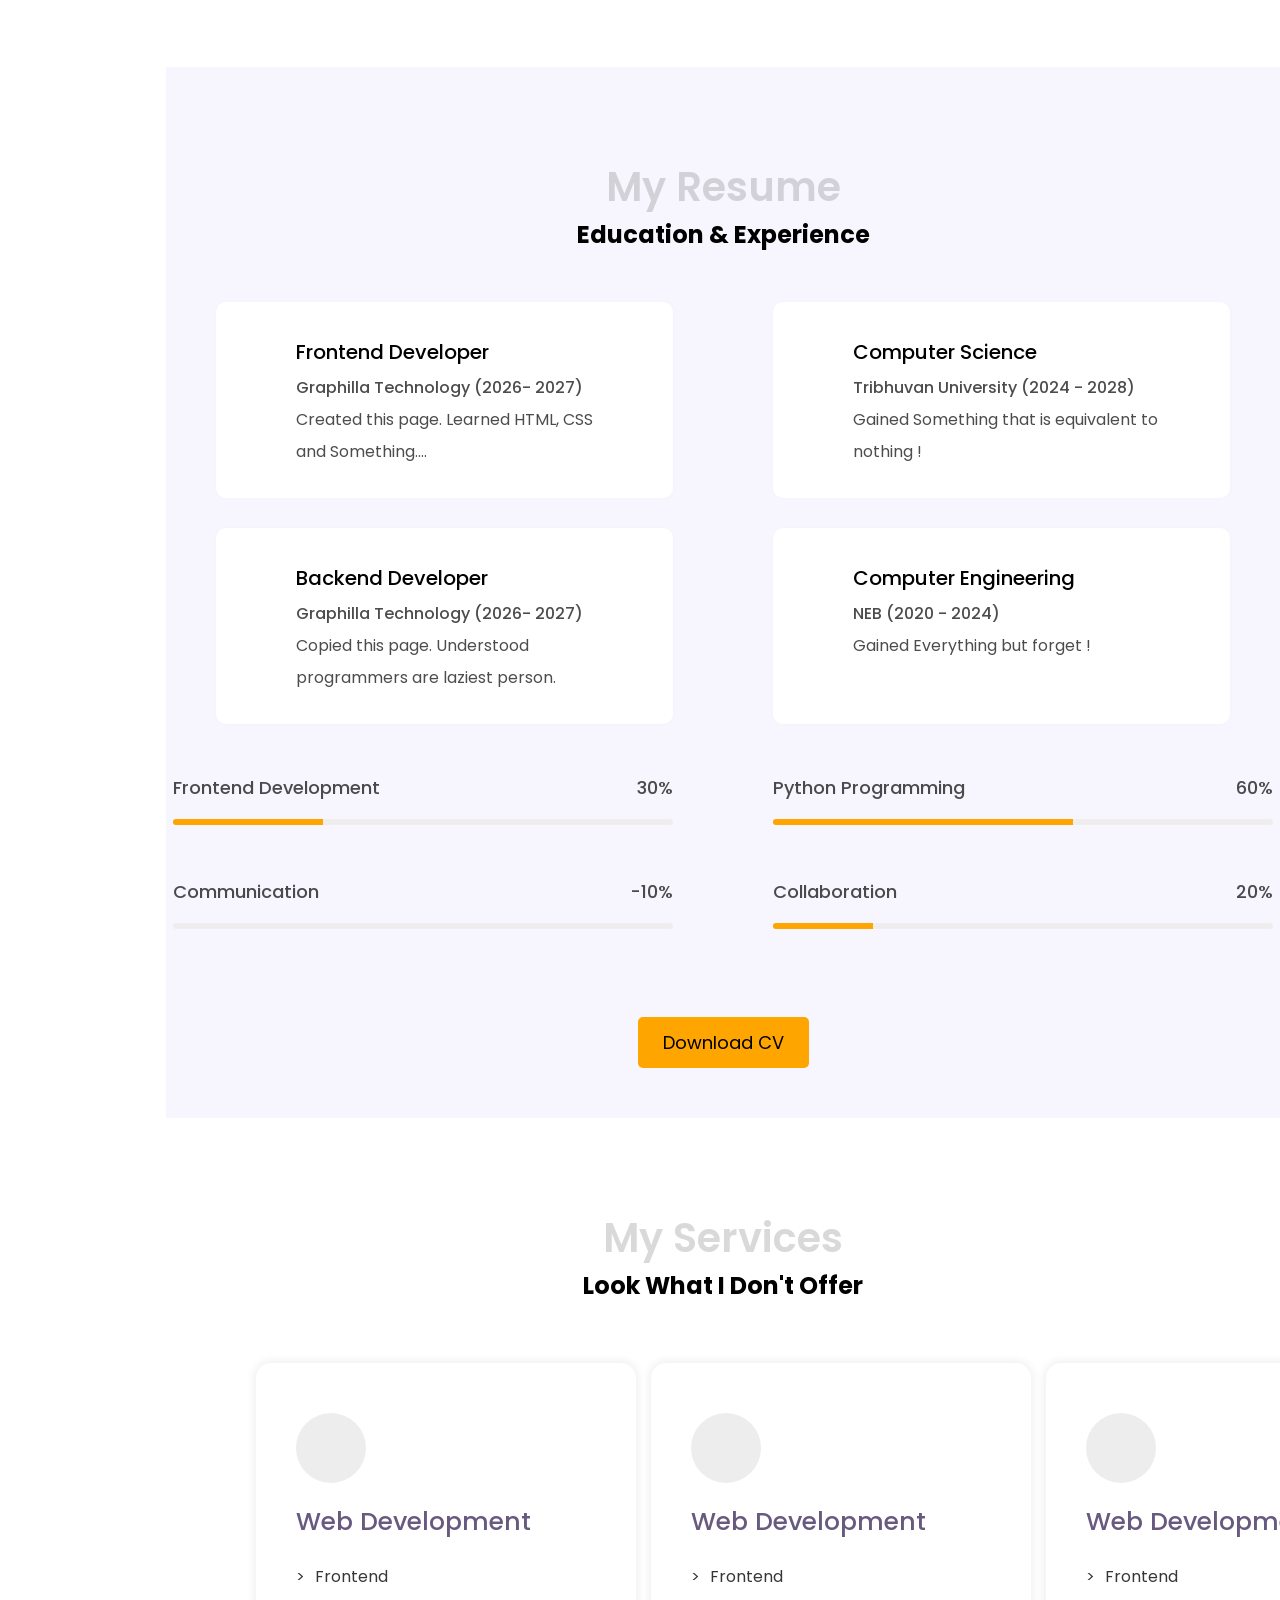
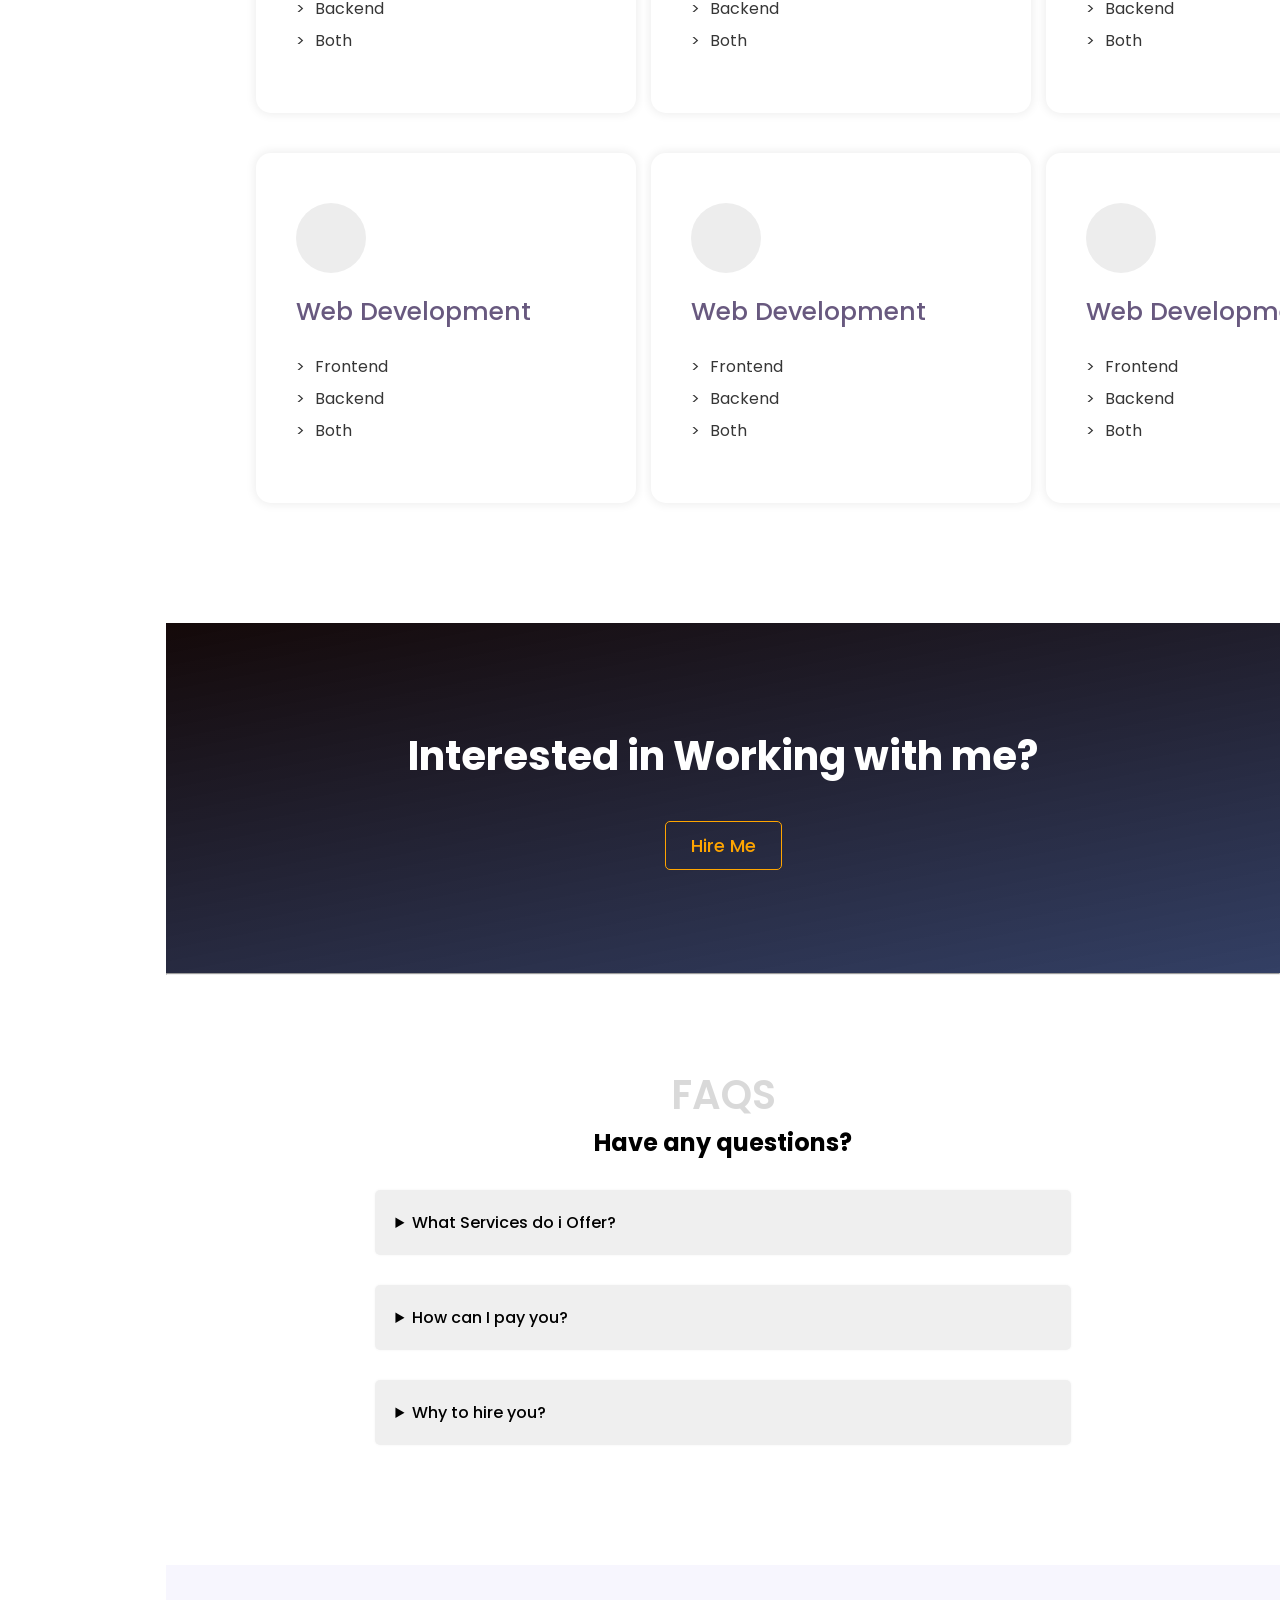
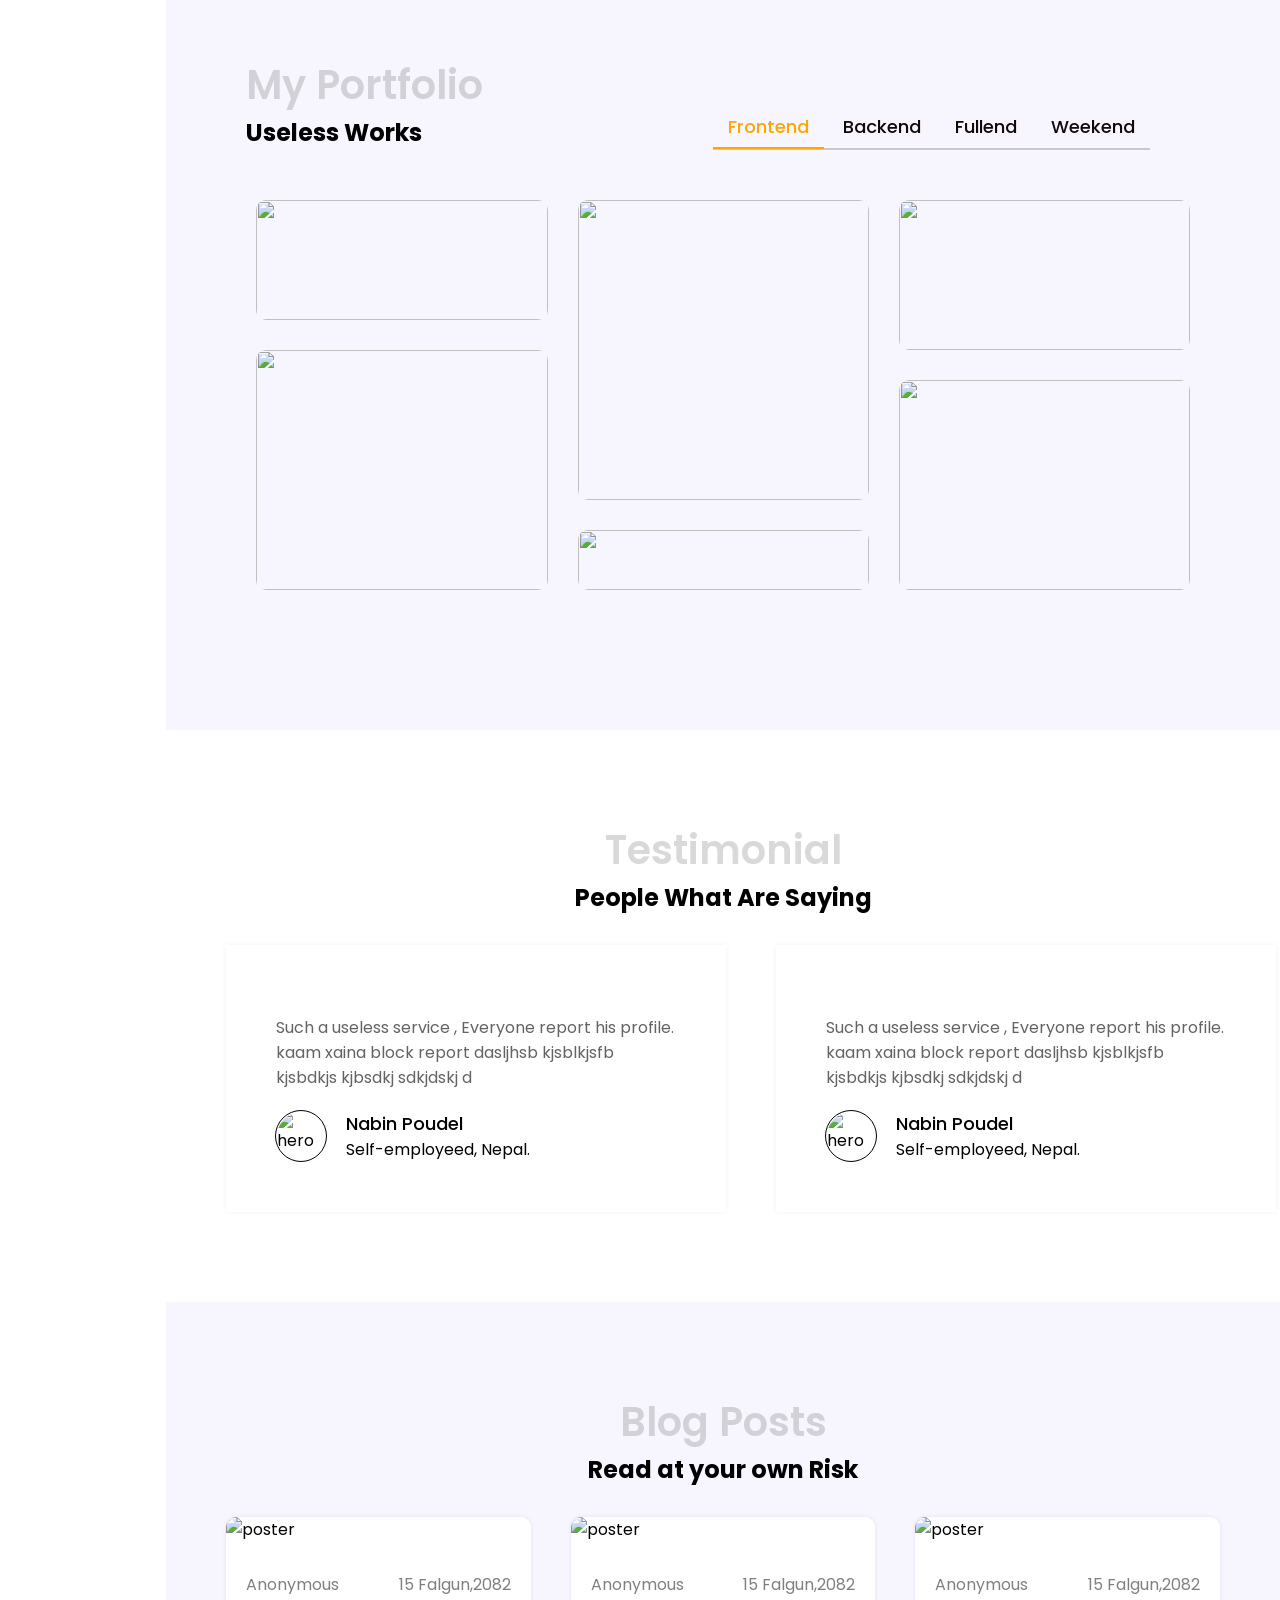
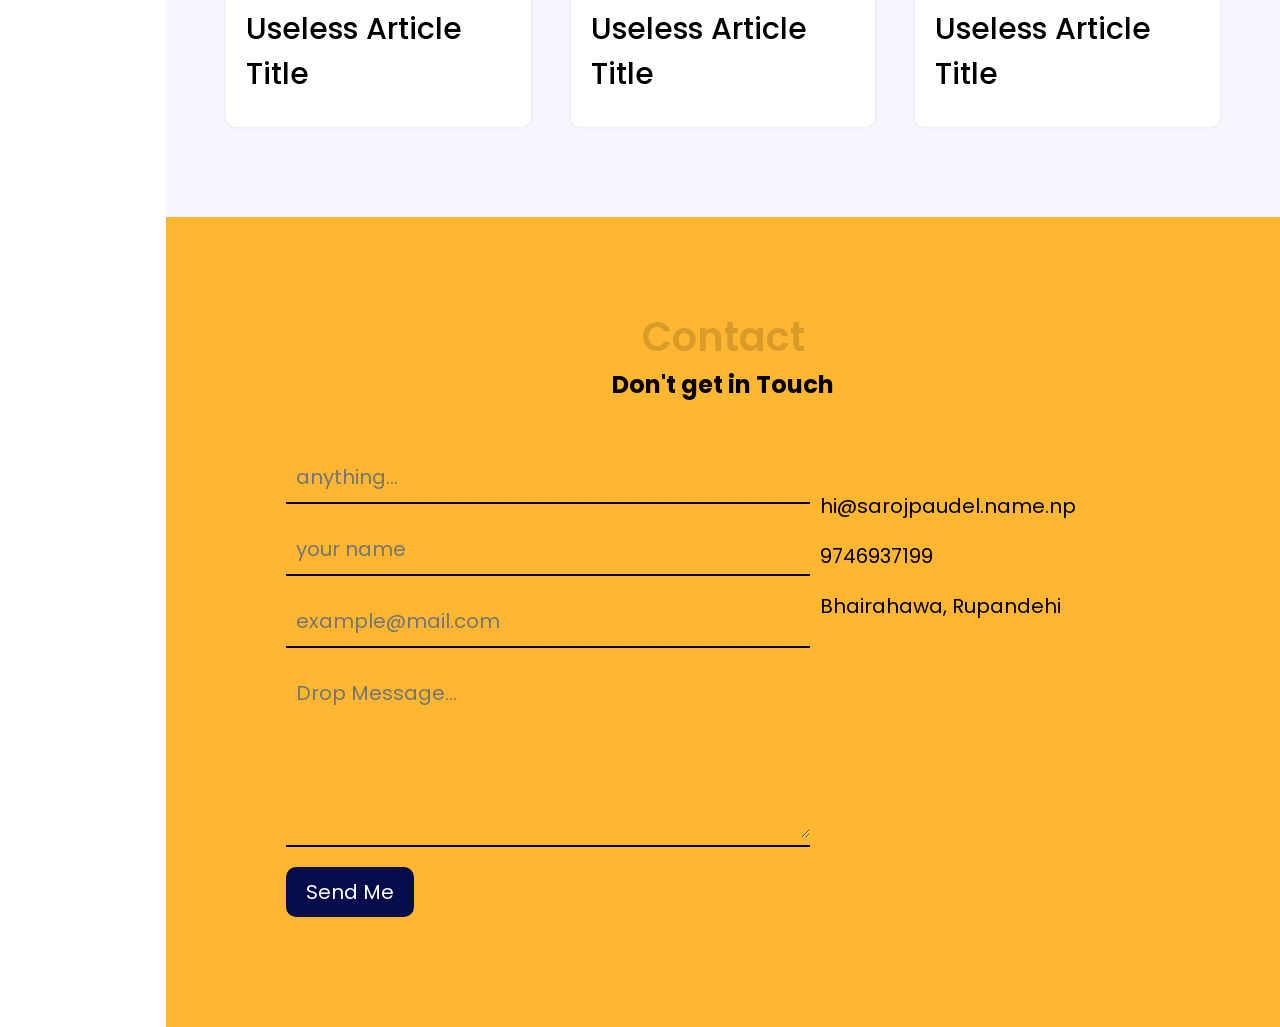
==== commit 0f333cf7: "fixes some css" ====
--- a/task001.html
+++ b/task001.html
@@ -57,6 +57,7 @@
         .sidebar-image img {
             width: 100%;
             height: 100%;
+            object-fit: cover;
         }
 
         .sidebar-menu {
@@ -582,12 +583,13 @@
             background-color: transparent;
             font-size: 18px;
             font-weight: 500;
+
             cursor: pointer;
             transition: .3s ease-in-out;
         }
 
         .cta-button:hover {
-            scale: 1.08;
+            padding: 12px 30px;
         }
 
         /* cta section: end  */
@@ -862,7 +864,7 @@
         }
 
         .blog-post-box {
-
+cursor: pointer;
             border-radius: 10px;
             overflow: hidden;
             background-color: white;
@@ -944,6 +946,17 @@
 
         .contact-details address p i {
             margin-right: 10px;
+        }
+
+        .contact-form button{
+            padding: 10px 20px;
+            font-size: 20px;
+            font-weight: 400;
+            cursor: pointer;
+            color: white;
+            border: none;
+            border-radius: 10px;
+            background-color: rgb(5, 12, 75);
         }
 
         /* contact section: end  */
@@ -999,7 +1012,7 @@
                     <div class="hero-intro">
                         <header>
                             <h1 class="name">Saroj <span class="orange">Paudel</span></h1>
-                            <h3 class="position">Frontend Developer</h3>
+                            <h2 class="position">Frontend Developer</h2>
                         </header>
                         <p class="hero-intro-desc">I have been doing nothing since first semester. Just landed on
                             Graphilla Technology.</p>
@@ -1021,12 +1034,12 @@
                 <div class="about-container">
                     <div class="about-info">
                         <div class="about-image">
-                            <img src="https://rxdtheme.com/html/themetum/wokoya/new-sidebar/img/about-me.png" alt="">
+                            <img src="https://picsum.photos/460/475" alt="">
                         </div>
                         <div class="about-text">
                             <header>
                                 <h1 class="about-title">About Me</h1>
-                                <h3 class="about-position">Web Developer</h3>
+                                <h2 class="about-position">Web Developer</h2>
                             </header>
                             <p class="about-desc">I am a full stack developer who knows neither frontend nor backend.I
                                 am dedicated his life to learning what makes humans tick. He studies, researches and
@@ -1096,7 +1109,7 @@
                 <div class="resume-container">
                     <header>
                         <h1>My Resume</h1>
-                        <h3>Education & Experience</h3>
+                        <h2>Education & Experience</h2>
                     </header>
                     <div class="resume-experience">
                         <div class="experience-box">
@@ -1187,7 +1200,7 @@
                 <div class="service-container">
                     <header>
                         <h1>My Services</h1>
-                        <h3>Look What I Don't Offer</h3>
+                        <h2>Look What I Don't Offer</h2>
                     </header>
                     <div class="service-boxes">
                         <div class="service-box">
@@ -1288,7 +1301,7 @@
                 <div class="faq-container">
                     <header>
                         <h1>FAQS</h1>
-                        <h3>Have any questions?</h3>
+                        <h2>Have any questions?</h2>
                     </header>
                     <div class="faq-group">
 
@@ -1315,7 +1328,7 @@
                     <div class="portfolio-top">
                         <header>
                             <h1>My Portfolio</h1>
-                            <h3>Useless Works</h3>
+                            <h2>Useless Works</h2>
                         </header>
                         <menu class="portfolio-menu">
                             <a href="" class="active">Frontend</a>
@@ -1376,7 +1389,7 @@
                 <div class="testimonial-container">
                     <header>
                         <h1>Testimonial</h1>
-                        <h3>People What Are Saying</h3>
+                        <h2>People What Are Saying</h2>
                     </header>
                     <div class="user-reviews">
                         <div class="user-review-box">
@@ -1433,7 +1446,7 @@
                 <div class="blog-container">
                     <header>
                         <h1>Blog Posts</h1>
-                        <h3>Read at your own Risk</h3>
+                        <h2>Read at your own Risk</h2>
                     </header>
 
                     <div class="blog-posts">
@@ -1444,7 +1457,7 @@
                                     <p class="blog-author"><i class="fa-solid fa-user"></i>Anonymous</p>
                                     <p class="blog-date"><i class="fa-regular fa-clock"></i>15 Falgun,2082</p>
                                 </div>
-                                <h2 class="blog-post-title">Useless Article Title</h2>
+                                <h3 class="blog-post-title">Useless Article Title</h3>
                             </div>
                         </div>
 
@@ -1456,7 +1469,7 @@
                                     <p class="blog-author"><i class="fa-solid fa-user"></i>Anonymous</p>
                                     <p class="blog-date"><i class="fa-regular fa-clock"></i>15 Falgun,2082</p>
                                 </div>
-                                <h2 class="blog-post-title">Useless Article Title</h2>
+                                <h3 class="blog-post-title">Useless Article Title</h3>
                             </div>
                         </div>
 
@@ -1468,7 +1481,7 @@
                                     <p class="blog-author"><i class="fa-solid fa-user"></i>Anonymous</p>
                                     <p class="blog-date"><i class="fa-regular fa-clock"></i>15 Falgun,2082</p>
                                 </div>
-                                <h2 class="blog-post-title">Useless Article Title</h2>
+                                <h3 class="blog-post-title">Useless Article Title</h3>
                             </div>
                         </div>
                     </div>
@@ -1481,7 +1494,7 @@
                 <div class="contact-container">
                     <header>
                         <h1>Contact</h1>
-                        <h3>Don't get in Touch</h3>
+                        <h2>Don't get in Touch</h2>
                     </header>
 
                     <div class="contact-box">
@@ -1519,7 +1532,7 @@
                                 <iframe
                                     src="https://www.google.com/maps/embed?pb=!1m18!1m12!1m3!1d3603.320247249892!2d83.44970487553356!3d27.506262776298552!2m3!1f0!2f0!3f0!3m2!1i1024!2i768!4f13.1!3m3!1m2!1s0x39969b13f755b965%3A0x318a207b3da32d40!2sGraphilla%20Technology%20Private%20Limited!5e1!3m2!1sen!2snp!4v1773219843541!5m2!1sen!2snp"
                                     width="350" height="230" style="border:0;" allowfullscreen="" loading="lazy"
-                                    referrerpolicy="no-referrer-when-downgrade"></iframe>
+                                    referrerpolicy="no-referrer-when-downgrade" title="Graphilla Technology Location"></iframe>
                             </div>
                         </div>
 
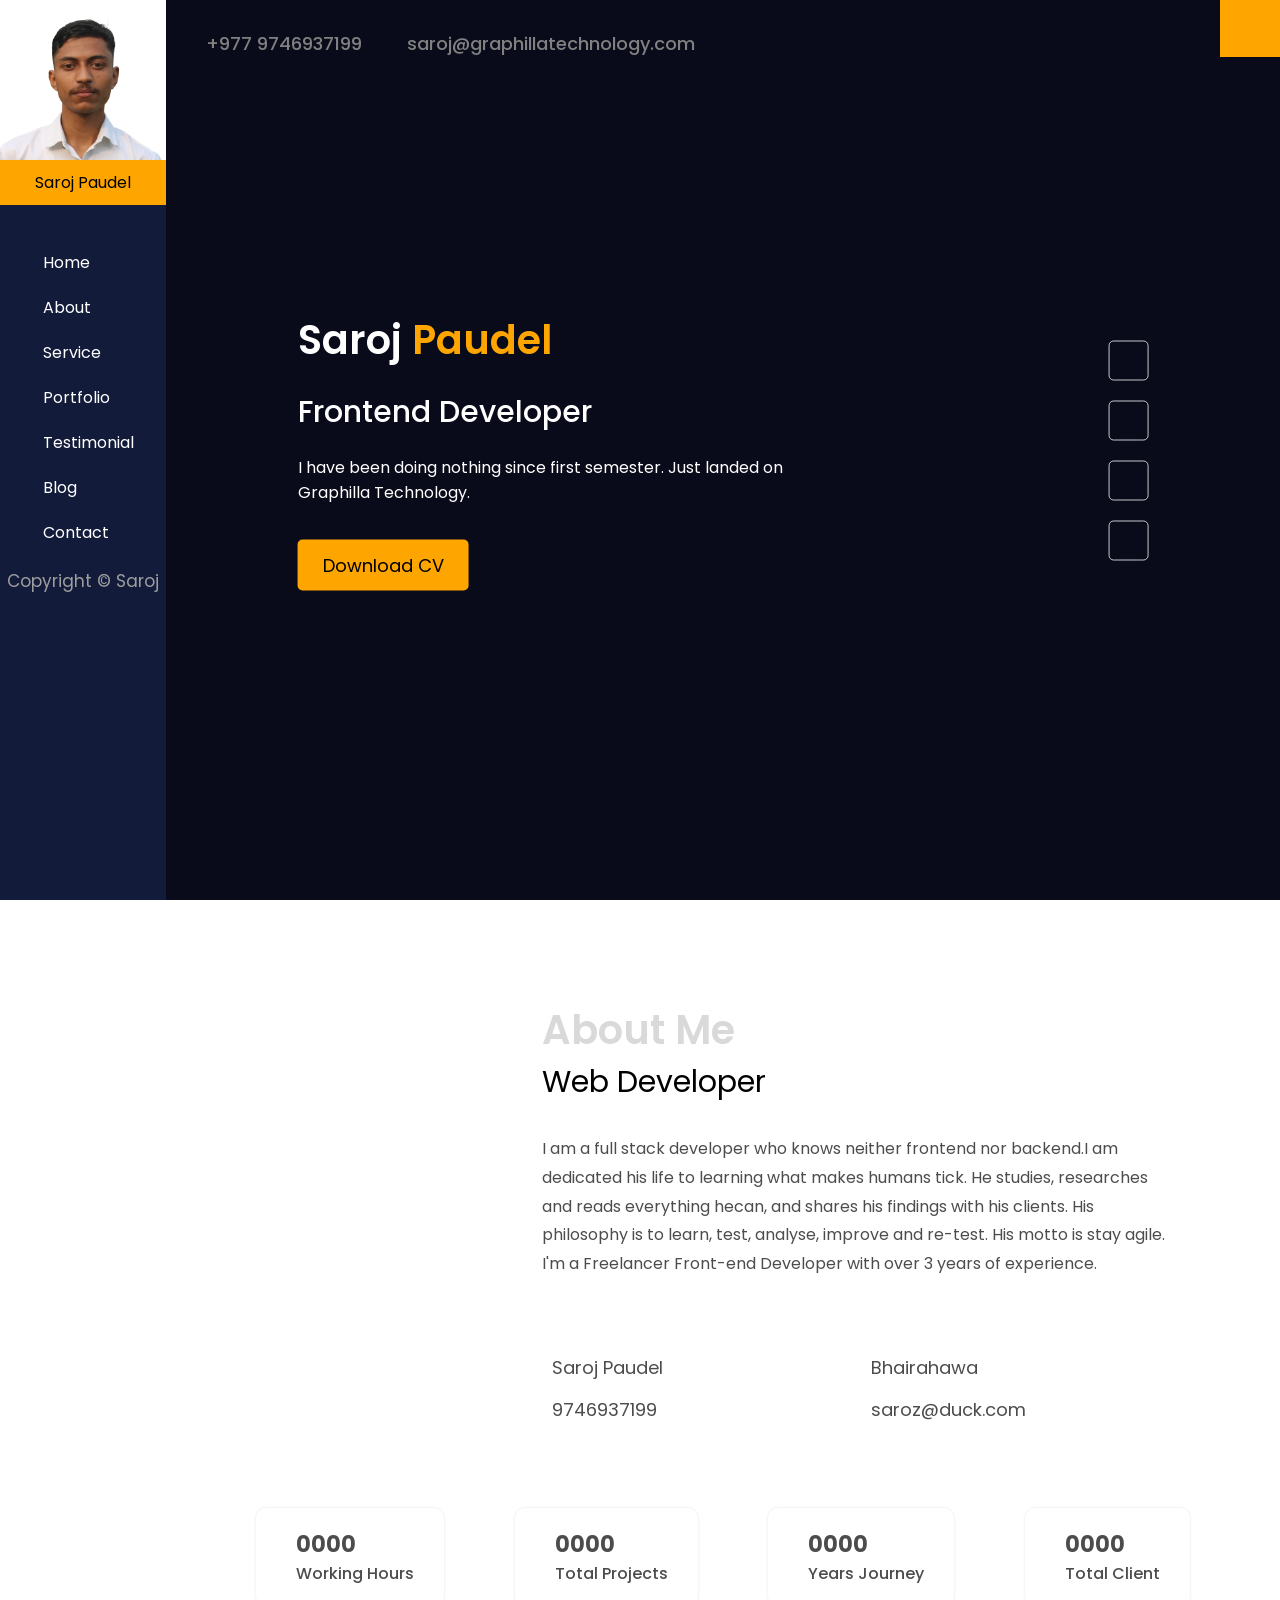
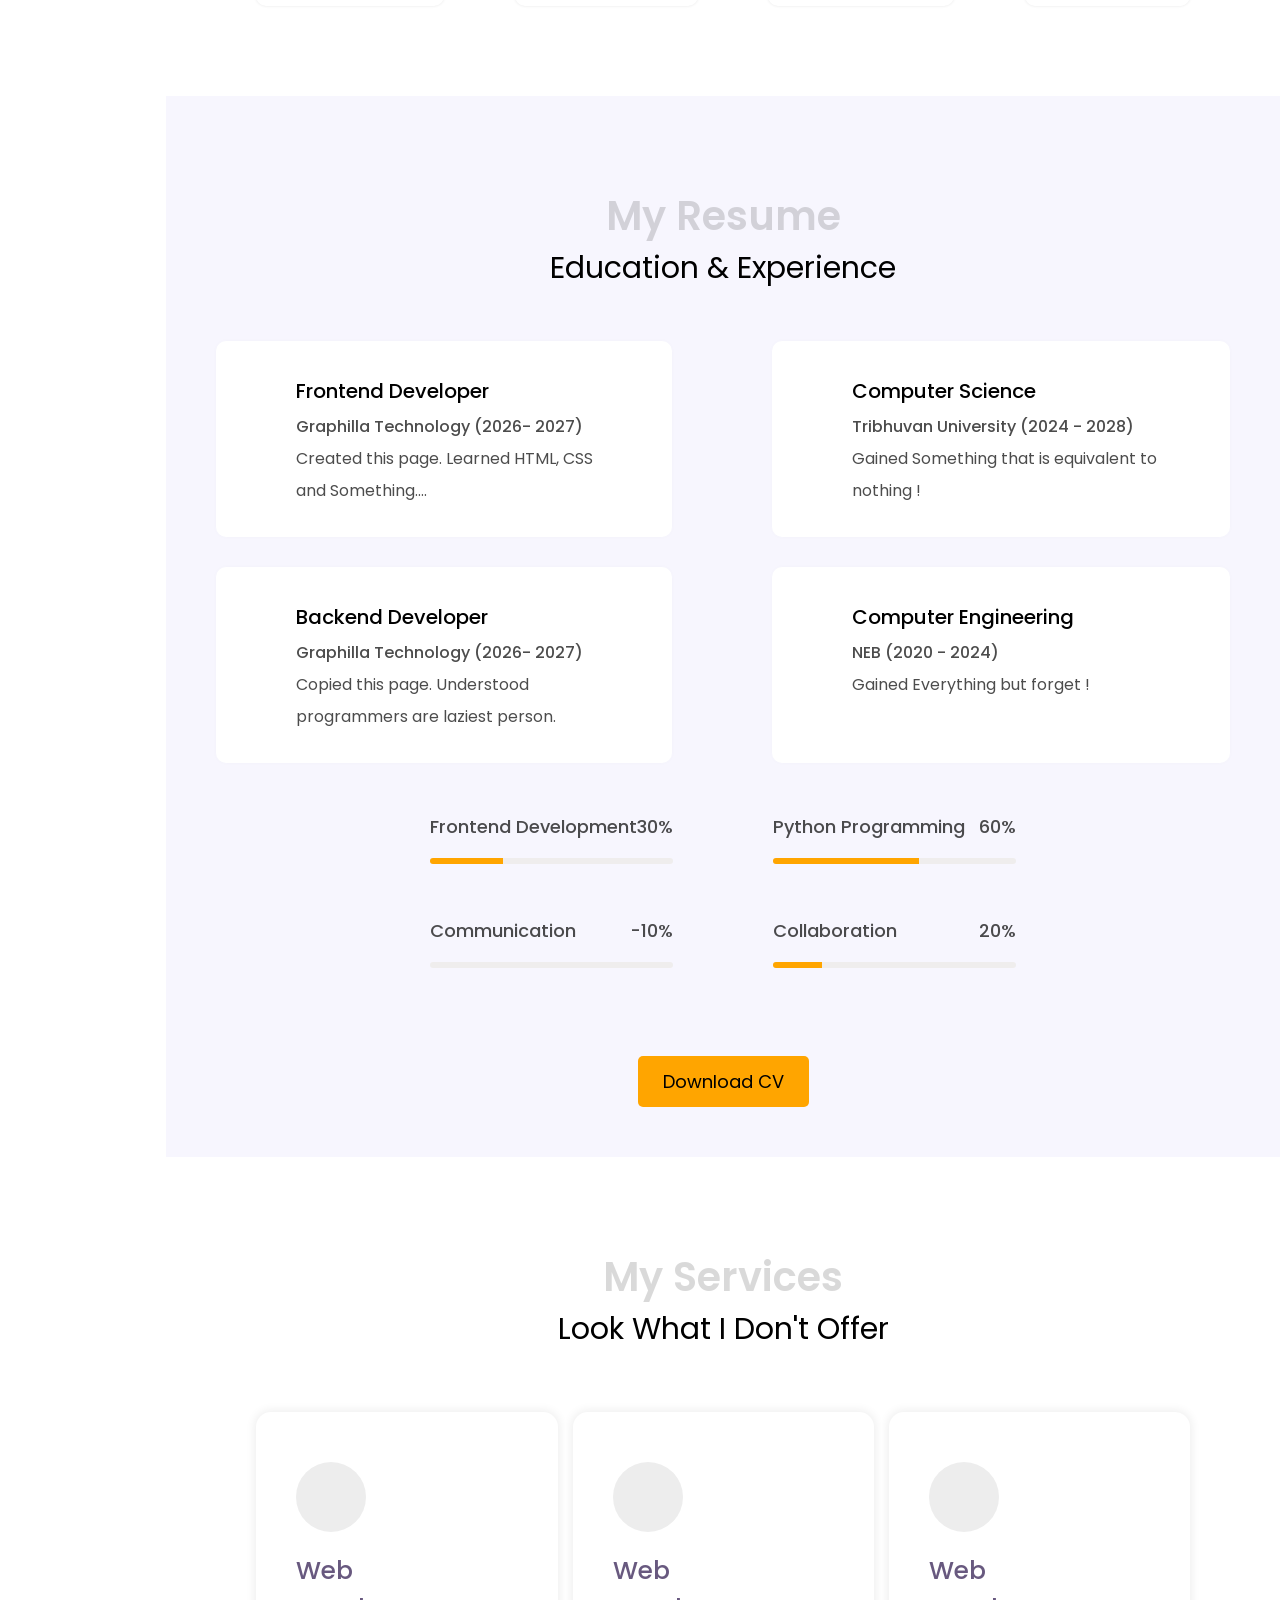
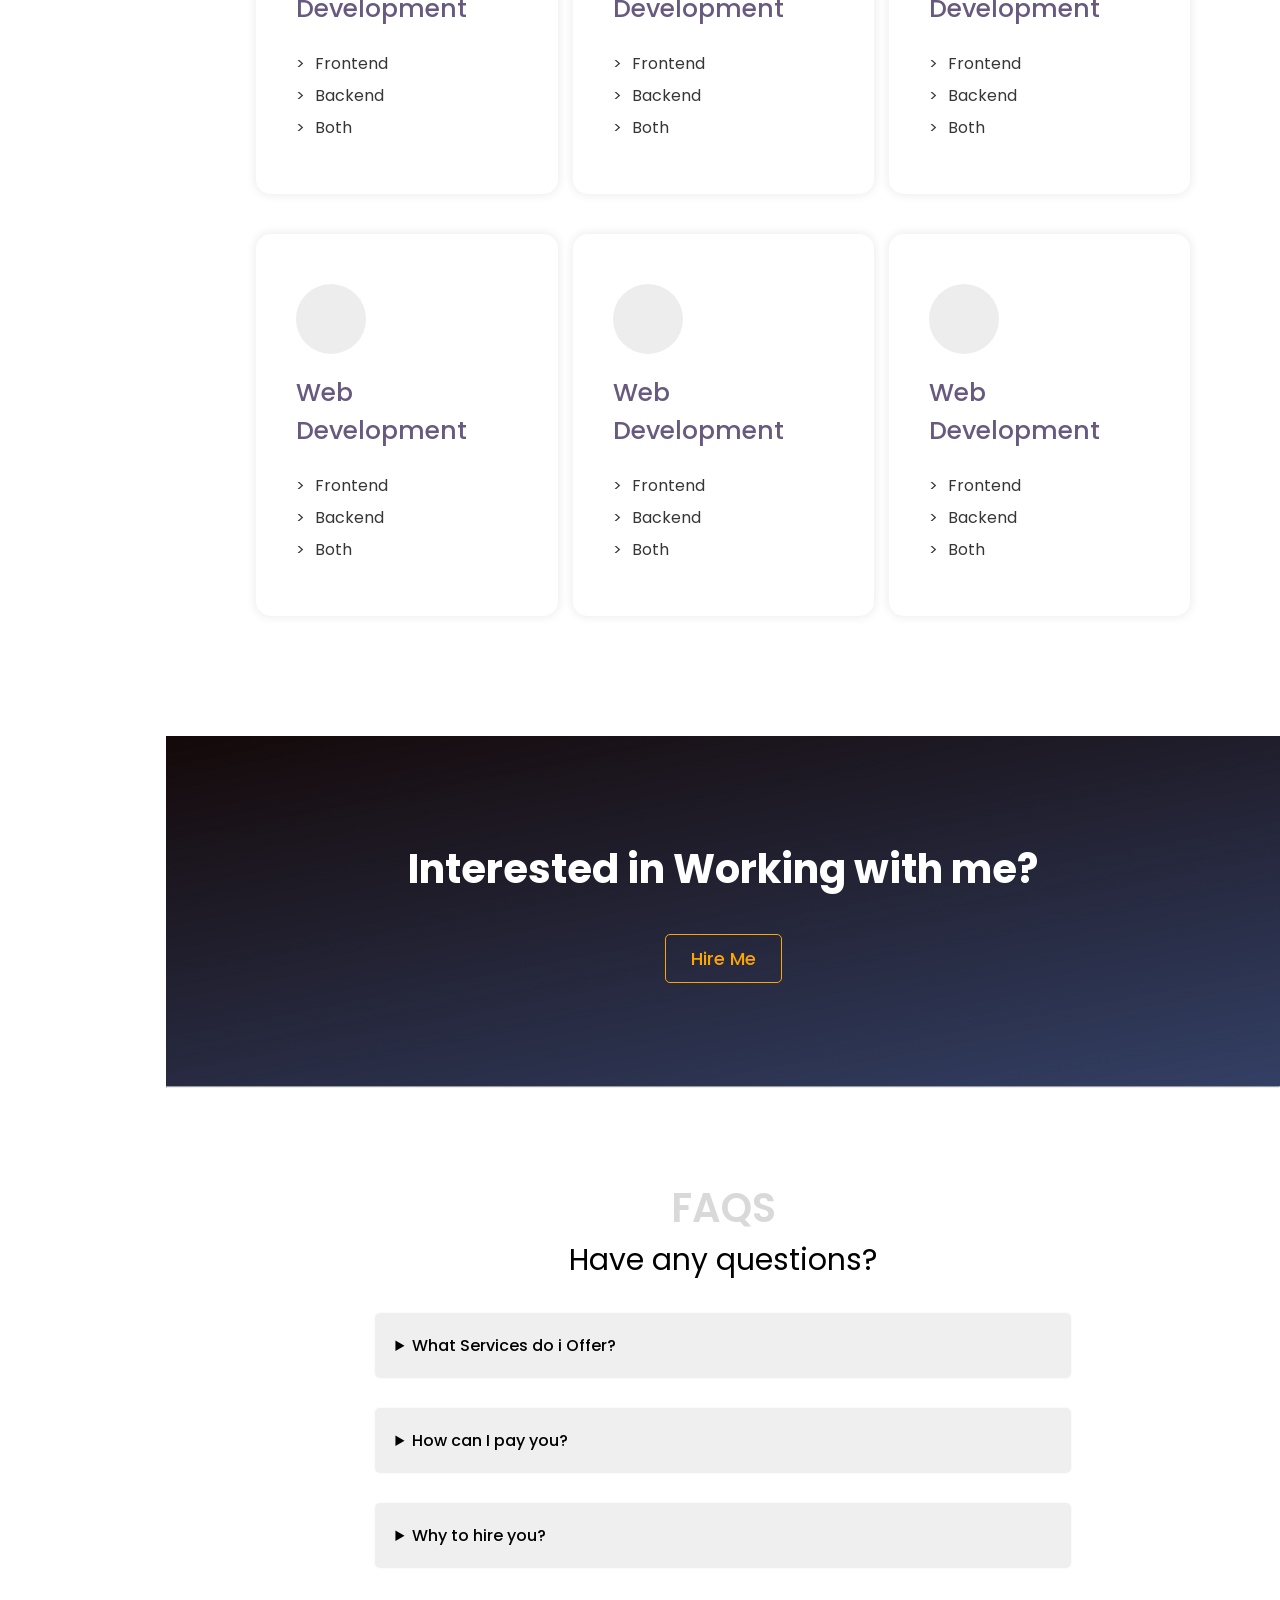
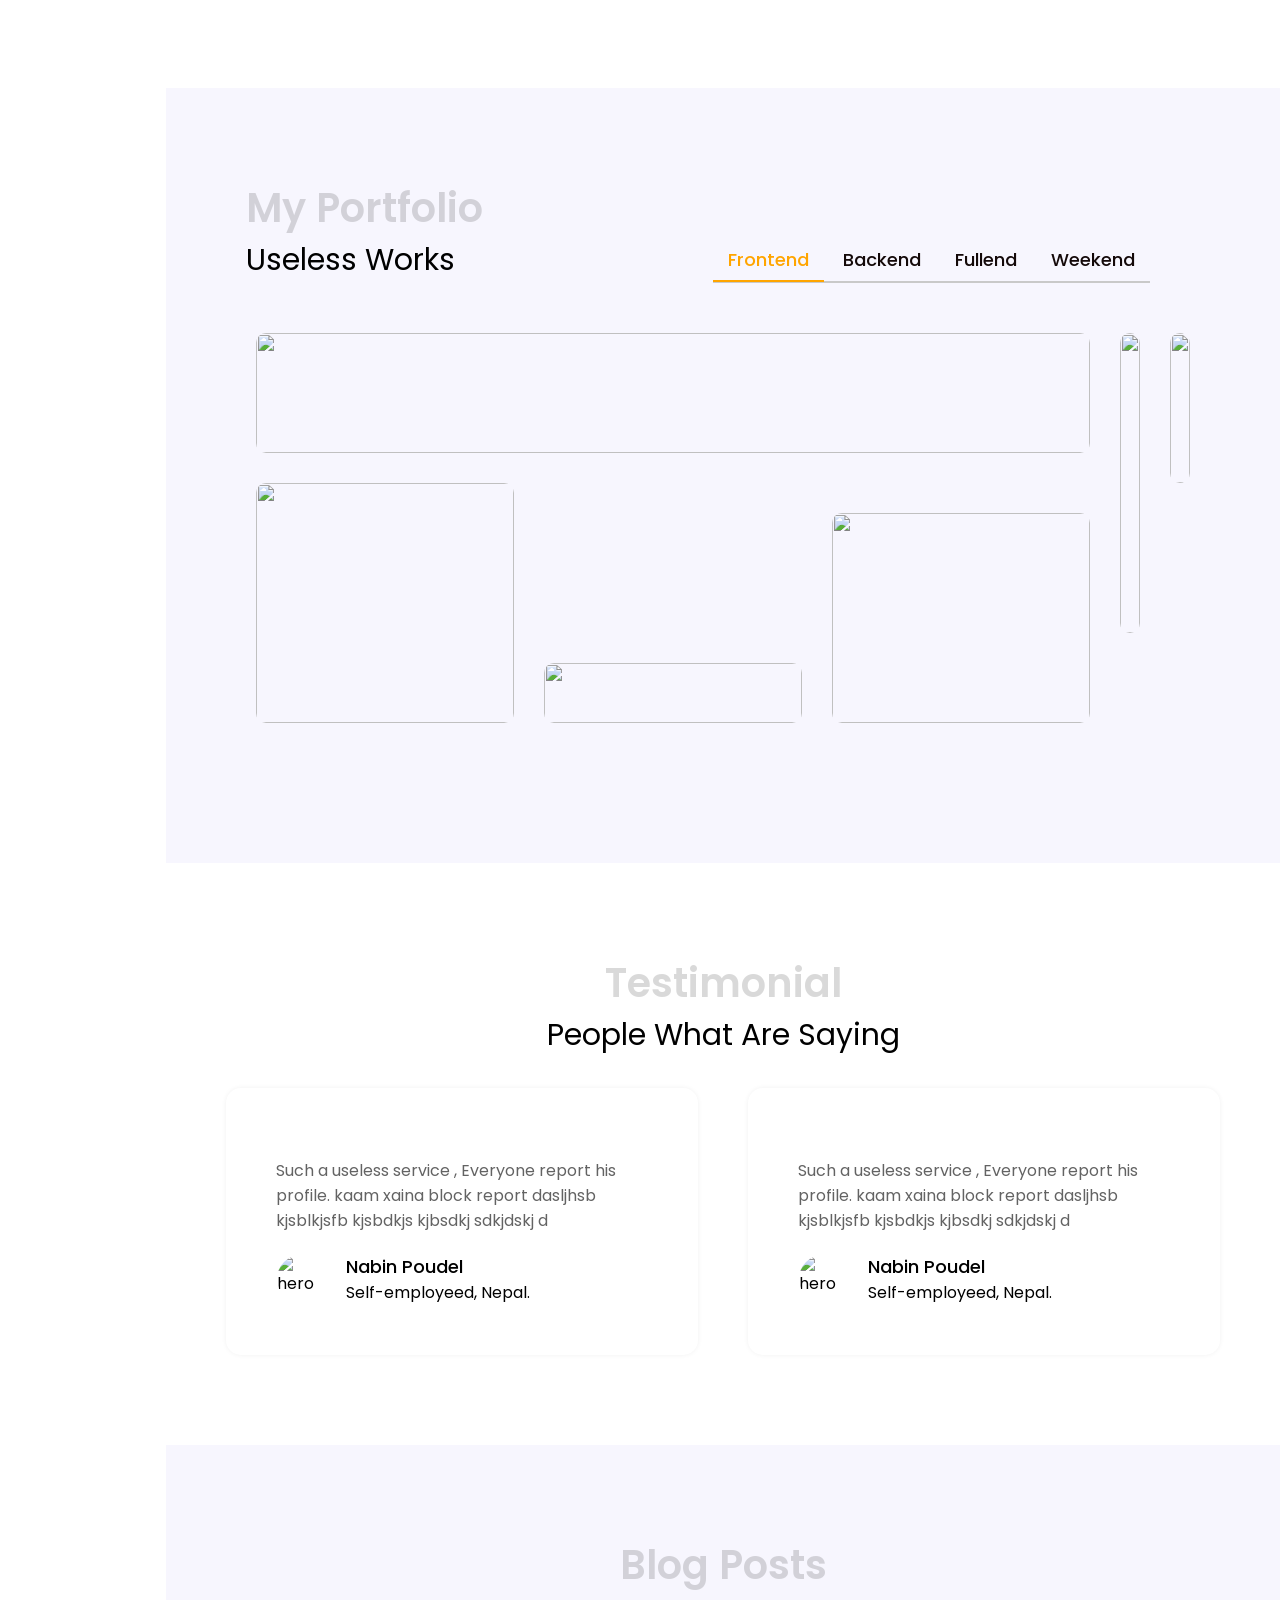
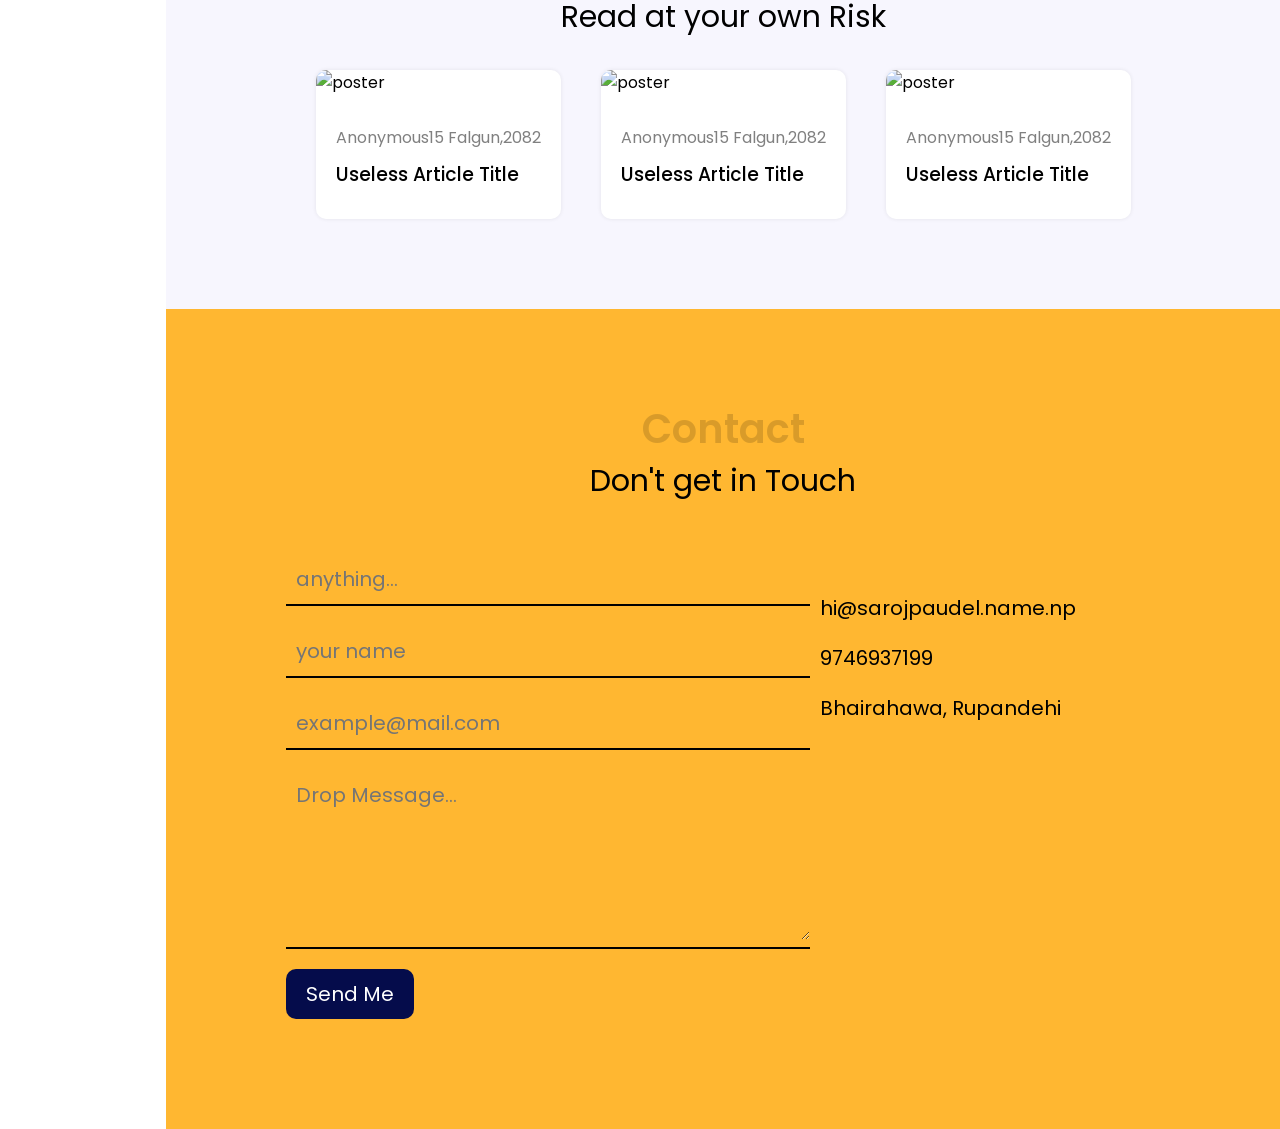
==== commit 4202002c: "very unstructured" ====
--- a/task001.html
+++ b/task001.html
@@ -13,954 +13,7 @@
     <link rel="stylesheet" href="https://cdnjs.cloudflare.com/ajax/libs/font-awesome/7.0.1/css/all.min.css"
         integrity="sha512-2SwdPD6INVrV/lHTZbO2nodKhrnDdJK9/kg2XD1r9uGqPo1cUbujc+IYdlYdEErWNu69gVcYgdxlmVmzTWnetw=="
         crossorigin="anonymous" referrerpolicy="no-referrer" />
-
-    <style>
-        * {
-            margin: 0;
-            padding: 0;
-            box-sizing: border-box;
-            font-family: "Poppins", sans-serif;
-        }
-
-        html {
-            scroll-behavior: smooth;
-        }
-
-        .all-contents {
-            position: relative;
-        }
-
-        main {
-            width: 87%;
-            right: 0;
-            position: absolute;
-        }
-
-        /* sidebar style: start */
-        .sidebar {
-            left: 0;
-            width: 13%;
-            position: fixed;
-            top: 0;
-            bottom: 0;
-            background-color: rgb(18, 27, 58);
-        }
-
-
-
-        .sidebar-image {
-            height: 160px;
-            background-color: white;
-            cursor: pointer;
-        }
-
-        .sidebar-image img {
-            width: 100%;
-            height: 100%;
-            object-fit: cover;
-        }
-
-        .sidebar-menu {
-            margin-top: 35px;
-        }
-
-        .sidebar-menu ul {
-            list-style-type: none;
-        }
-
-        .sidebar-name {
-            background-color: orange;
-            padding: 10px 0;
-            text-align: center;
-        }
-
-        .sidebar-menu {
-            display: flex;
-            justify-content: center;
-        }
-
-        .sidebar-menu-link {
-            padding: 10px 10px;
-        }
-
-        .sidebar-menu-link a {
-            color: white;
-            text-decoration: none;
-        }
-
-        .sidebar-menu-link a i {
-            margin-right: 10px;
-        }
-
-        .sidebar-menu-link:hover a {
-            color: rgb(253, 189, 71);
-        }
-
-
-        .sidebar-bottom {
-            color: rgb(159, 158, 158);
-            margin-top: 13px;
-            font-size: 17px;
-            text-align: center;
-        }
-
-        /* sidebar style: end */
-
-
-
-        #hero {
-            height: 100vh;
-            position: relative;
-            color: wheat;
-        }
-
-        /* hero section: start  */
-
-        .hero-image {
-            position: absolute;
-            background-image: url('sidelook.png');
-            background-repeat: no-repeat;
-            background-position: 600px 200px;
-            background-size: 600px;
-            width: 100%;
-            height: 100%;
-            z-index: -1;
-            opacity: .5;
-        }
-
-        .hero-overlay {
-            position: absolute;
-            background-color: rgb(9, 11, 26);
-            width: 100%;
-            height: 100%;
-            z-index: -2;
-        }
-
-        .hero-header {
-            display: flex;
-            justify-content: space-between;
-        }
-
-        .hero-header-contact {
-            margin-top: 30px;
-            font-style: normal;
-            color: gray;
-            font-weight: 500;
-            font-size: 18px;
-        }
-
-        .hero-header-contact span {
-            margin-left: 40px;
-        }
-
-        .hero-header-button {
-            background-color: orange;
-            color: black;
-            padding: 0 30px;
-            border: none;
-            font-size: 20px;
-            cursor: pointer;
-        }
-
-        .hero-container {
-            width: 80%;
-            padding: 20px;
-            color: white;
-            display: flex;
-            position: absolute;
-            top: 50%;
-            left: 50%;
-            transform: translate(-50%, -50%);
-            align-items: center;
-            justify-content: space-between;
-
-        }
-
-        .hero-intro {
-            width: 60%;
-        }
-
-        .hero-intro .name {
-
-            color: white;
-        }
-
-        h1 {
-            font-size: 40px;
-            font-weight: 600;
-            color: rgba(0, 0, 0, 0.15);
-
-        }
-
-        .hero-intro .position {
-            font-weight: 500;
-            margin: 20px 0;
-        }
-
-
-        .hero-cta-button {
-            background-color: orange;
-            padding: 12px 25px;
-            border-radius: 5px;
-            font-size: 18px;
-            border: none;
-            margin-top: 35px;
-            transition: .5s ease-in-out;
-            cursor: pointer;
-
-        }
-
-        .hero-cta-button:hover {
-            padding: 12px 35px;
-            color: white;
-            box-shadow: 0 15px 10px 0px rgba(8, 8, 151, 0.1);
-        }
-
-        .hero-social-buttons {
-            display: flex;
-            flex-direction: column;
-            gap: 20px;
-        }
-
-        .hero-social-buttons button {
-            padding: 10px;
-            border: 1px solid rgba(255, 255, 255, 0.767);
-            color: rgba(255, 255, 255, 0.765);
-            border-radius: 5px;
-            height: 40px;
-            width: 40px;
-            background-color: transparent;
-            transition: .2s ease-in-out;
-            cursor: pointer;
-        }
-
-        .hero-social-buttons button:hover {
-            border-radius: 50%;
-            border: 1px solid rgba(255, 166, 0, 0.756);
-            color: rgba(255, 166, 0, 0.763);
-        }
-
-
-
-        .orange {
-            color: orange;
-        }
-
-        /* hero section: end  */
-
-
-
-        /* about section: start  */
-
-
-
-        .about-container {
-            padding: 90px;
-        }
-
-        .about-info {
-            display: flex;
-            margin: 10px;
-            gap: 40px;
-        }
-
-        /* .about-title {
-            color: rgba(0, 0, 0, 0.15);
-        } */
-
-        .about-position,
-        h3 {
-            font-weight: 400;
-            font-size: 30px;
-        }
-
-        .about-text header {
-            margin-bottom: 30px;
-        }
-
-        .about-desc {
-            line-height: 1.8;
-            color: rgba(0, 0, 0, 0.7);
-        }
-
-        .about-details {
-            margin: 75px 0;
-        }
-
-        .about-details-list {
-            display: grid;
-            list-style-type: none;
-            font-style: normal;
-            font-size: 18px;
-            color: rgba(0, 0, 0, 0.7);
-            grid-template-columns: 1fr 1fr;
-            row-gap: 15px;
-        }
-
-        .about-details-list i {
-            margin-right: 10px;
-            color: orange;
-        }
-
-        .about-stats {
-            display: flex;
-            box-shadow: 0 0 3px 0px rgba(0, 0, 0, 0.1);
-            border-radius: 10px;
-            padding: 20px 30px;
-            justify-content: space-between;
-            align-items: center;
-        }
-
-        .about-stats-box {
-            display: flex;
-            align-items: center;
-            gap: 10px;
-        }
-
-        .about-stats-box .stats-icon {
-            color: orange;
-            font-size: 30px;
-        }
-
-        .stats-text .number {
-            font-size: 22px;
-            font-weight: bold;
-            color: rgba(0, 0, 0, 0.7);
-        }
-
-        .stats-text .desc {
-            color: rgba(0, 0, 0, 0.7);
-            font-weight: 500;
-        }
-
-        .about-image {
-            animation: levitate-img 3s infinite alternate ease-in-out;
-        }
-
-        @keyframes levitate-img {
-            from {
-                transform: translateY(-5px);
-            }
-
-            to {
-                transform: translateY(5px);
-            }
-        }
-
-        /* about section: end  */
-
-
-        /* resume section: start  */
-
-        #resume,
-        #portfolio,
-        #blog {
-            background-color: rgba(175, 165, 239, 0.1);
-        }
-
-        .resume-container {
-            display: flex;
-            align-items: center;
-            justify-content: center;
-            gap: 50px;
-            flex-direction: column;
-            padding: 50px;
-            /* margin: 30px; */
-        }
-
-        .resume-container header {
-            margin-top: 40px;
-            text-align: center;
-        }
-
-        .resume-experience {
-            display: grid;
-            grid-template-columns: 1fr 1fr;
-            gap: 30px 100px;
-        }
-
-        .experience-box {
-            background-color: white;
-            padding: 30px 50px;
-            border-radius: 10px;
-            box-shadow: 0 0 5px 0 rgba(0, 0, 0, 0.02);
-            display: flex;
-            gap: 30px;
-            line-height: 2;
-            max-width: 460px;
-        }
-
-        .experience-box .icon {
-            color: orange;
-            font-size: 40px;
-        }
-
-        .experience-title {
-            font-size: 20px;
-            font-weight: 500;
-        }
-
-        .experience-place {
-            color: rgba(0, 0, 0, 0.7);
-            font-weight: 500;
-        }
-
-        .experience-outcome {
-            color: rgba(0, 0, 0, 0.7);
-        }
-
-
-        .resume-progress {
-            display: grid;
-            grid-template-columns: 1fr 1fr;
-            gap: 50px 100px;
-        }
-
-        .resume-progress-box {
-            width: 500px;
-            font-size: 18px;
-            font-weight: 500;
-            color: rgba(0, 0, 0, 0.7);
-        }
-
-        .resume-progress-bar {
-            appearance: none;
-            width: 100%;
-            height: 6px;
-        }
-
-        .resume-progress-bar::-webkit-progress-bar {
-            border-radius: 10px;
-            background-color: rgb(239, 237, 237);
-        }
-
-        .resume-progress-bar::-webkit-progress-value {
-            background-color: orange;
-            border-radius: 10px 0 0 10px;
-        }
-
-        .resume-progress-text {
-            display: flex;
-            justify-content: space-between;
-        }
-
-
-
-
-
-
-
-        .resume-button {
-            background-color: orange;
-            padding: 12px 25px;
-            border-radius: 5px;
-            font-size: 18px;
-            border: none;
-            margin-top: 35px;
-            transition: .5s ease-in-out;
-            cursor: pointer;
-
-        }
-
-        .resume-button:hover {
-            padding: 12px 35px;
-            color: white;
-            box-shadow: 0 15px 10px 0px rgba(8, 8, 151, 0.1);
-        }
-
-        /* resume section: end  */
-
-        /* service section: start  */
-
-        .service-container {
-            padding: 90px 60px;
-        }
-
-        .service-container header {
-            text-align: center;
-            margin-bottom: 30px;
-        }
-
-        .service-boxes {
-            display: grid;
-            grid-template-columns: 1fr 1fr 1fr;
-            gap: 40px 15px;
-            padding: 30px;
-        }
-
-
-        .service-box {
-            box-shadow: 0 0 10px 2px rgba(0, 0, 0, 0.068);
-            border-radius: 15px;
-            width: 380px;
-            height: 350px;
-            padding: 50px 40px;
-            position: relative;
-            overflow: hidden;
-
-
-        }
-
-        .service-box::before {
-            content: '';
-            position: absolute;
-            background-color: rgb(255, 179, 0);
-            height: 100%;
-            width: 0;
-            top: 0;
-            left: 0;
-            z-index: -2;
-            transition: .4s ease-in-out;
-        }
-
-        .service-box:hover::before {
-            width: 100%;
-        }
-
-        .service-box .service-list {
-            list-style-type: none;
-            color: rgba(0, 0, 0, 0.79);
-            line-height: 2;
-        }
-
-        .service-box .service-list li::before {
-            content: '>';
-            margin-right: 10px;
-        }
-
-        .service-box .icon {
-            font-size: 30px;
-            height: 70px;
-            width: 70px;
-            position: relative;
-            border-radius: 100%;
-
-            background-color: rgb(237, 237, 237);
-        }
-
-        .service-box .icon i {
-            position: absolute;
-            top: 50%;
-            left: 50%;
-            transform: translate(-50%, -50%);
-            color: rgb(0, 0, 0, .8);
-
-        }
-
-        .service-box .service-title {
-            font-size: 25px;
-            font-weight: 500;
-            color: rgba(25, 2, 60, 0.653);
-            margin: 20px 0;
-            z-index: 66;
-        }
-
-        /* service section: end  */
-
-
-        /* cta section: start  */
-        .cta-container {
-            background: #140909;
-            background: linear-gradient(169deg, rgba(20, 9, 9, 1) 0%, rgba(6, 21, 66, 0.82) 100%);
-            height: 350px;
-            display: flex;
-            flex-direction: column;
-            align-items: center;
-            justify-content: center;
-            gap: 35px;
-        }
-
-        .cta-title {
-            color: white;
-            font-weight: 700;
-        }
-
-        .cta-button {
-            padding: 10px 25px;
-            color: orange;
-            border: 1px solid orange;
-            border-radius: 5px;
-            background-color: transparent;
-            font-size: 18px;
-            font-weight: 500;
-
-            cursor: pointer;
-            transition: .3s ease-in-out;
-        }
-
-        .cta-button:hover {
-            padding: 12px 30px;
-        }
-
-        /* cta section: end  */
-
-        /* faq section: start  */
-
-        .faq-container {
-            padding: 90px 60px;
-            display: flex;
-            flex-direction: column;
-
-        }
-
-        .faq-container header {
-            text-align: center;
-            margin-bottom: 30px;
-        }
-
-        .faq-group {
-            width: 70%;
-            margin: auto;
-        }
-
-        .faq-item {
-            background-color: rgb(239, 239, 239);
-            padding: 20px;
-            border-radius: 5px;
-            box-shadow: 0 0 3px 0 rgba(0, 0, 0, 0.048);
-            margin-bottom: 30px;
-        }
-
-        .faq-question {
-            font-weight: 500;
-        }
-
-        .faq-answer {
-            text-indent: 20px;
-            color: rgb(101, 100, 100);
-            margin-top: 15px;
-        }
-
-        /* faq section: end  */
-
-        /* portfolio section: start  */
-
-        .portfolio-container {
-            padding: 90px 80px;
-        }
-
-        .portfolio-top {
-            display: flex;
-            justify-content: space-between;
-            align-items: flex-end;
-        }
-
-        .portfolio-menu {
-            border-bottom: 2px solid rgb(201, 201, 201);
-            margin-right: 50px;
-            padding: 8px 0;
-        }
-
-        .portfolio-menu a {
-            text-decoration: none;
-            color: #140909;
-            font-weight: 500;
-            font-size: 18px;
-            padding: 10px 15px;
-        }
-
-        .portfolio-menu a:hover {
-            color: orange;
-        }
-
-        .portfolio-menu a.active {
-            color: orange;
-            position: relative;
-        }
-
-        .portfolio-menu a.active::after {
-            content: '';
-            display: block;
-            position: absolute;
-            width: 100%;
-            height: 2px;
-            left: 0;
-            bottom: 0;
-            background-color: orange;
-        }
-
-
-        .portfolio-gallery {
-            margin: 40px 0;
-            display: grid;
-            grid-template-columns: 1fr 1fr 1fr;
-            padding: 10px;
-            gap: 30px;
-        }
-
-        .portfolio-gallery-box {
-            border-radius: 10px;
-            overflow: hidden;
-            margin: 0;
-            object-fit: contain;
-            position: relative;
-            cursor: pointer;
-            transition: .5s ease-in-out;
-
-        }
-
-        .portfolio-gallery-box:hover img {
-            scale: 1.2;
-        }
-
-        .portfolio-gallery-box:hover .card-details {
-            opacity: 1;
-            visibility: visible;
-
-        }
-
-        .portfolio-gallery-box img {
-            height: 100%;
-            width: 100%;
-            transition: .3s ease-in-out;
-        }
-
-
-        .card-details {
-            display: flex;
-            visibility: hidden;
-            opacity: 0;
-            position: absolute;
-            width: 100%;
-            height: 100%;
-            left: 0;
-            top: 0;
-            background-color: rgba(0, 0, 0, 0.6);
-            justify-content: center;
-            flex-direction: column;
-            color: orange;
-            padding-left: 20px;
-
-            transition: .3s ease-in-out;
-        }
-
-
-        .card-project-title {
-            font-weight: 600;
-        }
-
-        .portfolio-gallery-box:nth-child(1) {
-            grid-row: 1 / span 5;
-        }
-
-        .portfolio-gallery-box:nth-child(2) {
-            grid-row: 1 / span 11;
-        }
-
-        .portfolio-gallery-box:nth-child(3) {
-            grid-row: 1 / span 6;
-        }
-
-        .portfolio-gallery-box:nth-child(4) {
-            grid-row: 6 / span 9;
-        }
-
-        .portfolio-gallery-box:nth-child(5) {
-            grid-row: 12 / span 3;
-        }
-
-        .portfolio-gallery-box:nth-child(6) {
-            grid-row: 7 / span 8;
-        }
-
-
-
-
-
-        /* portfolio section: end  */
-
-        /* testimonial secction: start  */
-        .testimonial-container {
-            padding: 90px 60px;
-            display: flex;
-            flex-direction: column;
-
-        }
-
-        .testimonial-container header {
-            text-align: center;
-            margin-bottom: 30px;
-        }
-
-        .user-reviews {
-            /* overflow-x: scroll; */
-            display: flex;
-            align-items: center;
-            gap: 50px;
-            justify-content: space-evenly;
-        }
-
-        .user-review-box {
-            max-width: 600px;
-            min-width: 500px;
-            padding: 50px;
-            box-shadow: 0 0 5px 0px rgba(0, 0, 0, 0.057);
-            display: flex;
-            gap: 20px;
-            flex-direction: column;
-            /* line-height: 2; */
-        }
-
-        .review-text {
-            color: rgb(99, 99, 99);
-        }
-
-        .user-profile {
-            display: flex;
-            gap: 20px;
-            align-items: center;
-        }
-
-        .user-name {
-            font-weight: 500;
-            font-size: 18px;
-        }
-
-        .user-photo {
-            border-radius: 100%;
-            border: 1px solid rgb(255, 255, 255);
-            outline: 1px solid black;
-            height: 50px;
-            width: 50px;
-            overflow: hidden;
-        }
-
-        .user-photo img {
-            width: 100%;
-            height: 100%;
-        }
-
-        .user-review-box .icon {
-            font-size: 50px;
-            text-align: center;
-            color: orange;
-        }
-
-        /* testimonial section: end  */
-
-
-        /* blog section: start  */
-
-
-        .blog-container {
-            padding: 90px 60px;
-            display: flex;
-            flex-direction: column;
-
-        }
-
-        .blog-container header {
-            text-align: center;
-            margin-bottom: 30px;
-        }
-
-
-        .blog-posts {
-            display: flex;
-            align-items: center;
-            justify-content: center;
-            gap: 40px;
-
-        }
-
-        .blog-post-box {
-cursor: pointer;
-            border-radius: 10px;
-            overflow: hidden;
-            background-color: white;
-            box-shadow: 0 0 4px 0 rgba(0, 0, 0, 0.082);
-        }
-
-        .post-details {
-            padding: 30px 20px;
-        }
-
-        .blog-post-meta {
-            color: gray;
-            display: flex;
-            justify-content: space-between;
-
-        }
-
-        .blog-post-title {
-            font-weight: 500;
-            margin-top: 10px;
-        }
-
-        /* blog section: end  */
-
-        /* contact section: start */
-
-        #contact {
-            background-color: rgb(255, 183, 49);
-        }
-
-        .contact-container {
-            padding: 90px 60px;
-            display: flex;
-            flex-direction: column;
-
-        }
-
-        .contact-container header {
-            text-align: center;
-            margin-bottom: 30px;
-        }
-
-        .contact-box {
-            padding: 20px 60px;
-            display: flex;
-            align-items: center;
-            justify-content: space-between;
-        }
-
-        .contact-form {
-            width: 60%;
-        }
-
-        .contact-form .input-group {
-
-            margin-bottom: 20px;
-            border-bottom: 2px solid black;
-        }
-
-        .contact-form input,
-        textarea {
-            width: 100%;
-            border: none;
-            background-color: transparent;
-            font-size: 20px;
-            padding: 10px;
-            outline: none;
-        }
-
-
-        .contact-details address {
-            font-size: 20px;
-            font-style: normal;
-        }
-
-        .contact-details address p {
-            margin-bottom: 20px;
-        }
-
-        .contact-details address p i {
-            margin-right: 10px;
-        }
-
-        .contact-form button{
-            padding: 10px 20px;
-            font-size: 20px;
-            font-weight: 400;
-            cursor: pointer;
-            color: white;
-            border: none;
-            border-radius: 10px;
-            background-color: rgb(5, 12, 75);
-        }
-
-        /* contact section: end  */
-    </style>
+<link rel="stylesheet" href="task01_style.css">
 
 </head>
 
@@ -1355,7 +408,7 @@
                         <div class="portfolio-gallery-box">
                             <img src="https://picsum.photos/360/300" alt="">
                             <div class="card-details">
-                                <div class="card-project-category">Category</div>
+                                <div class="card-project-category">Category 4</div>
                                 <div class="card-project-title">Project Title</div>
                             </div>
                         </div>
@@ -1383,8 +436,59 @@
                     </div>
                 </div>
             </section>
+
+            <!-- <section>
+                <div class="portfolioContainer">
+                    <div class=" portfolioContainer-individual5">
+                        <div class="portfolioContainer-individual-image">
+                            <img src="./sidelook1.png"/>
+                        </div>
+                        <div class="portfolioContainer-individual-content">
+                            <div class="contentWrapper">
+                            <h3>Category</h3>
+                            <p>Project title</p>
+                            </div>
+                        </div>
+                    </div>
+                    <div class=" portfolioContainer-individual4">
+                        <div class="portfolioContainer-individual-image">
+                            <img src="./sidelook1.png"/>
+                        </div>
+                        <div class="portfolioContainer-individual-content"></div>
+                    </div>
+                    <div class=" portfolioContainer-individual1">
+                        <div class="portfolioContainer-individual-image">
+                            <img src="./sidelook1.png"/>
+                        </div>
+                        <div class="portfolioContainer-individual-content"></div>
+                    </div>
+                    <div class=" portfolioContainer-individual2">
+                        <div class="portfolioContainer-individual-image">
+                            <img src="./sidelook1.png"/>
+                        </div>
+                        <div class="portfolioContainer-individual-content"></div>
+                    </div>
+                    <div class=" portfolioContainer-individual3">
+                        <div class="portfolioContainer-individual-image">
+                            <img src="./sidelook1.png"/>
+                        </div>
+                        <div class="portfolioContainer-individual-content"></div>
+                    </div>
+                </div>
+            </section> -->
             <!-- portfolio section: end -->
             <!-- testimonial section: begin -->
+
+<!-- <div class="testimonialsWrapper">
+    <div class="testimonialsWrapper-image">
+        <img src="https://picsum.photos/50" />
+    </div>
+    <div class="testimonialsWrapper-content">
+        <p>Name</p>
+        <p>Position</p>
+    </div>
+</div> -->
+
             <section id="testimonial">
                 <div class="testimonial-container">
                     <header>
@@ -1402,7 +506,6 @@
                             <div class="user-profile">
                                 <div class="user-photo">
                                     <img src="https://picsum.photos/50" alt="hero">
-
                                 </div>
                                 <div class="user-details">
                                     <p class="user-name">Nabin Poudel</p>
@@ -1523,7 +626,7 @@
 
                         <div class="contact-details">
                             <address>
-                                <p><i class="fa-solid fa-envelope"></i> hi@sarojpaudel.name.np</p>
+                                <p><a href="mailto:hi@sarojpaudel.name.np"><i class="fa-solid fa-envelope"></i> hi@sarojpaudel.name.np</a></p>
                                 <p><i class="fa-brands fa-whatsapp"></i> 9746937199</p>
                                 <p><i class="fa-solid fa-location-dot"></i> Bhairahawa, Rupandehi</p>
 
--- a/task01_style.css
+++ b/task01_style.css
@@ -0,0 +1,1387 @@
+  * {
+      margin: 0;
+      padding: 0;
+      box-sizing: border-box;
+      font-family: "Poppins", sans-serif;
+  }
+
+  html {
+      scroll-behavior: smooth;
+  }
+
+  .all-contents {
+      position: relative;
+  }
+
+  main {
+      width: 87%;
+      right: 0;
+      position: absolute;
+  }
+
+  /* sidebar style: start */
+  .sidebar {
+      left: 0;
+      width: 13%;
+      position: fixed;
+      top: 0;
+      bottom: 0;
+      background-color: rgb(18, 27, 58);
+  }
+
+
+
+  .sidebar-image {
+      height: 160px;
+      background-color: white;
+      cursor: pointer;
+  }
+
+  .sidebar-image img {
+      width: 100%;
+      height: 100%;
+      object-fit: cover;
+  }
+
+  .sidebar-menu {
+      margin-top: 35px;
+  }
+
+  .sidebar-menu ul {
+      list-style-type: none;
+  }
+
+  .sidebar-name {
+      background-color: orange;
+      padding: 10px 0;
+      text-align: center;
+  }
+
+  .sidebar-menu {
+      display: flex;
+      justify-content: center;
+  }
+
+  .sidebar-menu-link {
+      padding: 10px 10px;
+  }
+
+  .sidebar-menu-link a {
+      color: white;
+      text-decoration: none;
+  }
+
+  .sidebar-menu-link a i {
+      margin-right: 10px;
+  }
+
+  .sidebar-menu-link:hover a {
+      color: rgb(253, 189, 71);
+  }
+
+
+  .sidebar-bottom {
+      color: rgb(159, 158, 158);
+      margin-top: 13px;
+      font-size: 1.0625rem;
+      text-align: center;
+  }
+
+  /* sidebar style: end */
+
+
+
+  #hero {
+      height: 100vh;
+      position: relative;
+      color: wheat;
+  }
+
+  /* hero section: start  */
+
+  .hero-image {
+      position: absolute;
+      background-image: url('sidelook2.png');
+      background-repeat: no-repeat;
+      /* background-position: 600px 200px;
+            background-size: 600px; */
+      background-position: center;
+      background-size: cover;
+      width: 100%;
+      height: 100%;
+      z-index: -1;
+      opacity: .5;
+  }
+
+  .hero-overlay {
+      position: absolute;
+      background-color: rgb(9, 11, 26);
+      width: 100%;
+      height: 100%;
+      z-index: -2;
+  }
+
+  .hero-header {
+      display: flex;
+      justify-content: space-between;
+  }
+
+  .hero-header-contact {
+      margin-top: 30px;
+      font-style: normal;
+      color: gray;
+      font-weight: 500;
+      font-size: 1.125rem;
+  }
+
+  .hero-header-contact span {
+      margin-left: 40px;
+  }
+
+  .hero-header-button {
+      background-color: orange;
+      color: black;
+      padding: 0 30px;
+      border: none;
+      font-size: 1.25rem;
+      cursor: pointer;
+  }
+
+  .hero-container {
+      width: 80%;
+      padding: 20px;
+      color: white;
+      display: flex;
+      position: absolute;
+      top: 50%;
+      left: 50%;
+      transform: translate(-50%, -50%);
+      align-items: center;
+      justify-content: space-between;
+
+  }
+
+  .hero-intro {
+      width: 60%;
+  }
+
+  .hero-intro .name {
+
+      color: white;
+  }
+
+  h1 {
+      font-size: 2.5rem;
+      font-weight: 600;
+      color: rgba(0, 0, 0, 0.15);
+
+  }
+
+  .hero-intro .position {
+      font-weight: 500;
+      margin: 20px 0;
+  }
+
+
+  .hero-cta-button {
+      background-color: orange;
+      padding: 12px 25px;
+      border-radius: 5px;
+      font-size: 1.125rem;
+      border: none;
+      margin-top: 35px;
+      transition: .5s ease-in-out;
+      cursor: pointer;
+
+  }
+
+  .hero-cta-button:hover {
+      padding: 12px 35px;
+      color: white;
+      box-shadow: 0 15px 10px 0px rgba(8, 8, 151, 0.1);
+  }
+
+  .hero-social-buttons {
+      display: flex;
+      flex-direction: column;
+      gap: 20px;
+  }
+
+  .hero-social-buttons button {
+      padding: 10px;
+      border: 1px solid rgba(255, 255, 255, 0.767);
+      color: rgba(255, 255, 255, 0.765);
+      border-radius: 5px;
+      height: 40px;
+      width: 40px;
+      background-color: transparent;
+      transition: .2s ease-in-out;
+      cursor: pointer;
+  }
+
+  .hero-social-buttons button:hover {
+      border-radius: 50%;
+      border: 1px solid rgba(255, 166, 0, 0.756);
+      color: rgba(255, 166, 0, 0.763);
+  }
+
+
+
+  .orange {
+      color: orange;
+  }
+
+  /* hero section: end  */
+
+
+
+  /* about section: start  */
+
+
+
+  .about-container {
+      padding: 90px;
+  }
+
+  .about-info {
+      display: flex;
+      margin: 10px;
+      gap: 30px;
+  }
+
+  /* .about-title {
+            color: rgba(0, 0, 0, 0.15);
+        } */
+
+  .about-position,
+  h2 {
+      font-weight: 400;
+      font-size: 1.875rem;
+  }
+
+  .about-text header {
+      margin-bottom: 30px;
+  }
+
+  .about-desc {
+      line-height: 1.8;
+      color: rgba(0, 0, 0, 0.7);
+  }
+
+  .about-details {
+      margin: 75px 0;
+  }
+
+  .about-details-list {
+      display: grid;
+      list-style-type: none;
+      font-style: normal;
+      font-size: 1.125rem;
+      color: rgba(0, 0, 0, 0.7);
+      grid-template-columns: 1fr 1fr;
+      row-gap: 15px;
+  }
+
+  .about-details-list i {
+      margin-right: 10px;
+      color: orange;
+  }
+
+  .about-stats {
+      display: flex;
+      justify-content: space-between;
+      align-items: center;
+      flex-wrap: wrap;
+      gap: 20px;
+  }
+
+  .about-stats-box {
+      padding: 20px 30px;
+      box-shadow: 0 0 3px 0px rgba(0, 0, 0, 0.1);
+      display: flex;
+      align-items: center;
+      gap: 10px;
+      border-radius: 10px;
+  }
+
+  .about-stats-box .stats-icon {
+      color: orange;
+      font-size: 1.875rem;
+  }
+
+  .stats-text .number {
+      font-size: 1.375rem;
+      font-weight: bold;
+      color: rgba(0, 0, 0, 0.7);
+  }
+
+  .stats-text .desc {
+      color: rgba(0, 0, 0, 0.7);
+      font-weight: 500;
+  }
+
+  .about-image {
+      width: 100%;
+      animation: levitate-img 3s infinite alternate ease-in-out;
+  }
+
+  .about-image img {
+      height: auto;
+      width: 100%;
+  }
+
+  @keyframes levitate-img {
+      from {
+          transform: translateY(-5px);
+      }
+
+      to {
+          transform: translateY(5px);
+      }
+  }
+
+  /* about section: end  */
+
+
+  /* resume section: start  */
+
+  #resume,
+  #portfolio,
+  #blog {
+      background-color: rgba(175, 165, 239, 0.1);
+  }
+
+  .resume-container {
+      display: flex;
+      align-items: center;
+      justify-content: center;
+      gap: 50px;
+      flex-direction: column;
+      padding: 50px;
+      /* margin: 30px; */
+  }
+
+  .resume-container header {
+      margin-top: 40px;
+      text-align: center;
+  }
+
+  .resume-experience {
+      display: grid;
+      grid-template-columns: auto auto;
+      gap: 30px 100px;
+  }
+
+  .experience-box {
+      background-color: white;
+      padding: 30px 50px;
+      border-radius: 10px;
+      box-shadow: 0 0 5px 0 rgba(0, 0, 0, 0.02);
+      display: flex;
+      gap: 30px;
+      line-height: 2;
+      max-width: 460px;
+  }
+
+  .experience-box .icon {
+      color: orange;
+      font-size: 40px;
+  }
+
+  .experience-title {
+      font-size: 1.25rem;
+      font-weight: 500;
+  }
+
+  .experience-place {
+      color: rgba(0, 0, 0, 0.7);
+      font-weight: 500;
+  }
+
+  .experience-outcome {
+      color: rgba(0, 0, 0, 0.7);
+  }
+
+
+  .resume-progress {
+      display: grid;
+      grid-template-columns: 1fr 1fr;
+      gap: 50px 100px;
+  }
+
+  .resume-progress-box {
+      /* width: 500px; */
+      font-size: 1.125rem;
+      font-weight: 500;
+      color: rgba(0, 0, 0, 0.7);
+  }
+
+  .resume-progress-bar {
+      appearance: none;
+      width: 100%;
+      height: 6px;
+  }
+
+  .resume-progress-bar::-webkit-progress-bar {
+      border-radius: 10px;
+      background-color: rgb(239, 237, 237);
+  }
+
+  .resume-progress-bar::-webkit-progress-value {
+      background-color: orange;
+      border-radius: 10px 0 0 10px;
+  }
+
+  .resume-progress-text {
+      display: flex;
+      justify-content: space-between;
+  }
+
+
+
+
+
+
+
+  .resume-button {
+      background-color: orange;
+      padding: 12px 25px;
+      border-radius: 5px;
+      font-size: 1.125rem;
+      border: none;
+      margin-top: 35px;
+      transition: .5s ease-in-out;
+      cursor: pointer;
+
+  }
+
+  .resume-button:hover {
+      padding: 12px 35px;
+      color: white;
+      box-shadow: 0 15px 10px 0px rgba(8, 8, 151, 0.1);
+  }
+
+  /* resume section: end  */
+
+  /* service section: start  */
+
+  .service-container {
+      padding: 90px 60px;
+  }
+
+  .service-container header {
+      text-align: center;
+      margin-bottom: 30px;
+  }
+
+  .service-boxes {
+      display: grid;
+      grid-template-columns: auto auto auto;
+      justify-content: center;
+      grid-auto-flow: row;
+      gap: 40px 15px;
+      padding: 30px;
+  }
+
+
+  .service-box {
+      box-shadow: 0 0 10px 2px rgba(0, 0, 0, 0.068);
+      border-radius: 15px;
+      min-width: 260px;
+      /* width: 380px;
+            height: 350px; */
+      padding: 50px 40px;
+      position: relative;
+      overflow: hidden;
+
+
+  }
+
+  .service-box::before {
+      content: '';
+      position: absolute;
+      background-color: rgb(255, 179, 0);
+      height: 100%;
+      width: 0;
+      top: 0;
+      left: 0;
+      z-index: -2;
+      transition: .4s ease-in-out;
+  }
+
+  .service-box:hover::before {
+      width: 100%;
+  }
+
+  .service-box .service-list {
+      list-style-type: none;
+      color: rgba(0, 0, 0, 0.79);
+      line-height: 2;
+  }
+
+  .service-box .service-list li::before {
+      content: '>';
+      margin-right: 10px;
+  }
+
+  .service-box .icon {
+      font-size: 1.875rem;
+      height: 70px;
+      width: 70px;
+      position: relative;
+      border-radius: 100%;
+
+      background-color: rgb(237, 237, 237);
+  }
+
+  .service-box .icon i {
+      position: absolute;
+      top: 50%;
+      left: 50%;
+      transform: translate(-50%, -50%);
+      color: rgb(0, 0, 0, .8);
+
+  }
+
+  .service-box .service-title {
+      font-size: 1.5625rem;
+      font-weight: 500;
+      color: rgba(25, 2, 60, 0.653);
+      margin: 20px 0;
+      z-index: 66;
+  }
+
+  /* service section: end  */
+
+
+  /* cta section: start  */
+  .cta-container {
+      background: #140909;
+      background: linear-gradient(169deg, rgba(20, 9, 9, 1) 0%, rgba(6, 21, 66, 0.82) 100%);
+      height: 350px;
+      display: flex;
+      flex-direction: column;
+      align-items: center;
+      justify-content: center;
+      gap: 35px;
+      padding: 40px;
+  }
+
+  .cta-title {
+      color: white;
+      font-weight: 700;
+  }
+
+  .cta-button {
+      padding: 10px 25px;
+      color: orange;
+      border: 1px solid orange;
+      border-radius: 5px;
+      background-color: transparent;
+      font-size: 1.125rem;
+      font-weight: 500;
+
+      cursor: pointer;
+      transition: .3s ease-in-out;
+  }
+
+  .cta-button:hover {
+      padding: 12px 30px;
+  }
+
+  /* cta section: end  */
+
+  /* faq section: start  */
+
+  .faq-container {
+      padding: 90px 60px;
+      display: flex;
+      flex-direction: column;
+
+  }
+
+  .faq-container header {
+      text-align: center;
+      margin-bottom: 30px;
+  }
+
+  .faq-group {
+      width: 70%;
+      margin: auto;
+  }
+
+  .faq-item {
+      background-color: rgb(239, 239, 239);
+      padding: 20px;
+      border-radius: 5px;
+      box-shadow: 0 0 3px 0 rgba(0, 0, 0, 0.048);
+      margin-bottom: 30px;
+  }
+
+  .faq-question {
+      font-weight: 500;
+  }
+
+  .faq-answer {
+      text-indent: 20px;
+      color: rgb(101, 100, 100);
+      margin-top: 15px;
+  }
+
+  /* faq section: end  */
+
+  /* portfolio section: start  */
+
+  .portfolio-container {
+      padding: 90px 80px;
+  }
+
+  .portfolio-top {
+      display: flex;
+      justify-content: space-between;
+      align-items: flex-end;
+  }
+
+  .portfolio-menu {
+      border-bottom: 2px solid rgb(201, 201, 201);
+      margin-right: 50px;
+      padding: 8px 0;
+  }
+
+  .portfolio-menu a {
+      text-decoration: none;
+      color: #140909;
+      font-weight: 500;
+      font-size: 1.125rem;
+      padding: 10px 15px;
+  }
+
+  .portfolio-menu a:hover {
+      color: orange;
+  }
+
+  .portfolio-menu a.active {
+      color: orange;
+      position: relative;
+  }
+
+  .portfolio-menu a.active::after {
+      content: '';
+      display: block;
+      position: absolute;
+      width: 100%;
+      height: 2px;
+      left: 0;
+      bottom: 0;
+      background-color: orange;
+  }
+
+
+  .portfolio-gallery {
+      margin: 40px 0;
+      display: grid;
+      grid-template-columns: 1fr 1fr 1fr;
+      padding: 10px;
+      gap: 30px;
+  }
+
+  .portfolio-gallery-box {
+      border-radius: 10px;
+      overflow: hidden !important;
+      margin: 0;
+      padding: 0;
+      position: relative;
+      cursor: pointer;
+      transition: .5s ease-in-out;
+
+  }
+
+  .portfolio-gallery-box:hover img {
+      scale: 1.2;
+  }
+
+  .portfolio-gallery-box:hover .card-details {
+      opacity: 1;
+      visibility: visible;
+
+  }
+
+  .gallery-image-wrapper {
+      height: 100%;
+      width: 100%;
+
+  }
+
+  .portfolio-gallery-box img {
+      height: 100%;
+      width: 100%;
+      transition: .3s ease-in-out;
+  }
+
+
+  .card-details {
+      display: flex;
+      visibility: hidden;
+      opacity: 0;
+      position: absolute;
+      width: 100%;
+      height: 100%;
+      left: 0;
+      top: 0;
+      background-color: rgba(0, 0, 0, 0.6);
+      justify-content: center;
+      flex-direction: column;
+      color: orange;
+      padding-left: 20px;
+
+      transition: .3s ease-in-out;
+  }
+
+
+  .card-project-title {
+      font-weight: 600;
+  }
+
+  .portfolio-gallery-box:nth-child(1) {
+      grid-row: 1 / span 5;
+      grid-column-start: 1;
+      grid-column-end: 4;
+  }
+
+  .portfolio-gallery-box:nth-child(2) {
+      grid-row: 1 / span 11;
+  }
+
+  .portfolio-gallery-box:nth-child(3) {
+      grid-row: 1 / span 6;
+  }
+
+  .portfolio-gallery-box:nth-child(4) {
+      grid-row: 6 / span 9;
+  }
+
+  .portfolio-gallery-box:nth-child(5) {
+      grid-row: 12 / span 3;
+  }
+
+  .portfolio-gallery-box:nth-child(6) {
+      grid-row: 7 / span 8;
+  }
+
+
+
+
+
+  /* portfolio section: end  */
+
+  /* testimonial secction: start  */
+  .testimonial-container {
+      padding: 90px 60px;
+      display: flex;
+      flex-direction: column;
+
+  }
+
+  .testimonial-container header {
+      text-align: center;
+      margin-bottom: 30px;
+  }
+
+  .user-reviews {
+      /* overflow-x: scroll; */
+      display: flex;
+      align-items: center;
+      gap: 50px;
+      justify-content: space-evenly;
+  }
+
+  .user-review-box {
+      max-width: 600px;
+      /* min-width: 500px; */
+      padding: 50px;
+      box-shadow: 0 0 5px 0px rgba(0, 0, 0, 0.057);
+      display: flex;
+      gap: 20px;
+      flex-direction: column;
+      border-radius: 15px;
+  }
+
+  .review-text {
+      color: rgb(99, 99, 99);
+  }
+
+  .user-profile {
+      display: flex;
+      gap: 20px;
+      justify-content: start;
+      align-items: center;
+  }
+
+  .user-name {
+      font-weight: 500;
+
+
+      font-size: 1.125rem;
+
+  }
+
+  .user-photo {
+      border: 1px solid rgb(255, 255, 255);
+      /* outline: 1px solid black; */
+      height: 50px;
+      width: 50px;
+      border-radius: 25px;
+      overflow: hidden;
+
+
+  }
+
+  .user-photo img {
+      height: 100%;
+      width: 100%; 
+      object-fit: cover;
+
+  }
+
+  .user-review-box .icon {
+      font-size: 3.125rem;
+      text-align: center;
+      color: orange;
+  }
+
+  /* testimonial section: end  */
+
+
+  /* blog section: start  */
+
+
+  .blog-container {
+      padding: 90px 60px;
+      display: flex;
+      flex-direction: column;
+
+  }
+
+  .blog-container header {
+      text-align: center;
+      margin-bottom: 30px;
+  }
+
+
+  .blog-posts {
+      display: flex;
+      flex-wrap: wrap;
+
+      align-items: center;
+      justify-content: center;
+      gap: 40px;
+
+  }
+
+  .blog-post-box {
+      cursor: pointer;
+      border-radius: 10px;
+      overflow: hidden;
+      background-color: white;
+      box-shadow: 0 0 4px 0 rgba(0, 0, 0, 0.082);
+  }
+
+  .blog-post-box img {
+      height: auto;
+      width: 100%;
+  }
+
+  .post-details {
+      padding: 30px 20px;
+  }
+
+  .blog-post-meta {
+      color: gray;
+      display: flex;
+      justify-content: space-between;
+
+  }
+
+  .blog-post-title {
+      font-weight: 500;
+      margin-top: 10px;
+  }
+
+  /* blog section: end  */
+
+  /* contact section: start */
+
+  #contact {
+      background-color: rgb(255, 183, 49);
+  }
+
+  .contact-container {
+      padding: 90px 60px;
+      display: flex;
+      flex-direction: column;
+
+  }
+
+  .contact-container header {
+      text-align: center;
+      margin-bottom: 30px;
+  }
+
+  .contact-box {
+      padding: 20px 60px;
+      display: flex;
+      align-items: center;
+      justify-content: space-between;
+
+  }
+
+  .contact-form {
+      width: 60%;
+  }
+
+  .contact-form .input-group {
+
+      margin-bottom: 20px;
+      border-bottom: 2px solid black;
+  }
+
+  .contact-form input,
+  textarea {
+      width: 100%;
+      border: none;
+      background-color: transparent;
+      font-size: 1.25rem;
+      padding: 10px;
+      outline: none;
+  }
+
+
+  .contact-details address {
+      font-size: 1.25rem;
+      font-style: normal;
+  }
+
+  .contact-details address p {
+      margin-bottom: 20px;
+  }
+
+  .contact-details address p a {
+      color: black;
+      text-decoration: none;
+      cursor: pointer;
+  }
+
+  .contact-details address p i {
+      margin-right: 10px;
+  }
+
+  .contact-form button {
+      padding: 10px 20px;
+      font-size: 1.25rem;
+      font-weight: 400;
+      cursor: pointer;
+      color: white;
+      border: none;
+      border-radius: 10px;
+      background-color: rgb(5, 12, 75);
+  }
+
+  /* contact section: end  */
+
+
+
+  /* responsive  */
+  @media (max-width:350px) {
+      .hero-header-button {
+          display: none;
+      }
+
+      .hero-header-contact span {
+          margin-left: 20px;
+      }
+
+      iframe {
+          width: 100%;
+      }
+
+  }
+
+  @media screen and (min-width:350px) and (max-width:576px) {
+
+      /* 
+            html{
+                font-size: 12px;
+            } */
+      .hero-intro {
+          width: 100%;
+
+      }
+
+      .faq-container {
+          padding: 60px 25px;
+      }
+
+      .faq-group {
+          width: 80%;
+      }
+
+      .about-container {
+          padding: 90px 20px;
+      }
+
+      .about-details-list {
+          grid-template-columns: auto;
+      }
+
+
+      .about-stats-box {
+          width: 100%;
+      }
+
+
+      .contact-box {
+          flex-direction: column;
+          padding: 20px 0;
+          gap: 60px;
+      }
+
+      .contact-form {
+          width: 100%;
+      }
+
+      .user-reviews {
+          flex-direction: column;
+      }
+
+      .resume-progress {
+          grid-template-columns: auto;
+      }
+
+      .hero-container {
+          flex-direction: column;
+          gap: 40px;
+          align-items: flex-start;
+      }
+
+      .hero-social-buttons {
+          flex-direction: row;
+      }
+
+      .portfolio-top {
+          flex-direction: column;
+          align-items: flex-start;
+          gap: 40px;
+      }
+
+      .portfolio-menu a.active::after {
+          display: none;
+      }
+
+      .portfolio-gallery {
+          /* display: flex;
+    flex-direction: column; */
+          /* grid-template-columns: auto; */
+      }
+
+      .service-box {
+          width: 80%;
+      }
+
+      .service-boxes {
+          width: 100%;
+      }
+
+  }
+
+
+  @media (min-width:576px) and (max-width:768px) {
+
+      .faq-container {
+          padding: 60px 25px;
+      }
+
+      .faq-group {
+          width: 80%;
+      }
+
+      .resume-experience,
+      .service-boxes {
+          grid-template-columns: auto !important;
+      }
+
+  }
+
+
+  @media (max-width:768px) {
+      .blog-container {
+          padding: 90px 20px;
+      }
+
+      .post-details {
+          padding: 10px 20px;
+      }
+
+      .sidebar {
+          display: none;
+      }
+
+      .resume-experience {
+          grid-template-columns: auto auto;
+          gap: 30px;
+      }
+
+      .experience-box {
+          padding: 30px;
+      }
+
+      main {
+          width: 100%;
+      }
+
+      .faq-container {
+          padding: 60px 25px;
+      }
+
+      .faq-group {
+          width: 80%;
+      }
+
+      .service-boxes {
+          grid-template-columns: auto auto;
+      }
+
+      .service-box {
+          padding: 30px 20px;
+      }
+
+      .portfolio-gallery {
+          grid-template-columns: auto;
+      }
+
+      .portfolio-menu {
+          margin-right: 0;
+      }
+
+      .portfolio-container {
+          padding: 90px 30px;
+      }
+
+      .contact-box {
+          padding: 20px 0;
+          gap: 20px;
+      }
+
+      .about-info {
+          flex-direction: column;
+      }
+
+
+  }
+
+
+  @media (min-width:769px) and (max-width:1024px) {
+
+      /* html{
+                font-size: 14px;
+*/
+      .user-review-box {
+          padding: 10px 20px;
+      }
+
+      .about-stats-box {
+          padding: 20px 10px;
+      }
+
+      .sidebar {
+          width: 20%;
+      }
+
+      main {
+          width: 80%;
+      }
+
+      .about-text {
+          width: 100%;
+      }
+
+      /* .blog-posts{
+            } */
+      .service-boxes {
+          grid-template-columns: auto auto;
+      }
+
+
+      .service-container {
+          margin-left: 100px;
+          margin-right: 100px;
+      }
+
+      .user-reviews {
+          align-items: center;
+          gap: 10px;
+          justify-content: center;
+          width: 100%;
+      }
+
+      .resume-experience {
+          grid-template-columns: auto auto;
+      }
+
+      .resume-progress {
+          grid-template-columns: auto;
+      }
+
+      .contact-box {
+          padding: 0;
+      }
+
+      .contact-form {
+          width: 100%;
+      }
+
+      .about-container {
+          padding: 25px;
+      }
+
+      .about-stats {
+          justify-content: center;
+      }
+
+      /* .resume-progress-box */
+  }
+
+
+
+  @media screen and (min-width:1640px) {
+      .user-reviews {
+          gap: 20;
+          justify-content: center;
+      }
+
+      .hero-container {
+          padding: 300px;
+      }
+
+      .sidebar {
+          width: 10%;
+      }
+
+      main {
+          width: 90%;
+      }
+
+      .faq-group {
+          padding: 0 350px;
+      }
+
+      .about-container {
+          margin: 200px 400px;
+      }
+
+      .about-stats {
+          margin-top: 100px;
+      }
+
+      .resume-progress {
+          width: 55%;
+          margin-top: 100px;
+      }
+
+      .portfolio-container,
+      .contact-container {
+          margin-right: 400px;
+          margin-left: 400px;
+      }
+  }
+
+
+  .portfolioContainer {
+      display: grid;
+      grid-template-rows: 100px 100px 100px 100px 100px 100px;
+      grid-template-columns: auto auto auto;
+
+  }
+
+  .portfolioContainer-individual5 {
+      border-radius: 10px;
+      overflow: hidden;
+      grid-column-start: 1;
+      grid-column-end: 3;
+      grid-row-start: 1;
+      grid-row-end: 3;
+      border: 1px solid red;
+      position: relative;
+  }
+
+
+
+  .portfolioContainer-individual-image {
+      height: 100%;
+      width: 100%;
+  }
+
+
+  .portfolioContainer-individual-content h3 {
+      color: black;
+  }
+
+  .portfolioContainer-individual-image img {
+      height: 100%;
+      width: 100%;
+      object-fit: cover;
+  }
+
+  .contentWrapper {
+      height: 100%;
+      width: 100%;
+      padding-left: 10px;
+      background-color: rgba(0, 0, 0, 0.3);
+      justify-content: center;
+      /* align-items: center; */
+      flex-direction: column;
+      text-align: left !important;
+      display: none;
+      height: 100%;
+      width: 100%;
+      position: absolute;
+      top: 0;
+      left: 0;
+      right: 0;
+      bottom: 0;
+
+  }
+
+  .portfolioContainer-individual5:hover .contentWrapper {
+      display: flex;
+  }
+
+  .portfolioContainer-individual5:hover .portfolioContainer-individual-image img {
+      transform: scale(1.2);
+  }
+
+
+  @media screen and (max-width:420px) {
+      .portfolioContainer {
+          grid-template-columns: auto;
+      }
+
+  }
+
+  .testimonialsWrapper{
+    display: flex;
+    align-items: center;
+    justify-content: start;
+    gap: 10px;
+  }
+
+  .testimonialsWrapper-image{
+    height: 50px;
+    width: 50px;
+    border-radius: 25px;
+    border: 1px solid red;
+  }
+  
+
+  .testimonialsWrapper-content p{
+color: #140909;
+  }
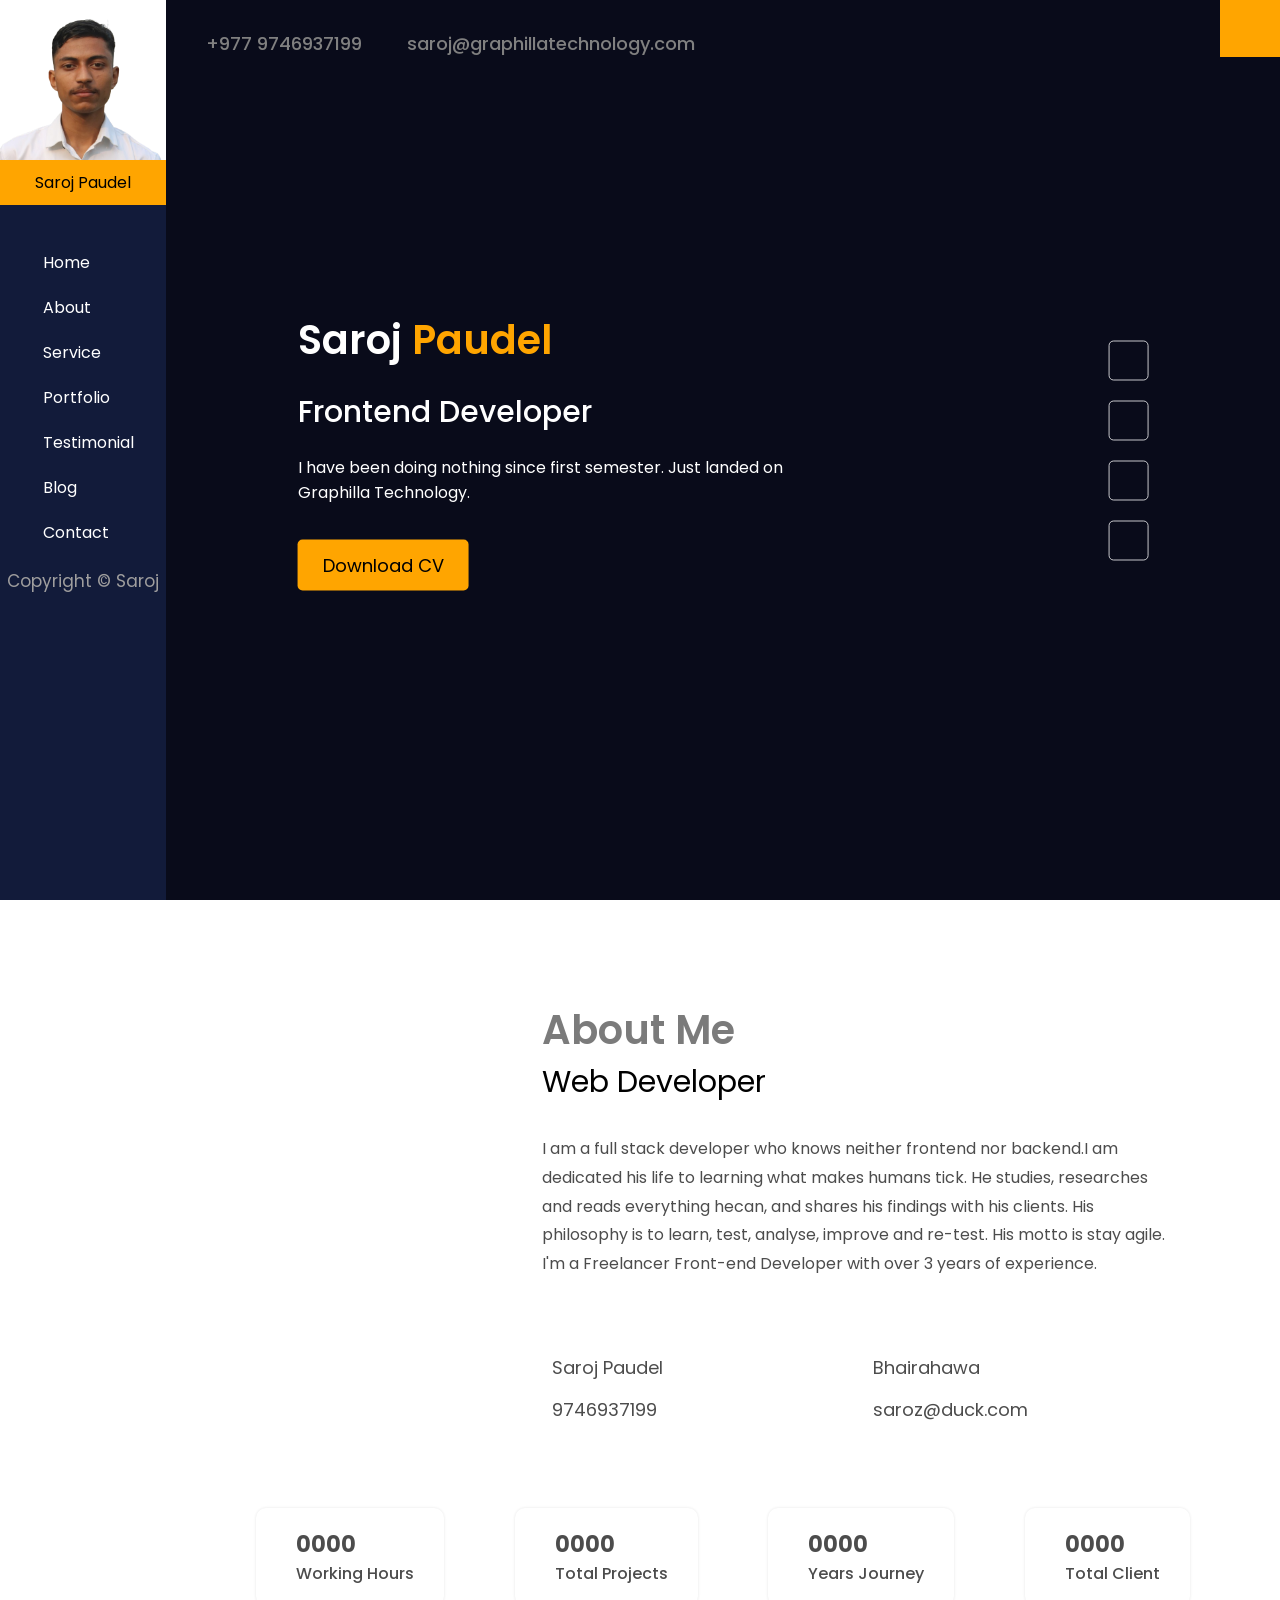
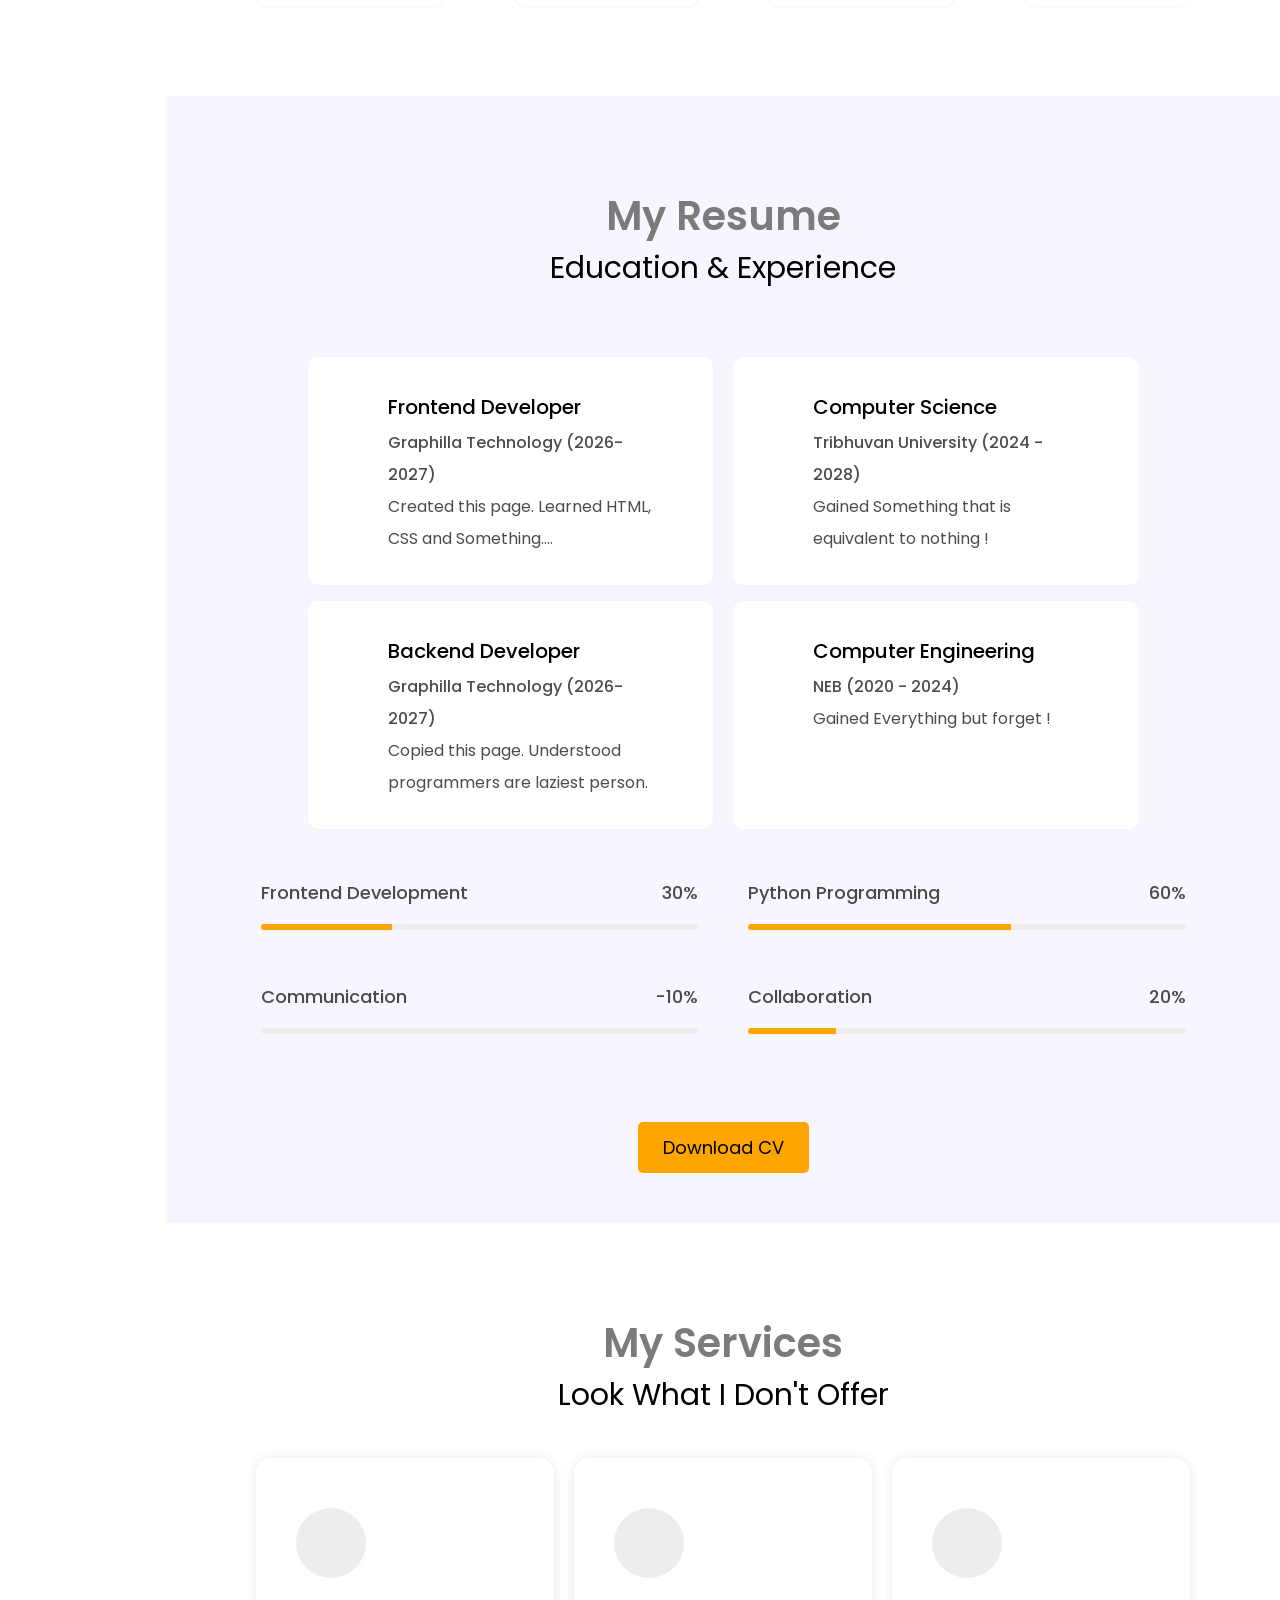
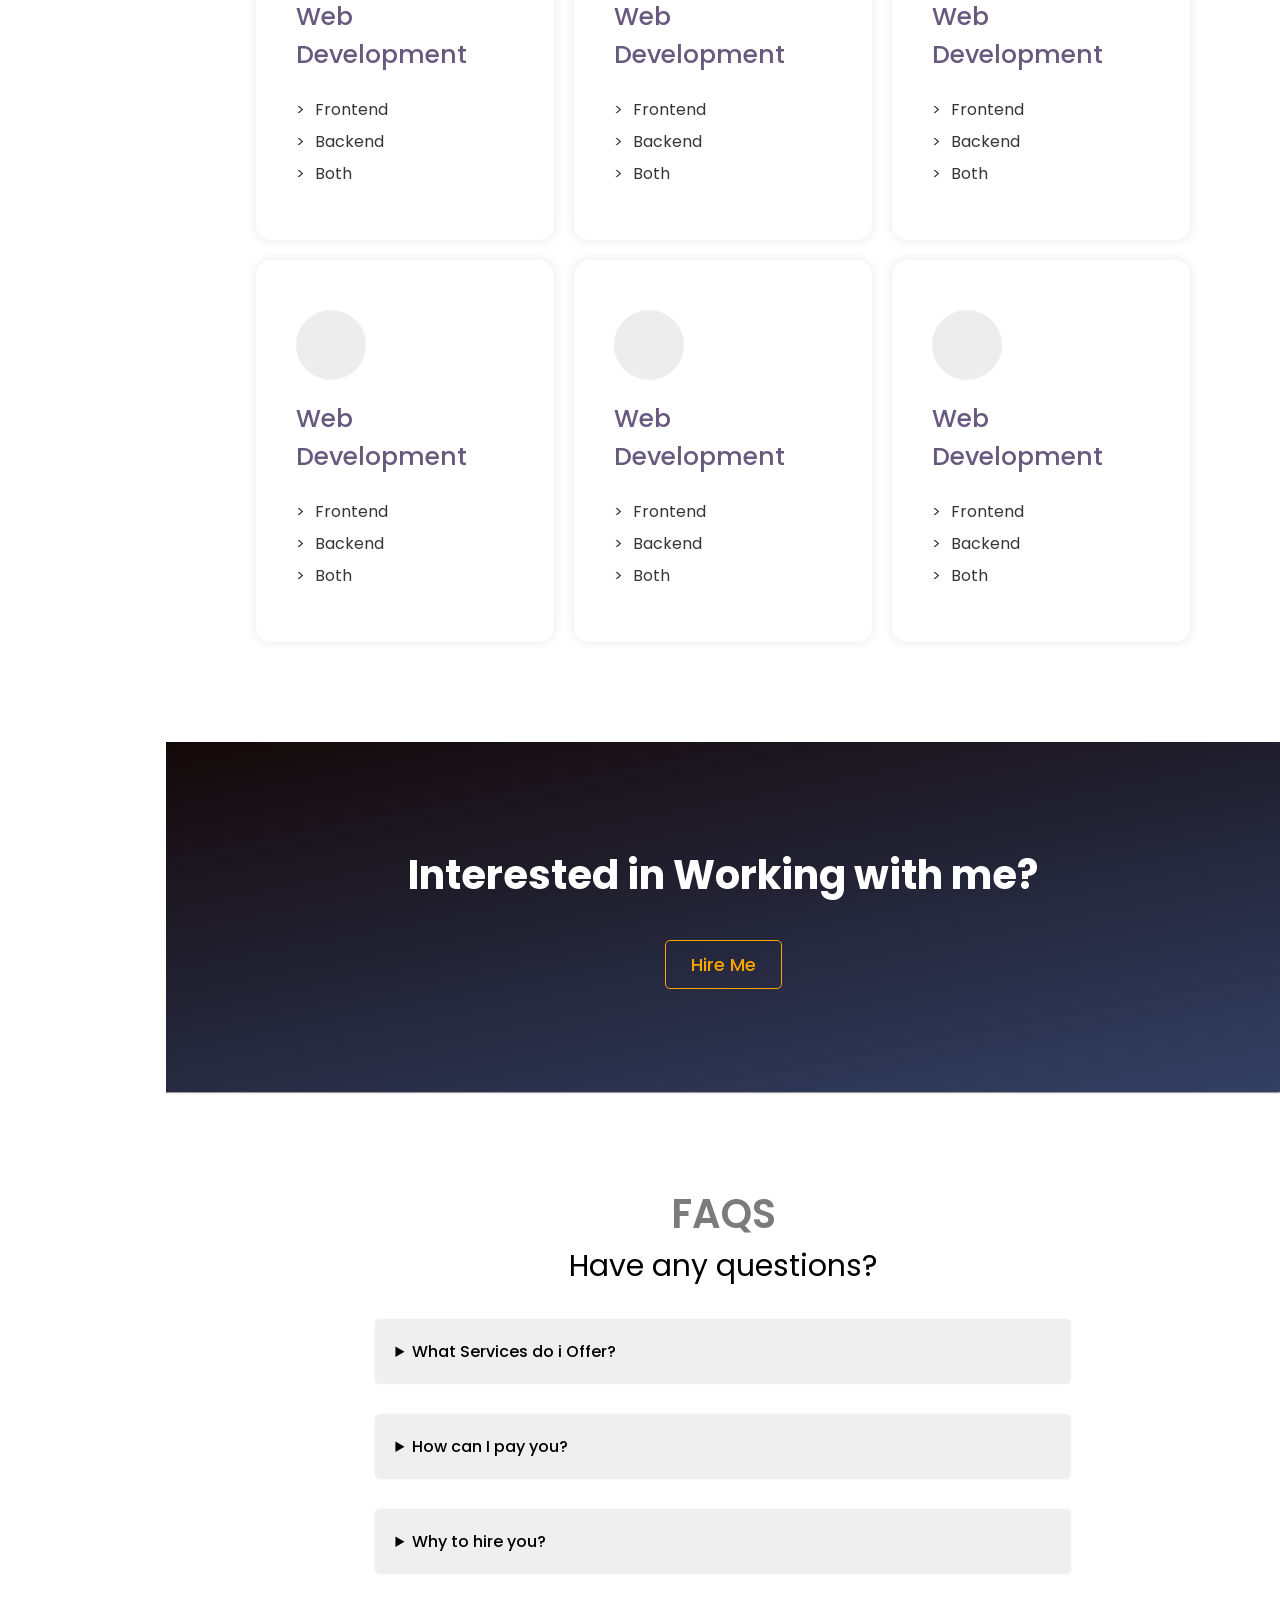
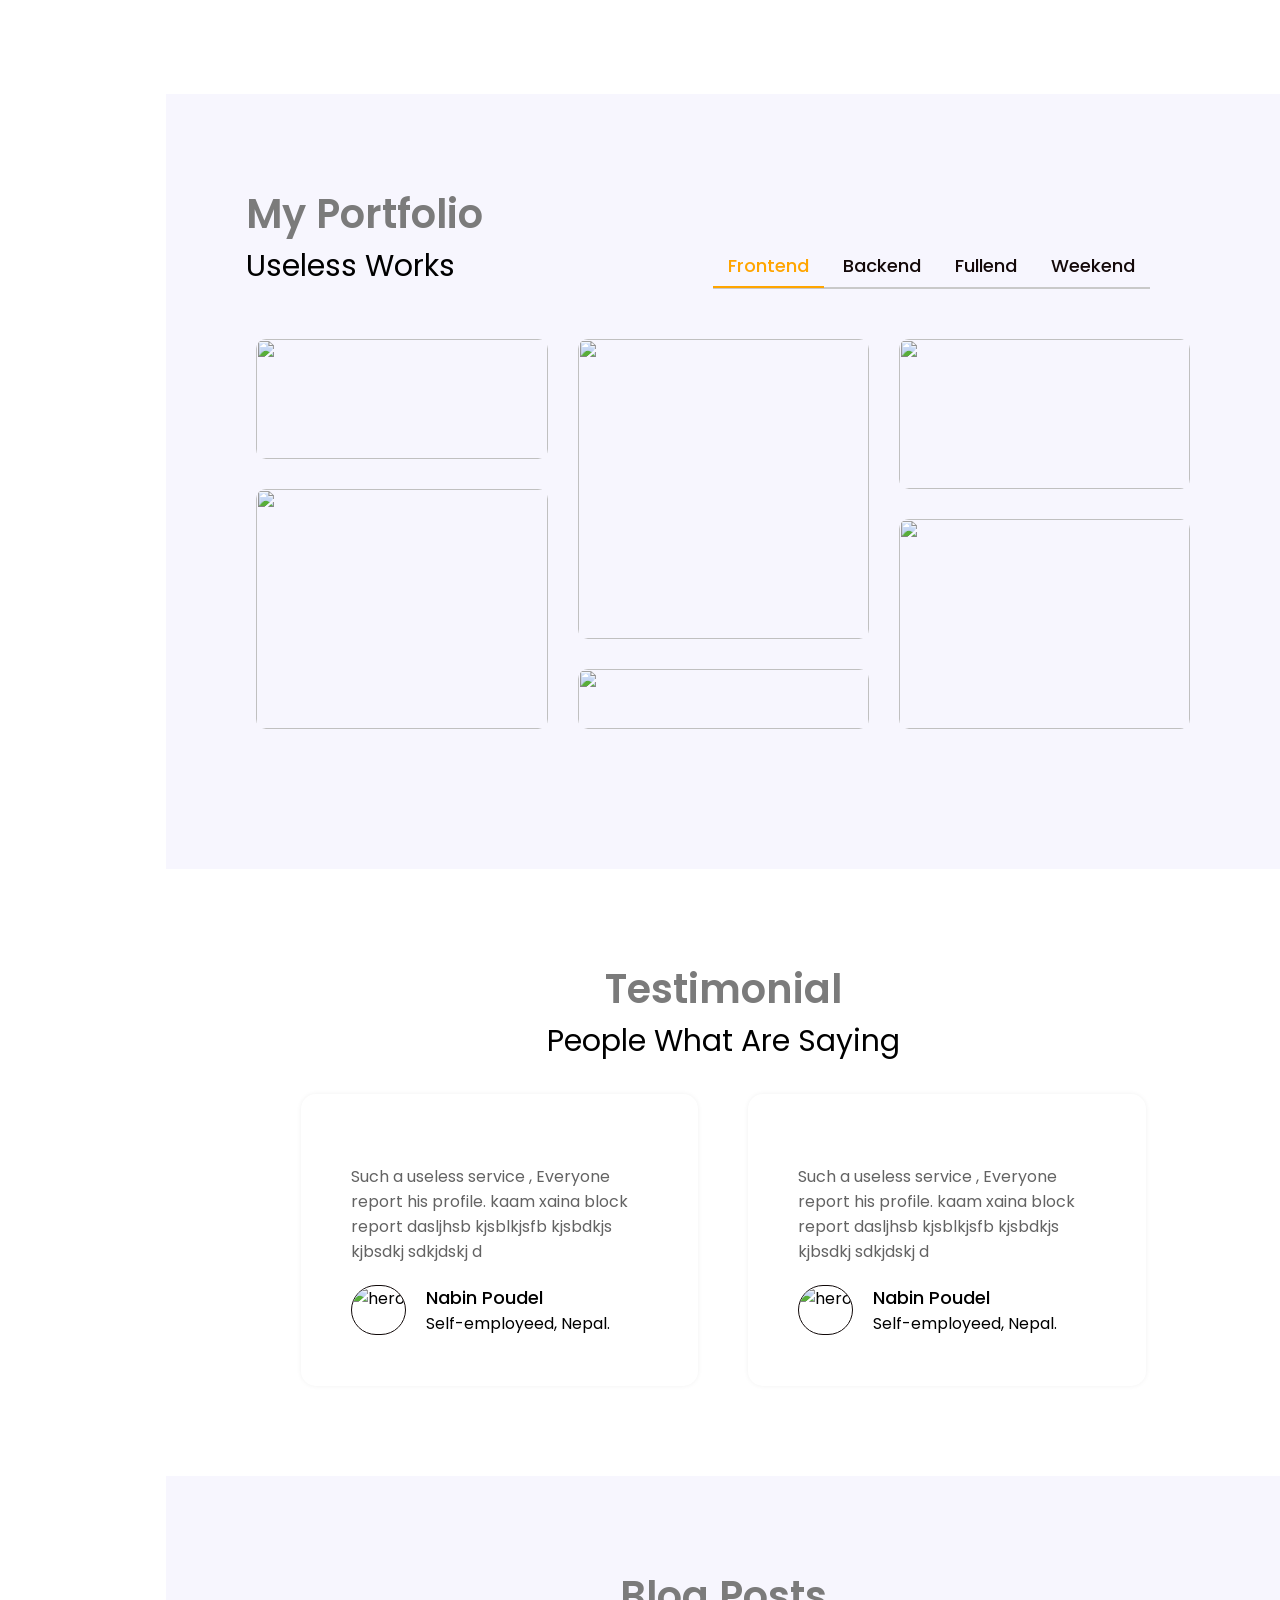
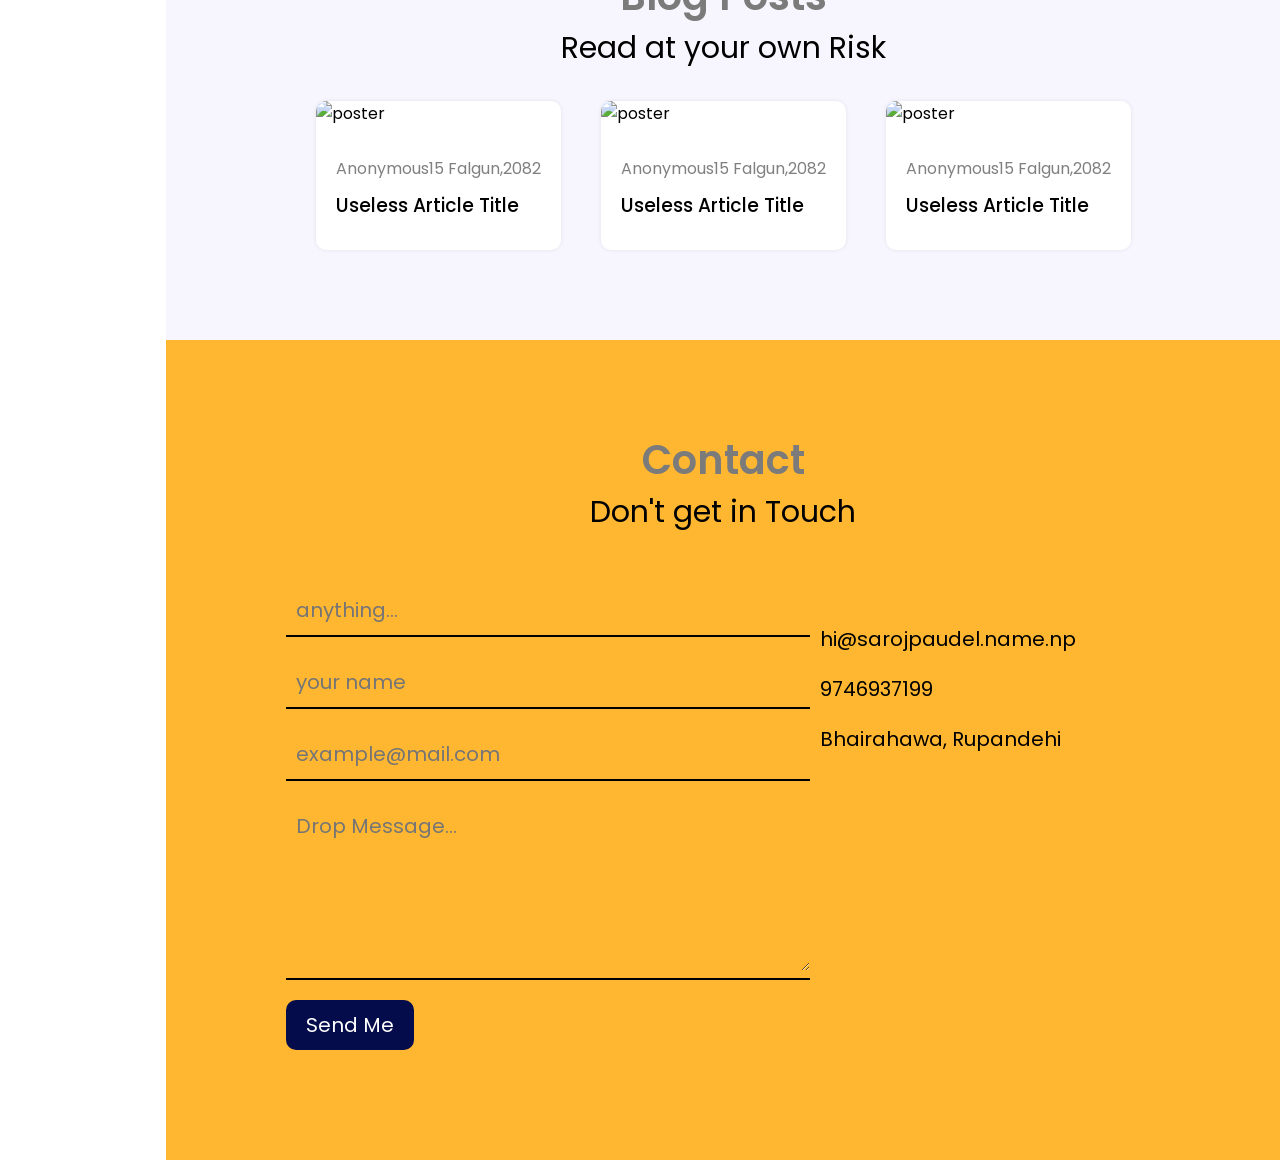
==== commit 6deb0879: "responsive site" ====
--- a/task001.html
+++ b/task001.html
@@ -437,57 +437,11 @@
                 </div>
             </section>
 
-            <!-- <section>
-                <div class="portfolioContainer">
-                    <div class=" portfolioContainer-individual5">
-                        <div class="portfolioContainer-individual-image">
-                            <img src="./sidelook1.png"/>
-                        </div>
-                        <div class="portfolioContainer-individual-content">
-                            <div class="contentWrapper">
-                            <h3>Category</h3>
-                            <p>Project title</p>
-                            </div>
-                        </div>
-                    </div>
-                    <div class=" portfolioContainer-individual4">
-                        <div class="portfolioContainer-individual-image">
-                            <img src="./sidelook1.png"/>
-                        </div>
-                        <div class="portfolioContainer-individual-content"></div>
-                    </div>
-                    <div class=" portfolioContainer-individual1">
-                        <div class="portfolioContainer-individual-image">
-                            <img src="./sidelook1.png"/>
-                        </div>
-                        <div class="portfolioContainer-individual-content"></div>
-                    </div>
-                    <div class=" portfolioContainer-individual2">
-                        <div class="portfolioContainer-individual-image">
-                            <img src="./sidelook1.png"/>
-                        </div>
-                        <div class="portfolioContainer-individual-content"></div>
-                    </div>
-                    <div class=" portfolioContainer-individual3">
-                        <div class="portfolioContainer-individual-image">
-                            <img src="./sidelook1.png"/>
-                        </div>
-                        <div class="portfolioContainer-individual-content"></div>
-                    </div>
-                </div>
-            </section> -->
+            
+            
+            
             <!-- portfolio section: end -->
             <!-- testimonial section: begin -->
-
-<!-- <div class="testimonialsWrapper">
-    <div class="testimonialsWrapper-image">
-        <img src="https://picsum.photos/50" />
-    </div>
-    <div class="testimonialsWrapper-content">
-        <p>Name</p>
-        <p>Position</p>
-    </div>
-</div> -->
 
             <section id="testimonial">
                 <div class="testimonial-container">
@@ -627,7 +581,7 @@
                         <div class="contact-details">
                             <address>
                                 <p><a href="mailto:hi@sarojpaudel.name.np"><i class="fa-solid fa-envelope"></i> hi@sarojpaudel.name.np</a></p>
-                                <p><i class="fa-brands fa-whatsapp"></i> 9746937199</p>
+                                <p><a href="tel:+9779746937199"><i class="fa-brands fa-whatsapp"></i> 9746937199</a></p>
                                 <p><i class="fa-solid fa-location-dot"></i> Bhairahawa, Rupandehi</p>
 
                             </address>
--- a/task01_style.css
+++ b/task01_style.css
@@ -173,7 +173,7 @@
   h1 {
       font-size: 2.5rem;
       font-weight: 600;
-      color: rgba(0, 0, 0, 0.15);
+      color: rgb(123, 123, 123);
 
   }
 
@@ -273,13 +273,20 @@
   }
 
   .about-details-list {
-      display: grid;
+      /* display: grid; */
       list-style-type: none;
       font-style: normal;
       font-size: 1.125rem;
       color: rgba(0, 0, 0, 0.7);
-      grid-template-columns: 1fr 1fr;
-      row-gap: 15px;
+      /* grid-template-columns: 1fr 1fr; */
+      /* row-gap: 15px; */
+      display: flex;
+      gap: 15px;
+      flex-wrap: wrap;
+      /* justify-content: center; */
+  }
+  .about-details-list li{
+    width: 48%;
   }
 
   .about-details-list i {
@@ -367,9 +374,10 @@
   }
 
   .resume-experience {
-      display: grid;
-      grid-template-columns: auto auto;
-      gap: 30px 100px;
+      display: flex;
+     justify-content: center;
+     gap: 2%;
+     flex-wrap: wrap;
   }
 
   .experience-box {
@@ -380,7 +388,8 @@
       display: flex;
       gap: 30px;
       line-height: 2;
-      max-width: 460px;
+    width: 40%;
+    margin-top: 16px;
   }
 
   .experience-box .icon {
@@ -404,13 +413,16 @@
 
 
   .resume-progress {
-      display: grid;
-      grid-template-columns: 1fr 1fr;
-      gap: 50px 100px;
+      display: flex;
+      flex-wrap: wrap;
+      justify-content: center;
+      gap: 50px;
+
   }
 
   .resume-progress-box {
       /* width: 500px; */
+      width: 45%;
       font-size: 1.125rem;
       font-weight: 500;
       color: rgba(0, 0, 0, 0.7);
@@ -475,16 +487,23 @@
   }
 
   .service-boxes {
-      display: grid;
+      /* display: grid;
       grid-template-columns: auto auto auto;
       justify-content: center;
       grid-auto-flow: row;
-      gap: 40px 15px;
-      padding: 30px;
+      gap: 40px 15px; */
+      display: flex;
+      flex-wrap: wrap;
+justify-content: center;
+
+
+      /* padding: 30px; */
   }
 
 
   .service-box {
+    margin: 10px;
+    width: 30%;
       box-shadow: 0 0 10px 2px rgba(0, 0, 0, 0.068);
       border-radius: 15px;
       min-width: 260px;
@@ -680,14 +699,14 @@
   .portfolio-gallery {
       margin: 40px 0;
       display: grid;
-      grid-template-columns: 1fr 1fr 1fr;
+      grid-template-columns: auto auto auto;
       padding: 10px;
       gap: 30px;
   }
 
   .portfolio-gallery-box {
       border-radius: 10px;
-      overflow: hidden !important;
+      overflow: hidden;
       margin: 0;
       padding: 0;
       position: relative;
@@ -744,8 +763,6 @@
 
   .portfolio-gallery-box:nth-child(1) {
       grid-row: 1 / span 5;
-      grid-column-start: 1;
-      grid-column-end: 4;
   }
 
   .portfolio-gallery-box:nth-child(2) {
@@ -788,14 +805,15 @@
   }
 
   .user-reviews {
-      /* overflow-x: scroll; */
-      display: flex;
-      align-items: center;
+      display: flex;
       gap: 50px;
-      justify-content: space-evenly;
+      justify-content: center;
+      flex-wrap: wrap;
+
   }
 
   .user-review-box {
+    width: 40%;
       max-width: 600px;
       /* min-width: 500px; */
       padding: 50px;
@@ -826,10 +844,10 @@
   }
 
   .user-photo {
-      border: 1px solid rgb(255, 255, 255);
+      border: 1px solid rgb(16, 8, 8);
       /* outline: 1px solid black; */
       height: 50px;
-      width: 50px;
+      min-width: 50px;
       border-radius: 25px;
       overflow: hidden;
 
@@ -988,400 +1006,177 @@
 
   /* contact section: end  */
 
-
-
-  /* responsive  */
-  @media (max-width:350px) {
-      .hero-header-button {
-          display: none;
-      }
-
-      .hero-header-contact span {
-          margin-left: 20px;
-      }
-
-      iframe {
-          width: 100%;
-      }
-
-  }
-
-  @media screen and (min-width:350px) and (max-width:576px) {
-
-      /* 
-            html{
-                font-size: 12px;
-            } */
-      .hero-intro {
-          width: 100%;
-
-      }
-
-      .faq-container {
-          padding: 60px 25px;
-      }
-
-      .faq-group {
-          width: 80%;
-      }
-
-      .about-container {
-          padding: 90px 20px;
-      }
-
-      .about-details-list {
-          grid-template-columns: auto;
-      }
-
-
-      .about-stats-box {
-          width: 100%;
-      }
-
-
-      .contact-box {
-          flex-direction: column;
-          padding: 20px 0;
-          gap: 60px;
-      }
-
-      .contact-form {
-          width: 100%;
-      }
-
-      .user-reviews {
-          flex-direction: column;
-      }
-
-      .resume-progress {
-          grid-template-columns: auto;
-      }
-
-      .hero-container {
-          flex-direction: column;
-          gap: 40px;
-          align-items: flex-start;
-      }
-
-      .hero-social-buttons {
-          flex-direction: row;
-      }
-
-      .portfolio-top {
-          flex-direction: column;
-          align-items: flex-start;
-          gap: 40px;
-      }
-
-      .portfolio-menu a.active::after {
-          display: none;
-      }
-
-      .portfolio-gallery {
-          /* display: flex;
-    flex-direction: column; */
-          /* grid-template-columns: auto; */
-      }
-
-      .service-box {
-          width: 80%;
-      }
-
-      .service-boxes {
-          width: 100%;
-      }
-
-  }
-
-
-  @media (min-width:576px) and (max-width:768px) {
-
-      .faq-container {
-          padding: 60px 25px;
-      }
-
-      .faq-group {
-          width: 80%;
-      }
-
-      .resume-experience,
-      .service-boxes {
-          grid-template-columns: auto !important;
-      }
-
-  }
-
-
-  @media (max-width:768px) {
-      .blog-container {
-          padding: 90px 20px;
-      }
-
-      .post-details {
-          padding: 10px 20px;
-      }
-
-      .sidebar {
-          display: none;
-      }
-
-      .resume-experience {
-          grid-template-columns: auto auto;
-          gap: 30px;
-      }
-
-      .experience-box {
-          padding: 30px;
-      }
-
-      main {
-          width: 100%;
-      }
-
-      .faq-container {
-          padding: 60px 25px;
-      }
-
-      .faq-group {
-          width: 80%;
-      }
-
-      .service-boxes {
-          grid-template-columns: auto auto;
-      }
-
-      .service-box {
-          padding: 30px 20px;
-      }
-
-      .portfolio-gallery {
-          grid-template-columns: auto;
-      }
-
-      .portfolio-menu {
-          margin-right: 0;
-      }
-
-      .portfolio-container {
-          padding: 90px 30px;
-      }
-
-      .contact-box {
-          padding: 20px 0;
-          gap: 20px;
-      }
-
-      .about-info {
-          flex-direction: column;
-      }
-
-
-  }
-
-
-  @media (min-width:769px) and (max-width:1024px) {
-
-      /* html{
-                font-size: 14px;
-*/
-      .user-review-box {
-          padding: 10px 20px;
-      }
-
-      .about-stats-box {
-          padding: 20px 10px;
-      }
-
-      .sidebar {
-          width: 20%;
-      }
-
-      main {
-          width: 80%;
-      }
-
-      .about-text {
-          width: 100%;
-      }
-
-      /* .blog-posts{
-            } */
-      .service-boxes {
-          grid-template-columns: auto auto;
-      }
-
-
-      .service-container {
-          margin-left: 100px;
-          margin-right: 100px;
-      }
-
-      .user-reviews {
-          align-items: center;
-          gap: 10px;
-          justify-content: center;
-          width: 100%;
-      }
-
-      .resume-experience {
-          grid-template-columns: auto auto;
-      }
-
-      .resume-progress {
-          grid-template-columns: auto;
-      }
-
-      .contact-box {
-          padding: 0;
-      }
-
-      .contact-form {
-          width: 100%;
-      }
-
-      .about-container {
-          padding: 25px;
-      }
-
-      .about-stats {
-          justify-content: center;
-      }
-
-      /* .resume-progress-box */
-  }
-
-
-
-  @media screen and (min-width:1640px) {
-      .user-reviews {
-          gap: 20;
-          justify-content: center;
-      }
-
-      .hero-container {
-          padding: 300px;
-      }
-
-      .sidebar {
-          width: 10%;
-      }
-
-      main {
-          width: 90%;
-      }
-
-      .faq-group {
-          padding: 0 350px;
-      }
-
-      .about-container {
-          margin: 200px 400px;
-      }
-
-      .about-stats {
-          margin-top: 100px;
-      }
-
-      .resume-progress {
-          width: 55%;
-          margin-top: 100px;
-      }
-
-      .portfolio-container,
-      .contact-container {
-          margin-right: 400px;
-          margin-left: 400px;
-      }
-  }
-
-
-  .portfolioContainer {
-      display: grid;
-      grid-template-rows: 100px 100px 100px 100px 100px 100px;
-      grid-template-columns: auto auto auto;
-
-  }
-
-  .portfolioContainer-individual5 {
-      border-radius: 10px;
-      overflow: hidden;
-      grid-column-start: 1;
-      grid-column-end: 3;
-      grid-row-start: 1;
-      grid-row-end: 3;
-      border: 1px solid red;
-      position: relative;
-  }
-
-
-
-  .portfolioContainer-individual-image {
-      height: 100%;
-      width: 100%;
-  }
-
-
-  .portfolioContainer-individual-content h3 {
-      color: black;
-  }
-
-  .portfolioContainer-individual-image img {
-      height: 100%;
-      width: 100%;
-      object-fit: cover;
-  }
-
-  .contentWrapper {
-      height: 100%;
-      width: 100%;
-      padding-left: 10px;
-      background-color: rgba(0, 0, 0, 0.3);
-      justify-content: center;
-      /* align-items: center; */
-      flex-direction: column;
-      text-align: left !important;
-      display: none;
-      height: 100%;
-      width: 100%;
-      position: absolute;
-      top: 0;
-      left: 0;
-      right: 0;
-      bottom: 0;
-
-  }
-
-  .portfolioContainer-individual5:hover .contentWrapper {
-      display: flex;
-  }
-
-  .portfolioContainer-individual5:hover .portfolioContainer-individual-image img {
-      transform: scale(1.2);
-  }
-
-
-  @media screen and (max-width:420px) {
-      .portfolioContainer {
-          grid-template-columns: auto;
-      }
-
-  }
-
-  .testimonialsWrapper{
-    display: flex;
-    align-items: center;
-    justify-content: start;
-    gap: 10px;
-  }
-
-  .testimonialsWrapper-image{
-    height: 50px;
-    width: 50px;
-    border-radius: 25px;
-    border: 1px solid red;
-  }
-  
-
-  .testimonialsWrapper-content p{
-color: #140909;
-  }+/* x-small devices  */
+@media (min-width:350px) and (max-width:576px) {
+
+    .sidebar{
+        display: none;
+    }
+    main{
+        width: 100%;
+    }
+
+    .hero-header-button{
+        display: none;
+    }
+
+    .hero-container{
+        flex-direction: column;
+        gap: 50px;
+        padding: 0;
+        align-items: flex-start;
+    }
+
+    .hero-intro{
+        width: 100%;
+    }
+    .hero-social-buttons{
+        flex-direction: row;
+    }
+    .service-box{
+        width: 100%;
+    }
+
+    
+  .resume-progress-box{
+    width: 100%;
+  }
+    .contact-box{
+        flex-direction: column;
+        padding: 0;
+    }
+    .experience-box{
+            width: 100%;
+
+    }
+
+    .portfolio-container,.about-container,.faq-container,.testimonial-container,.contact-container{
+        padding: 90px 10px;
+    }
+
+    .portfolio-top,.about-info{
+        flex-direction: column;
+    }
+    .testimonial-container{
+        margin-left: 10px;
+        margin-right: 10px;
+    }
+
+    .about-stats-box{
+        width: 100%;
+    }
+    
+    .user-review-box{
+        width: 100%;
+    }
+
+    .faq-group{width: 80%;}
+     .about-details-list li{
+        width: 100%;
+     }
+
+.contact-box{
+
+    gap: 50px;
+    padding: 20px;
+}
+     .contact-form{
+        width: 100%;
+     }
+
+     iframe{
+        width: 300px;
+     }
+
+     .blog-post-meta{
+        flex-direction: column;
+     }
+
+
+     .portfolio-top{
+        align-items: center;
+     }
+
+     .portfolio-gallery{
+        grid-template-columns: auto;
+     }
+
+     .portfolio-menu a.active::after{
+display: none;
+     }
+
+     .portfolio-gallery-box{
+        grid-row: auto / span 1 !important;
+     }
+}
+
+
+
+
+/* small devices  */
+@media (min-width:576px) and (max-width:768px) {
+     .sidebar{
+        display: none;
+    }
+     main{
+        width: 100%;
+    }
+    .portfolio-menu{
+        margin-right: 0;
+    }
+
+    .contact-box{
+        padding: 0;
+        gap: 40px;
+    }
+    .portfolio-menu a.active::after{
+display: none;
+     }
+
+      .portfolio-container,.about-container,.faq-container,.testimonial-container,.contact-container{
+        padding: 90px 30px;
+    }
+
+    .about-text{
+        width: 95%;
+    }
+    .experience-box{
+        width: min-content;
+    }
+}
+
+
+/* medium devices  */
+@media (min-width:768px) and (max-width:993px) {
+    
+}
+
+
+/* large devices  */
+@media (min-width:993px) and (max-width:1200px) {
+    .sidebar{width: 15%;}
+    main{width: 85%;}
+
+    .portfolio-container,.about-container,.faq-container,.testimonial-container,.contact-container{
+        padding: 90px 50px;
+    }
+
+    .contact-box{
+        padding: 0;
+        gap: 25px;
+    }
+    .about-image{
+        width: 40%;
+    }
+    .about-text{
+        width: 55%;
+    }
+    
+}
+
+
+
+/* x-large devices  */
+@media (min-width:1200px) and (max-width:1440px) {
+    
+}
